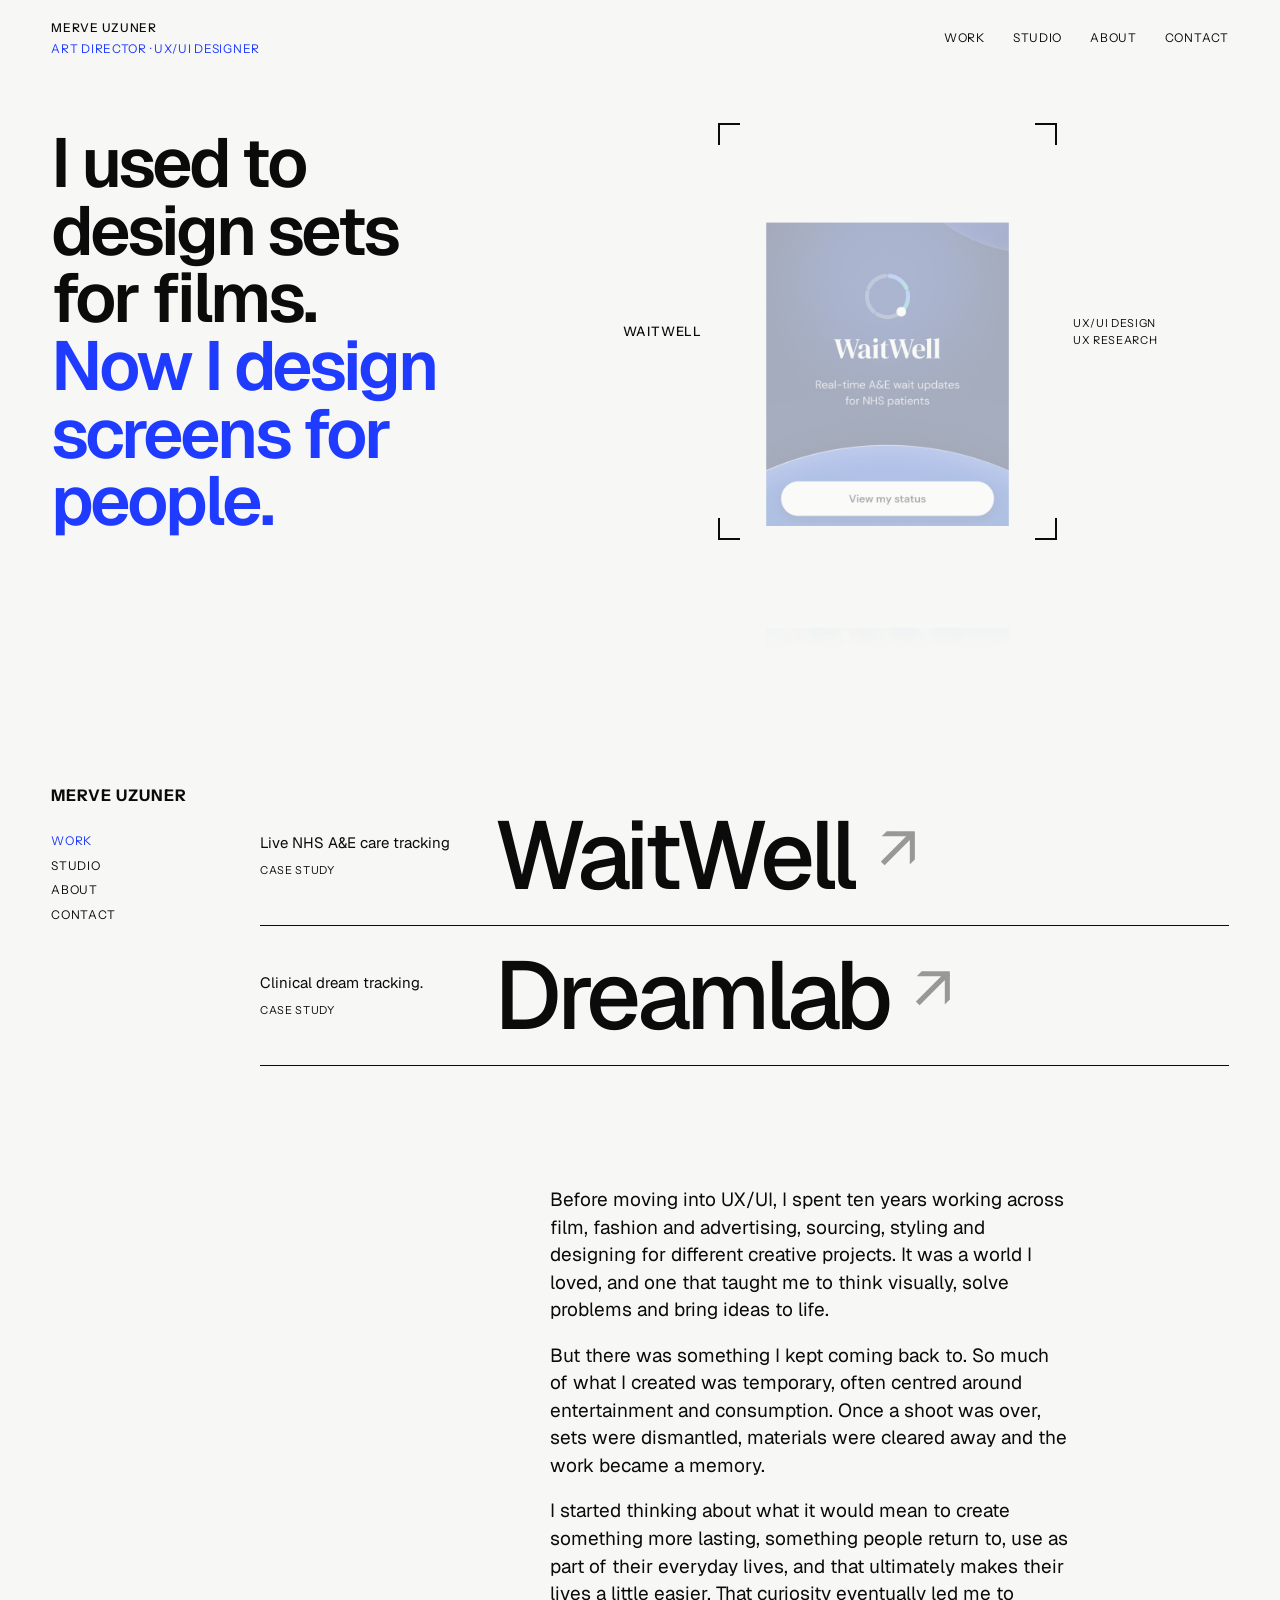
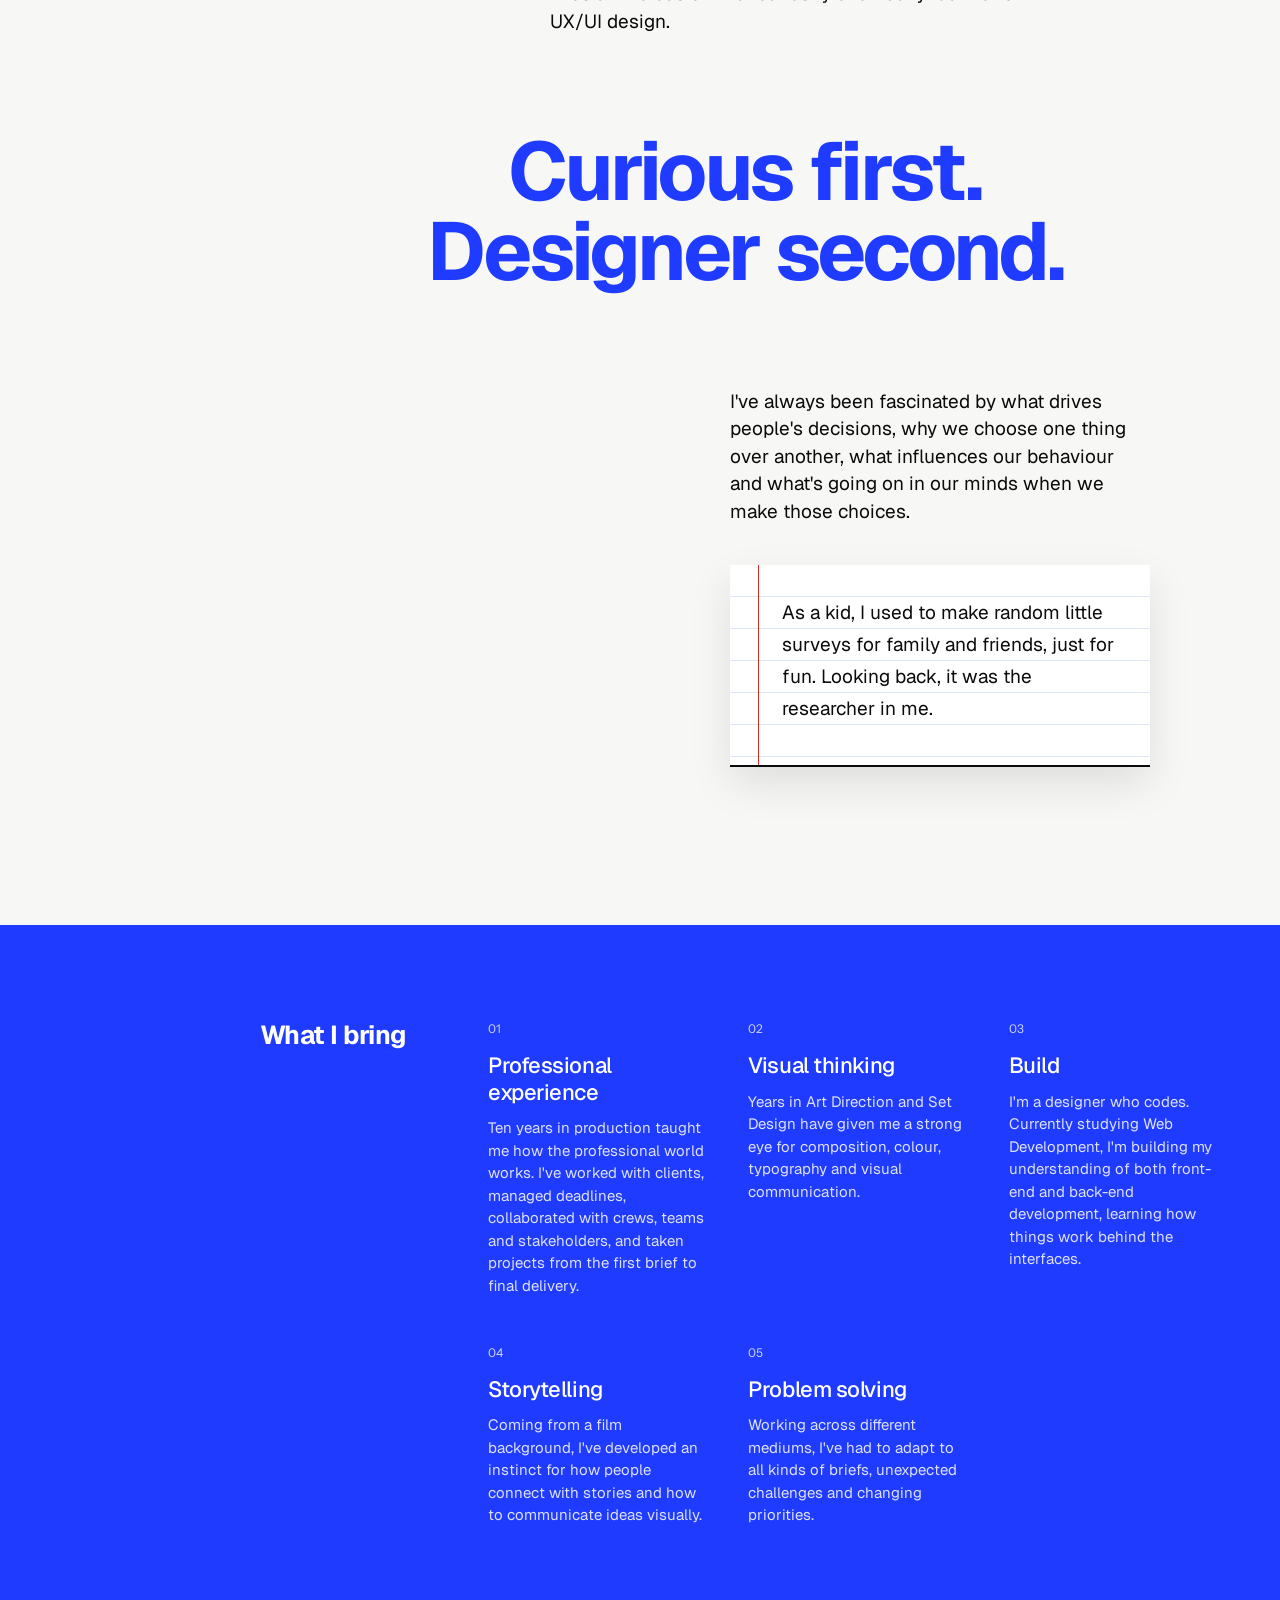
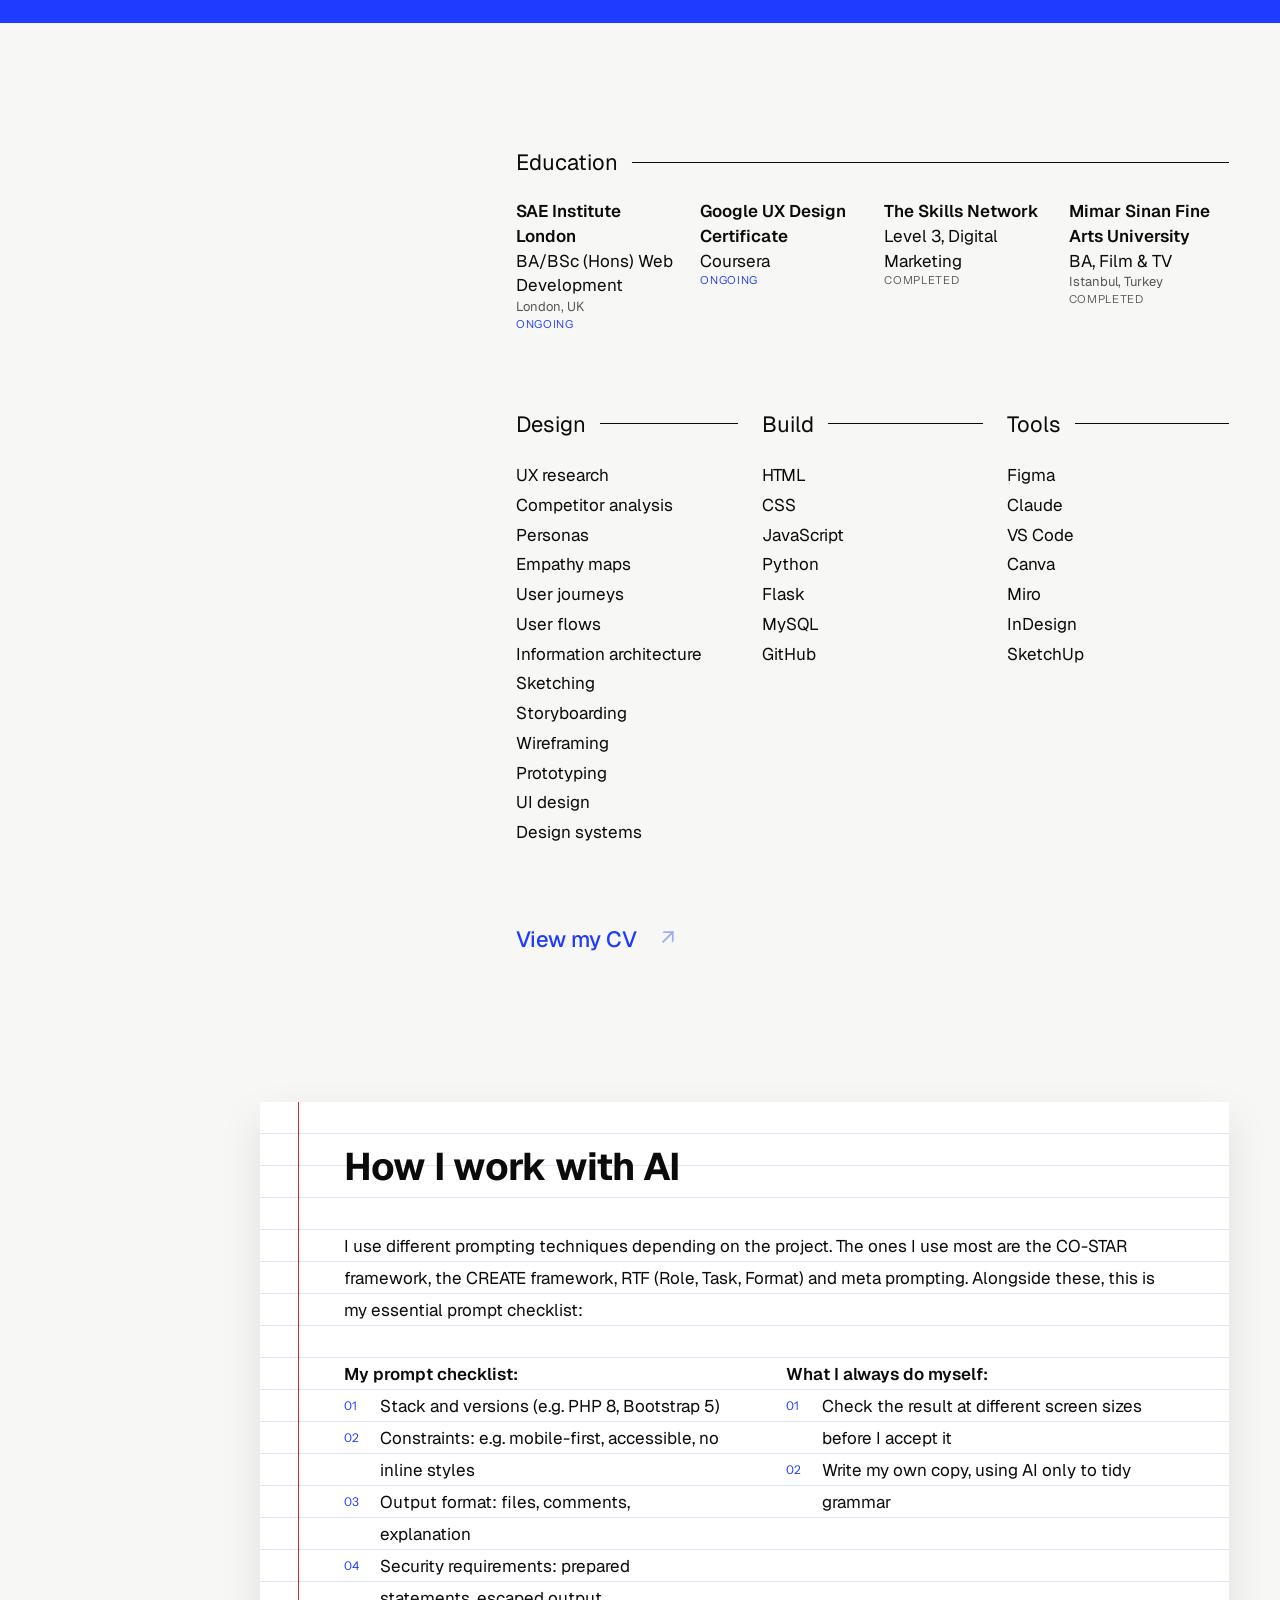
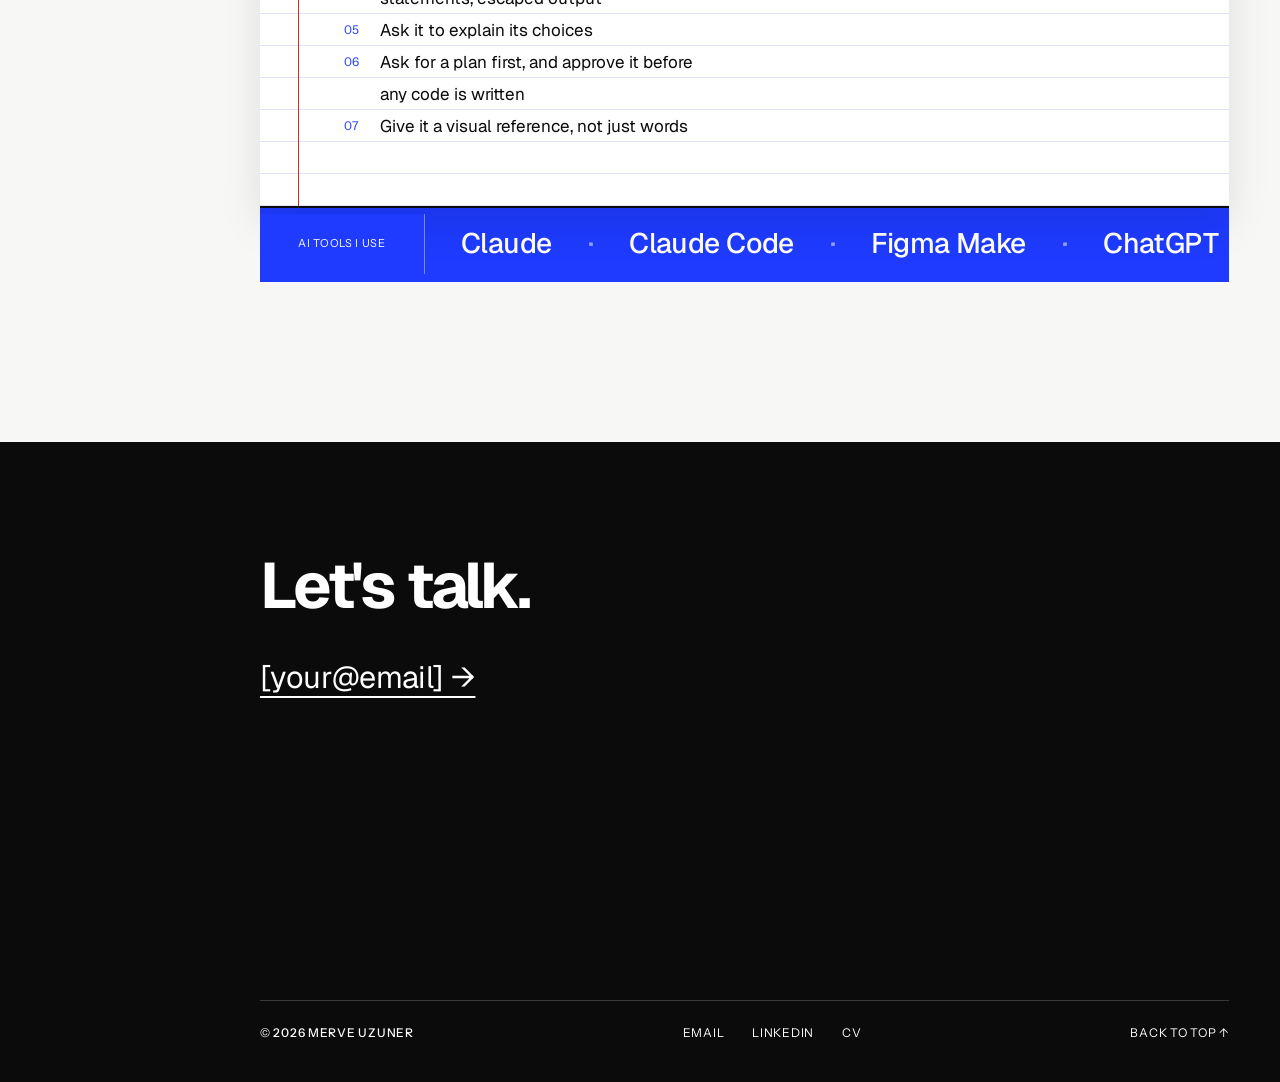
==== index.html @ 95e4fecd "Footer: link LinkedIn on every page Co-Authored-By: Claude Opus 5.5 <noreply@anthropic.com>" ====
<!doctype html>
<html lang="en">
<head>
  <meta charset="utf-8">
  <meta name="viewport" content="width=device-width, initial-scale=1">
  <title>Merve Uzuner, Art Director and UX/UI Designer</title>
  <meta name="description" content="Portfolio of Merve Uzuner, a UX/UI designer who codes, with ten years of art direction and set design for film, fashion and advertising.">

  <!-- Open Graph (link previews) -->
  <meta property="og:type" content="website">
  <meta property="og:title" content="Merve Uzuner, Art Director and UX/UI Designer">
  <meta property="og:description" content="Portfolio of Merve Uzuner, a UX/UI designer who codes, with ten years of art direction and set design for film, fashion and advertising.">

  <!-- Fonts: Geist (text) and Instrument Sans (labels) -->
  <link rel="preconnect" href="https://fonts.googleapis.com">
  <link rel="preconnect" href="https://fonts.gstatic.com" crossorigin>
  <link rel="stylesheet" href="https://fonts.googleapis.com/css2?family=Geist:wght@400;500;600;700&family=Instrument+Sans:wght@400;500;600;700&display=swap">

  <link rel="stylesheet" href="assets/css/base.css">
  <link rel="stylesheet" href="assets/css/layout.css">
  <link rel="stylesheet" href="assets/css/work.css">
  <link rel="stylesheet" href="assets/css/cv.css">
  <!-- Marks that JS runs, before the first paint (the Work lines start hidden only then) -->
  <script>document.documentElement.classList.add('js');</script>
  <script src="assets/js/main.js" defer></script>
</head>
<body>

  <!-- 1. Header (--clear: no background on desktop, so the
       cover column shows behind it) -->
  <header class="site-header site-header--clear mono-label">
    <p class="brand">
      <a class="brand-name" href="index.html" aria-label="Merve Uzuner — home">Merve Uzuner</a>
      <span class="brand-role">Art Director · UX/UI Designer</span>
    </p>
    <nav class="header-nav" aria-label="Main">
      <a href="index.html#work">Work</a>
      <a href="studio.html">Studio</a>
      <a href="index.html#my-story">About</a>
      <a href="#contact">Contact</a>
    </nav>
  </header>

  <main>

    <!-- 2. Landing: headline + cover column -->
    <section class="hero" data-nav="work" aria-labelledby="hero-title">
      <div class="hero-text">
        <h1 id="hero-title" class="hero-title fade-up">I used to design sets for films.<br><span class="accent">Now I design screens for people.</span></h1>
      </div>

      <div class="hero-covers">
        <h2 class="visually-hidden">Selected work</h2>
        <div class="covers">
          <!-- Active project name and role: updated by main.js -->
          <p class="cover-label cover-name" aria-live="polite">WaitWell</p>

          <div class="cover-stage">
            <!-- Decorative crop marks around the centre tile -->
            <div class="crop-frame" aria-hidden="true">
              <span class="corner corner--tl"></span>
              <span class="corner corner--tr"></span>
              <span class="corner corner--bl"></span>
              <span class="corner corner--br"></span>
            </div>

            <div class="cover-column" tabindex="0" role="region" aria-label="Project covers, scroll to browse">
              <div class="cover-track">
                <!-- The 6 cover tiles are built by main.js from the PROJECTS array -->
              </div>
            </div>
          </div>

          <p class="cover-label cover-role">UX/UI Design
UX Research</p>
        </div>
      </div>
    </section>

    <!-- 3. Side menu (desktop only). Starts at the top of the
         Work section, then main.js pins it to the screen.
         The About sub-list is hidden in the HTML; main.js shows it
         while About is the current item (data-subnav-for="about"), and
         marks the sub-item whose section is in view (data-spy; the first
         one is marked here so it's current as soon as the list appears). -->
    <div class="side-menu-anchor">
      <aside class="side-menu" aria-label="Side menu">
        <p class="side-name"><a href="index.html" aria-label="Merve Uzuner — home">Merve Uzuner</a></p>
        <nav class="side-nav mono-label" aria-label="Sections">
          <a href="#work" data-nav-link="work">Work</a>
          <a href="studio.html">Studio</a>
          <a href="#my-story" data-nav-link="about">About</a>
          <a href="#contact">Contact</a>
        </nav>
        <nav class="side-subnav" aria-label="About" data-spy data-spy-line="25" data-subnav-for="about" hidden>
          <a href="#my-story" aria-current="location">— My story</a>
          <a href="#what-i-bring">— What I bring</a>
          <a href="#education">— Education</a>
          <a href="#skills">— Skills</a>
          <a href="#cv">— CV</a>
          <a href="#ai">— How I work with AI</a>
        </nav>
      </aside>
    </div>

    <!-- 4. Work: case studies -->
    <section class="work-page" id="work" data-nav="work" aria-labelledby="work-title">
      <h2 id="work-title" class="visually-hidden">Work</h2>

      <!-- Case studies -->
      <section class="work-section work-section--cases" id="case-studies" aria-labelledby="cases-title">
        <h3 id="cases-title" class="visually-hidden">Case studies</h3>

        <a class="row row--case" href="work/waitwell.html" aria-labelledby="case-1-title case-1-text case-1-role">
          <span class="row-info">
            <span id="case-1-text">Live NHS A&amp;E care tracking</span>
            <span class="row-role" id="case-1-role">Case study</span>
          </span>
          <span class="row-title" id="case-1-title">WaitWell</span>
          <!-- Arrow + hover image. The image sits right after the arrow;
               only the arrow moves on hover, the wrapper stays put. -->
          <span class="row-arrow-wrap" aria-hidden="true">
            <span class="row-arrow">↗</span>
            <span class="row-peek"><img src="assets/img/covers/waitwell-cover.jpg" alt=""></span>
          </span>
        </a>
        <div class="line" aria-hidden="true"></div>

        <a class="row row--case" href="work/dreamlab.html" aria-labelledby="case-2-title case-2-text case-2-role">
          <span class="row-info">
            <span id="case-2-text">Clinical dream tracking.</span>
            <span class="row-role" id="case-2-role">Case study</span>
          </span>
          <span class="row-title" id="case-2-title">Dreamlab</span>
          <!-- Arrow + hover image. The image sits right after the arrow;
               only the arrow moves on hover, the wrapper stays put. -->
          <span class="row-arrow-wrap" aria-hidden="true">
            <span class="row-arrow">↗</span>
            <span class="row-peek"><img src="assets/video/dreamlab/dreamlab-cover-poster.jpg" alt="Dreamlab landing page with patient and specialist login"></span>
          </span>
        </a>
        <div class="line" aria-hidden="true"></div>
      </section>

    </section>

    <!-- 5. My story -->
    <section class="about" id="my-story" data-nav="about" aria-labelledby="story-title">
      <h2 id="story-title" class="visually-hidden">My story</h2>

      <!-- Intro: three paragraphs in one column -->
      <div class="about-intro">
        <p class="about-near">Before moving into UX/UI, I spent ten years working across film, fashion and advertising, sourcing, styling and designing for different creative projects. It was a world I loved, and one that taught me to think visually, solve problems and bring ideas to life.</p>
        <p class="about-near">But there was something I kept coming back to. So much of what I created was temporary, often centred around entertainment and consumption. Once a shoot was over, sets were dismantled, materials were cleared away and the work became a memory.</p>
        <p class="about-near">I started thinking about what it would mean to create something more lasting, something people return to, use as part of their everyday lives, and that ultimately makes their lives a little easier. That curiosity eventually led me to UX/UI design.</p>
      </div>

      <p class="statement">Curious first.<br>Designer second.</p>

      <!-- Paragraph + notebook card, same left edge as paragraph 3 -->
      <div class="about-more">
        <p class="about-far">I've always been fascinated by what drives people's decisions, why we choose one thing over another, what influences our behaviour and what's going on in our minds when we make those choices.</p>
        <div class="notebook note-card about-far">
          <p>As a kid, I used to make random little surveys for family and friends, just for fun. Looking back, it was the researcher in me.</p>
        </div>
      </div>
    </section>

    <!-- 5b. What I bring: blue band, edge to edge (data-dark turns
         the side menu white while it's over the band) -->
    <section class="bring-band" id="what-i-bring" data-nav="about" data-dark aria-labelledby="bring-title">
      <h2 id="bring-title" class="bring-title">What I bring</h2>
      <ol class="bring-grid">
        <li>
          <span class="bring-num" aria-hidden="true">01</span>
          <h3 class="bring-item-title">Professional experience</h3>
          <p class="bring-text">Ten years in production taught me how the professional world works. I've worked with clients, managed deadlines, collaborated with crews, teams and stakeholders, and taken projects from the first brief to final delivery.</p>
        </li>
        <li>
          <span class="bring-num" aria-hidden="true">02</span>
          <h3 class="bring-item-title">Visual thinking</h3>
          <p class="bring-text">Years in Art Direction and Set Design have given me a strong eye for composition, colour, typography and visual communication.</p>
        </li>
        <li>
          <span class="bring-num" aria-hidden="true">03</span>
          <h3 class="bring-item-title">Build</h3>
          <p class="bring-text">I'm a designer who codes. Currently studying Web Development, I'm building my understanding of both front-end and back-end development, learning how things work behind the interfaces.</p>
        </li>
        <li>
          <span class="bring-num" aria-hidden="true">04</span>
          <h3 class="bring-item-title">Storytelling</h3>
          <p class="bring-text">Coming from a film background, I've developed an instinct for how people connect with stories and how to communicate ideas visually.</p>
        </li>
        <li>
          <span class="bring-num" aria-hidden="true">05</span>
          <h3 class="bring-item-title">Problem solving</h3>
          <p class="bring-text">Working across different mediums, I've had to adapt to all kinds of briefs, unexpected challenges and changing priorities.</p>
        </li>
      </ol>
    </section>

    <!-- 6. Education row (id="education"), then the
         Design | Build | Tools row (id="skills") 72px below it -->
    <section class="skills-section" id="education" data-nav="about" aria-labelledby="education-title">
      <h2 id="education-title" class="visually-hidden">Education and skills</h2>
      <div class="skills-inner">

        <div>
          <h3 class="skill-heading">Education <span class="skill-rule" aria-hidden="true"></span></h3>
          <ul class="education">
            <li>
              <strong>SAE Institute London</strong>
              <span>BA/BSc (Hons) Web Development</span>
              <span class="edu-place">London, UK</span>
              <span class="status status--ongoing">Ongoing</span>
            </li>
            <li>
              <strong>Google UX Design Certificate</strong>
              <span>Coursera</span>
              <span class="status status--ongoing">Ongoing</span>
            </li>
            <li>
              <strong>The Skills Network</strong>
              <span>Level 3, Digital Marketing</span>
              <span class="status status--completed">Completed</span>
            </li>
            <li>
              <strong>Mimar Sinan Fine Arts University</strong>
              <span>BA, Film &amp; TV</span>
              <span class="edu-place">Istanbul, Turkey</span>
              <span class="status status--completed">Completed</span>
            </li>
          </ul>
        </div>

        <div class="skills" id="skills">
          <div>
            <h3 class="skill-heading">Design <span class="skill-rule" aria-hidden="true"></span></h3>
            <ul>
              <li>UX research</li>
              <li>Competitor analysis</li>
              <li>Personas</li>
              <li>Empathy maps</li>
              <li>User journeys</li>
              <li>User flows</li>
              <li>Information architecture</li>
              <li>Sketching</li>
              <li>Storyboarding</li>
              <li>Wireframing</li>
              <li>Prototyping</li>
              <li>UI design</li>
              <li>Design systems</li>
            </ul>
          </div>

          <div>
            <h3 class="skill-heading">Build <span class="skill-rule" aria-hidden="true"></span></h3>
            <ul>
              <li>HTML</li>
              <li>CSS</li>
              <li>JavaScript</li>
              <li>Python</li>
              <li>Flask</li>
              <li>MySQL</li>
              <li>GitHub</li>
            </ul>
          </div>

          <div>
            <h3 class="skill-heading">Tools <span class="skill-rule" aria-hidden="true"></span></h3>
            <ul>
              <li>Figma</li>
              <li>Claude</li>
              <li>VS Code</li>
              <li>Canva</li>
              <li>Miro</li>
              <li>InDesign</li>
              <li>SketchUp</li>
            </ul>
          </div>
        </div>

        <!-- View my CV: styled like the Work rows (arrow, hover slide,
             peek), at the skill-heading size. Opens the CV sheet
             (main.js, section 7). The peek is filled from CV_PAGES. -->
        <button class="row row--cv" id="cv" type="button" aria-haspopup="dialog">
          <span class="row-title">View my CV</span>
          <span class="row-arrow-wrap" aria-hidden="true">
            <span class="row-arrow">↗</span>
            <span class="row-peek cv-peek"></span>
          </span>
        </button>

      </div>
    </section>

    <!-- 7. How I work with AI: notebook page + ticker -->
    <section class="ai" id="ai" data-nav="about" aria-labelledby="ai-title">
      <div class="ai-inner">

        <div class="notebook ai-page">
          <h2 id="ai-title" class="ai-title">How I work with AI</h2>
          <p class="ai-lead">I use different prompting techniques depending on the project. The ones I use most are the CO-STAR framework, the CREATE framework, RTF (Role, Task, Format) and meta prompting. Alongside these, this is my essential prompt checklist:</p>

          <div class="ai-columns">
            <div>
              <h3 class="ai-list-title">My prompt checklist:</h3>
              <ol class="ai-list">
                <li><span class="ai-num" aria-hidden="true">01</span><span>Stack and versions (e.g. PHP 8, Bootstrap 5)</span></li>
                <li><span class="ai-num" aria-hidden="true">02</span><span>Constraints: e.g. mobile-first, accessible, no inline styles</span></li>
                <li><span class="ai-num" aria-hidden="true">03</span><span>Output format: files, comments, explanation</span></li>
                <li><span class="ai-num" aria-hidden="true">04</span><span>Security requirements: prepared statements, escaped output</span></li>
                <li><span class="ai-num" aria-hidden="true">05</span><span>Ask it to explain its choices</span></li>
                <li><span class="ai-num" aria-hidden="true">06</span><span>Ask for a plan first, and approve it before any code is written</span></li>
                <li><span class="ai-num" aria-hidden="true">07</span><span>Give it a visual reference, not just words</span></li>
              </ol>
            </div>
            <div>
              <h3 class="ai-list-title">What I always do myself:</h3>
              <ol class="ai-list">
                <li><span class="ai-num" aria-hidden="true">01</span><span>Check the result at different screen sizes before I accept it</span></li>
                <li><span class="ai-num" aria-hidden="true">02</span><span>Write my own copy, using AI only to tidy grammar</span></li>
              </ol>
            </div>
          </div>
        </div>

        <!-- Ticker: the first list is the real one; the second is a
             copy for the seamless loop, hidden from screen readers. -->
        <div class="ticker">
          <p class="ticker-label" id="ticker-label">AI tools I use</p>
          <div class="ticker-window">
            <div class="ticker-track">
              <ul class="ticker-list" aria-label="AI tools I use">
                <li>Claude</li>
                <li>Claude Code</li>
                <li>Figma Make</li>
                <li>ChatGPT</li>
                <li>Gemini</li>
                <li>Lovable</li>
                <li>Cursor</li>
              </ul>
              <ul class="ticker-list" aria-hidden="true">
                <li>Claude</li>
                <li>Claude Code</li>
                <li>Figma Make</li>
                <li>ChatGPT</li>
                <li>Gemini</li>
                <li>Lovable</li>
                <li>Cursor</li>
              </ul>
            </div>
          </div>
        </div>

      </div>
    </section>

  </main>

  <!-- 8. Footer -->
  <footer class="site-footer" id="contact">
    <div class="footer-top">
      <h2 class="footer-title">Let's talk.</h2>
      <!-- TODO: real email address (text and href) -->
      <a class="footer-email" href="mailto:">[your@email] <span aria-hidden="true">→</span></a>
    </div>

    <div class="footer-bottom mono-label">
      <p class="footer-copy">© 2026 Merve Uzuner</p>
      <nav class="footer-nav" aria-label="Contact links">
        <a href="mailto:">Email</a><!-- TODO: real email address -->
        <a href="https://www.linkedin.com/in/merve-uzuner/" target="_blank" rel="noopener">LinkedIn</a>
        <a href="#cv" data-cv-open>CV</a>
      </nav>
      <a href="#top">Back to top <span aria-hidden="true">↑</span></a>
    </div>
  </footer>

  <!-- CV sheet: filled from CV_PAGES in main.js (section 7). Like the
       Studio sheets, it draws no backdrop: the page stays as it is
       behind it. The Download link stays hidden until
       assets/cv/merve-uzuner-cv.pdf exists (see README). -->
  <dialog class="cv-view" aria-label="CV">
    <div class="cv-scroll">
      <div class="cv-sheet">
        <div class="cv-paper" aria-hidden="true"></div>
        <div class="cv-bar">
          <a class="cv-download" href="assets/cv/merve-uzuner-cv.pdf" download>Download PDF</a>
          <button class="cv-close" type="button" aria-label="Close">×</button>
        </div>
        <div class="cv-pages"></div>
      </div>
    </div>
  </dialog>

</body>
</html>
---- assets/css/base.css ----
/* =========================================================
   base.css
   Reset, design tokens (CSS variables) and typography.
   Section layouts live in layout.css.
   ========================================================= */

/* ---------- Design tokens ---------- */
:root {
  --bg: #F7F7F5;        /* page background, plain, no pattern */
  --ink: #0B0B0B;       /* text, footer background */
  --blue: #1E3BFF;      /* accent, band background */
  --red: #D42A1F;       /* hover, focus and the notebook margin line */
  --grey: #555555;      /* secondary labels */
  --white: #FFFFFF;
  --font-sans: 'Geist', system-ui, sans-serif;
  --font-label: 'Instrument Sans', system-ui, sans-serif;
  --gutter: clamp(16px, 4vw, 56px);
  --side-menu-w: 260px; /* width of the desktop side menu column */
}

/* ---------- Reset ---------- */
*,
*::before,
*::after {
  box-sizing: border-box;
}

* {
  margin: 0;
}

html {
  -webkit-text-size-adjust: 100%;
  /* Mobile: the sticky header covers the top of the screen,
     so in-page links stop a little lower. */
  scroll-padding-top: 110px;
}

body {
  min-height: 100vh;
  background: var(--bg);
  color: var(--ink);
  font-family: var(--font-sans);
  line-height: 1.4;
  -webkit-font-smoothing: antialiased;
}

img,
svg {
  display: block;
  max-width: 100%;
}

ul,
ol {
  list-style: none;
  padding: 0;
}

/* Headings get their size and weight from their class, not the browser */
h1,
h2,
h3 {
  font-size: inherit;
  font-weight: inherit;
}

/* ---------- Links ---------- */
a {
  color: inherit;
  text-decoration: none;
}

/* On the light background, links turn red on hover.
   (Dark areas override this with an underline, see layout.css.) */
a:hover {
  color: var(--red);
}

/* ---------- Focus ---------- */
:focus-visible {
  outline: 3px solid var(--red);
  outline-offset: 3px;
}

/* ---------- Shared text styles ---------- */

/* "Mono label": small uppercase label text (Instrument Sans) used across the page.
   The class keeps its old name; the font is no longer monospace. */
.mono-label {
  font-family: var(--font-label);
  font-size: 12px;
  text-transform: uppercase;
  letter-spacing: .06em;
}

/* Hidden on screen but still read by screen readers */
.visually-hidden {
  position: absolute;
  width: 1px;
  height: 1px;
  padding: 0;
  margin: -1px;
  overflow: hidden;
  clip: rect(0 0 0 0);
  white-space: nowrap;
  border: 0;
}

/* ---------- Motion ---------- */

/* Smooth jumps for in-page links, only if the user is fine with motion */
@media (prefers-reduced-motion: no-preference) {
  html {
    scroll-behavior: smooth;
  }
}

/* Reduced motion: no fade-ups, no transitions */
@media (prefers-reduced-motion: reduce) {
  *,
  *::before,
  *::after {
    animation: none !important;
    transition: none !important;
    scroll-behavior: auto !important;
  }
}

/* Desktop: the header is not sticky, so no offset is needed */
@media (min-width: 900px) {
  html {
    scroll-padding-top: 0;
  }
}
---- assets/css/layout.css ----
/* =========================================================
   layout.css
   Page sections, top to bottom. Written mobile first:
   each section's base rules are for small screens, and the
   @media (min-width: 900px) block adds the desktop layout.
   ========================================================= */


/* ---------- 1. Header ---------- */
.site-header {
  /* Mobile: sticky with a solid background */
  position: sticky;
  top: 0;
  z-index: 30;
  display: flex;
  flex-wrap: wrap;
  justify-content: space-between;
  align-items: center;
  gap: 16px;
  padding: 20px var(--gutter);
  background: var(--bg);
}

.brand {
  display: flex;
  flex-direction: column;
  gap: 4px;
}

.brand-name {
  font-weight: 500;
}

.brand-role {
  color: var(--blue);
}

.header-nav {
  display: flex;
  flex-wrap: wrap;
  gap: 28px;
  transition: opacity .3s, visibility .3s;
}

/* The page you're on (e.g. Work on a case study page) */
.header-nav a[aria-current] {
  color: var(--blue);
}

.header-nav a[aria-current]:hover {
  color: var(--red);
}

@media (min-width: 900px) {
  /* Desktop: the header scrolls away with the page.
     position: relative (not static) so its z-index works and it stays
     above anything that reaches up into it, e.g. the Work page peek images. */
  .site-header {
    position: relative;
  }

  /* Homepage, two-column hero: no background, so the cover column
     (pulled up behind the header) shows through. The header's z-index
     keeps its links on top and clickable. */
  @media (min-width: 1100px) {
    .site-header--clear {
      background: none;
    }
  }

  /* When the side menu is pinned, hide the header nav,
     so there's only ever one menu on screen. */
  .side-menu-pinned .header-nav {
    opacity: 0;
    visibility: hidden;
  }
}


/* ---------- 2. Hero ---------- */
.hero {
  display: flex;
  flex-wrap: wrap;            /* columns stack when there isn't room */
  gap: 40px;
  padding: clamp(24px, 4vw, 56px) var(--gutter) 40px;
}

.hero-text {
  flex: 1 1 360px;
  min-width: 0;
}

.hero-title {
  font-size: clamp(44px, 5.4vw, 84px);
  line-height: .98;
  letter-spacing: -.045em;
  font-weight: 600;
}

.hero-title .accent {
  color: var(--blue);
}

/* Fade-up on page load */
.fade-up {
  animation: fade-up .9s cubic-bezier(.2, .8, .2, 1) .2s both;
}

@keyframes fade-up {
  from { opacity: 0; transform: translateY(24px); }
  to   { opacity: 1; transform: translateY(0); }
}

.hero-covers {
  flex: 1 1 460px;
  min-width: 0;
  display: flex;
  flex-direction: column;
  align-items: center;
}


/* ---------- 2b. Cover column ---------- */

/* Wrapper for the name label, the stage and the role label.
   Mobile: stacked (name above, role below).
   All cover sizes live here as variables; desktop overrides them below.
   main.js reads the step (tile height + gap) from the rendered CSS. */
.covers {
  --cover-gap: 20px;                               /* space between tiles */
  --cover-w: 300px;
  --cover-h: calc(var(--cover-w) * 1.25);          /* 4:5 ratio → 375px */
  --cover-col-h: 620px;                            /* height of the scrolling column */
  /* Top/bottom padding: lets the first and last tile reach the centre.
     Mobile keeps the original 122px: (620 - 375) / 2 - 0.5 */
  --cover-pad: calc((var(--cover-col-h) - var(--cover-h)) / 2 - 0.5px);
  --frame-w: calc(var(--cover-w) + 28px);          /* crop frame = tile + 14px each side */
  --frame-h: calc(var(--cover-h) + 28px);

  display: flex;
  flex-direction: column;
  align-items: center;
  gap: 16px;
  width: 100%;
  max-width: 520px;
}

/* The box that holds the column and the crop marks */
.cover-stage {
  position: relative;
  width: 100%;
  height: var(--cover-col-h);
}

/* The scrollable column itself */
.cover-column {
  position: relative;             /* tiles measure their offsetTop from here (main.js) */
  height: 100%;
  overflow-y: auto;
  scroll-snap-type: y mandatory;
  overscroll-behavior: contain;   /* don't scroll the page when the column hits its end */
  scroll-behavior: auto;          /* JS decides when to scroll smoothly */
  scrollbar-width: none;          /* hide scrollbar: Firefox */
  /* Fade the top and bottom out */
  -webkit-mask-image: linear-gradient(transparent, #000 16%, #000 84%, transparent);
  mask-image: linear-gradient(transparent, #000 16%, #000 84%, transparent);
}

.cover-column::-webkit-scrollbar {
  display: none;                  /* hide scrollbar: Chrome, Safari */
}

/* The mask also fades out the focus outline, so draw the
   outline on the stage instead (only where :has() works). */
@supports selector(:has(*)) {
  .cover-column:focus-visible {
    outline: none;
  }

  .cover-stage:has(.cover-column:focus-visible) {
    outline: 3px solid var(--red);
    outline-offset: 4px;
  }
}

.cover-track {
  display: flex;
  flex-direction: column;
  align-items: center;
  gap: var(--cover-gap);
  padding: var(--cover-pad) 0;
}

/* One cover tile (built by main.js). Every tile always has the same
   layout size and is never transformed itself, so its snap point
   (its centre) never moves. The active / inactive look is only an
   opacity and a scale on the image or video inside it. */
.cover-tile {
  display: block;
  flex: 0 0 var(--cover-h);
  width: var(--cover-w);
  height: var(--cover-h);
  scroll-snap-align: center;
}

/* The cover itself. Inactive by default. */
.cover-tile img,
.cover-tile video {
  display: block;
  width: 100%;
  height: 100%;
  object-fit: cover;
  opacity: .35;
  transform: scale(.9);
  transition: opacity .6s, transform .6s, transform-origin .6s;
}

.cover-tile.is-active img,
.cover-tile.is-active video {
  opacity: 1;
  transform: scale(1);
}

/* Added by main.js for one frame during the invisible loop jump */
.cover-column.no-transition .cover-tile img,
.cover-column.no-transition .cover-tile video {
  transition: none;
}

/* Crop marks: fixed over the centre tile, does not scroll */
.crop-frame {
  position: absolute;
  top: calc(50% - var(--frame-h) / 2);
  left: 50%;
  width: var(--frame-w);
  height: var(--frame-h);
  margin-left: calc(var(--frame-w) / -2);
  pointer-events: none;
  z-index: 2;
}

.corner {
  position: absolute;
  width: 22px;
  height: 22px;
  border: 0 solid var(--ink);
}

.corner--tl { top: 0;    left: 0;  border-top-width: 2px;    border-left-width: 2px; }
.corner--tr { top: 0;    right: 0; border-top-width: 2px;    border-right-width: 2px; }
.corner--bl { bottom: 0; left: 0;  border-bottom-width: 2px; border-left-width: 2px; }
.corner--br { bottom: 0; right: 0; border-bottom-width: 2px; border-right-width: 2px; }

/* Project name and role labels (text is updated by main.js) */
.cover-label {
  font-family: var(--font-label);
  text-transform: uppercase;
  letter-spacing: .06em;
  color: var(--ink);
  text-align: center;
}

.cover-name {
  font-size: 13px;
  font-weight: 500;
  white-space: nowrap;
}

.cover-role {
  font-size: 11px;
  line-height: 1.5;
  white-space: pre;   /* keeps the line break between the two roles */
}

/* Very small screens (e.g. 320px): shrink the tile to the space
   between the gutters. Frame, padding and step follow automatically.
   From about 332px up this is 300px anyway, so nothing changes there. */
@media (max-width: 399.98px) {
  .covers {
    --cover-w: min(300px, 100vw - 2 * var(--gutter));
  }
}

@media (min-width: 900px) {
  .hero-text {
    flex: 1 1 360px;
  }

  .hero-covers {
    flex: 1.3 1 560px;
  }

  /* Desktop: the tile height follows the screen height (340–500px),
     and a slice ("peek") of the previous and next tile stays visible
     above and below the active one. */
  .covers {
    --cover-peek: 96px;                            /* visible height of prev/next tile slice */
    --cover-h: clamp(340px, calc(100vh - 140px - 2 * (var(--cover-peek) + var(--cover-gap))), 500px);
    --cover-w: calc(var(--cover-h) * 0.8);         /* keep 4:5 */
    --cover-pad: calc(var(--cover-peek) + var(--cover-gap));
    --cover-col-h: calc(var(--cover-h) + 2 * var(--cover-pad));

    position: relative;
    display: block;
    max-width: 700px;
    height: var(--cover-col-h);
  }

  /* Only fade the outer part of the peeks, so they stay visible */
  .cover-column {
    -webkit-mask-image: linear-gradient(transparent 0, #000 calc(var(--cover-peek) * .7), #000 calc(100% - var(--cover-peek) * .7), transparent 100%);
    mask-image: linear-gradient(transparent 0, #000 calc(var(--cover-peek) * .7), #000 calc(100% - var(--cover-peek) * .7), transparent 100%);
  }

  /* Inactive tiles shrink toward the active one, so the peek edge
     stays next to the frame instead of drifting away.
     (main.js marks tiles above the active one .is-before, below .is-after) */
  .cover-tile.is-before img,
  .cover-tile.is-before video { transform-origin: center bottom; }
  .cover-tile.is-after img,
  .cover-tile.is-after video  { transform-origin: center top; }

  /* Labels sit left and right of the crop frame, vertically centred */
  .cover-label {
    position: absolute;
    top: 50%;
    transform: translateY(-50%);
  }

  /* Half the frame + 16px space */
  .cover-name {
    right: calc(50% + var(--frame-w) / 2 + 16px);
    text-align: right;
  }

  .cover-role {
    left: calc(50% + var(--frame-w) / 2 + 16px);
    text-align: left;
  }
}

/* Below 1100px the hero is always one column: headline, then covers.
   (Without this the columns would sit side by side from about 1044px.) */
@media (max-width: 1099.98px) {
  .hero-text,
  .hero-covers {
    flex-basis: 100%;
  }
}

/* Two-column hero: the active tile is as tall as the headline.
   main.js measures the headline (cap top of the first line to the
   baseline of the last line) and sets three variables on .covers:
     --cover-h      tile height = headline height (width stays 4:5)
     --cover-gap    4% of the tile height, rounded
     --cover-pad    32% of the tile height, rounded
     --cover-shift  margin-top that puts the tile's centre on the
                    headline's centre (the column's top ends up
                    behind the header)
   Everything else (padding, column height, crop frame, labels, fade)
   is derived from --cover-h here. Without JS the values from the
   900px block above are used, with the old -120px pull-up. */
@media (min-width: 1100px) {
  .hero-covers {
    align-items: flex-start;
  }

  /* Keep the headline on the same 6 lines at every desktop width:
     "I used to / design sets / for films. / Now I design /
     screens for / people." The widest of these lines is about 5.6em,
     and "design sets for" needs more than 6.4em, so a 6em cap sits
     safely between the two. em follows the headline's own font size. */
  .hero-title {
    max-width: 6em;
  }

  .covers {
    --cover-gap: calc(var(--cover-h) * .04);
    /* Space above and below the active tile: gap + the visible slice
       of the previous / next tile */
    --cover-pad: calc(var(--cover-h) * .32);
    --cover-col-h: calc(var(--cover-h) + 2 * var(--cover-pad));
    margin-top: var(--cover-shift, -120px);
  }

  /* Previous and next tiles are clearly smaller than the active one
     (.is-active still sets scale(1), it is more specific) */
  .cover-tile img,
  .cover-tile video {
    transform: scale(.78);
  }

  /* Fade the outer part of the peeks */
  .cover-column {
    -webkit-mask-image: linear-gradient(transparent 0, #000 calc(var(--cover-pad) * .6), #000 calc(100% - var(--cover-pad) * .6), transparent 100%);
    mask-image: linear-gradient(transparent 0, #000 calc(var(--cover-pad) * .6), #000 calc(100% - var(--cover-pad) * .6), transparent 100%);
  }
}

/* Two invisible, zero-size marks that main.js puts at the start and
   end of the headline. An empty inline-block sits exactly on the text
   baseline, so their position gives the first and last baseline. */
.baseline-probe {
  display: inline-block;
  width: 0;
  height: 0;
}

/* When the cover column is under 560px wide there is no room for
   the labels beside the frame. There, put them above and below, as
   on mobile. (Safety net: the two-column hero never gets that narrow,
   because the tile follows the headline and is small at 1100px.) */
.hero-covers {
  container-type: inline-size;
}

@container (max-width: 559.98px) {
  .covers {
    display: flex;
    height: auto;
  }

  .cover-label {
    position: static;
    transform: none;
    text-align: center;
  }
}

/* ---------- 3. Side menu (desktop only) ---------- */
.side-menu {
  display: none;
}

.side-name {
  font-family: var(--font-label);
  font-size: 16px;
  font-weight: 700;
  text-transform: uppercase;
  letter-spacing: .06em;
  line-height: 1.2;
  white-space: nowrap;
}

.side-nav {
  display: flex;
  flex-direction: column;
  align-items: flex-start;
  gap: 8px;
}

/* Current section */
.side-nav a[aria-current="true"] {
  color: var(--blue);
}

.side-nav a:hover {
  color: var(--red);
}

/* Over the blue band (main.js adds .is-on-dark to each item
   separately): white text, current item underlined. Hover and
   keyboard focus turn the text red with no underline, like the
   rest of the page. */
.side-name,
.side-nav a {
  transition: color .3s;
}

.side-name.is-on-dark,
.side-nav a.is-on-dark {
  color: var(--white);
}

.side-nav a.is-on-dark[aria-current="true"] {
  color: var(--white);
  text-decoration: underline;
  text-underline-offset: 4px;
}

.side-nav a.is-on-dark:hover,
.side-nav a.is-on-dark:focus-visible,
.side-name.is-on-dark a:hover,
.side-name.is-on-dark a:focus-visible {
  color: var(--red);
  text-decoration: none;
}

.side-nav a.is-on-dark:focus-visible,
.side-name.is-on-dark a:focus-visible {
  outline-color: var(--white);
}

/* Second, smaller nav under the main one: the About sub-list on the
   homepage, "On this page" on case study pages */
.side-subnav {
  display: flex;
  flex-direction: column;
  align-items: flex-start;
  gap: 8px;
  margin-top: 24px;
  padding-top: 20px;
  border-top: 1px solid var(--ink);
  font-family: var(--font-label);
  font-size: 11px;
  text-transform: uppercase;
  letter-spacing: .06em;
  color: var(--grey);
  transition: border-color .3s;
}

.side-subnav a {
  transition: color .3s;
}

.side-subnav a:hover {
  color: var(--red);
}

/* The section you're in */
.side-subnav a[aria-current="location"] {
  color: var(--blue);
}

/* A sub-list item's own sub-items (case study: Research's sub-headings),
   indented 12px under it. Shown only while that item is current. */
.side-subgroup {
  display: flex;
  flex-direction: column;
  align-items: flex-start;
  gap: 8px;
  padding-left: 12px;
}

.side-subgroup[hidden] {
  display: none;
}

/* Hidden sub-list (homepage: shown only while About is current) */
.side-subnav[hidden] {
  display: none;
}

/* Over the blue band: same switch as the main links (white text,
   current item underlined, white line above the list) */
.side-subnav.is-on-dark {
  border-top-color: var(--white);
}

.side-subnav a.is-on-dark {
  color: var(--white);
}

.side-subnav a.is-on-dark[aria-current="location"] {
  text-decoration: underline;
  text-underline-offset: 4px;
}

.side-subnav a.is-on-dark:hover,
.side-subnav a.is-on-dark:focus-visible {
  color: var(--red);
  text-decoration: none;
}

.side-subnav a.is-on-dark:focus-visible {
  outline-color: var(--white);
}

@media (min-width: 900px) {
  /* The anchor sits where the menu should start: at the top of the
     Work section on the homepage, right after the header on a case study.
     The menu starts there and scrolls up with the page... */
  .side-menu-anchor {
    position: relative;
  }

  /* Anchor placed inside a case study's page column (WaitWell, after
     its full-width hero): pulled back to the left edge of the screen.
     It sits 2px higher than the section that follows it, so jumping to
     that section (its top lands exactly on the top of the screen)
     always counts as "the anchor has reached the top". */
  .side-menu-anchor--in-page {
    top: -2px;
    margin-left: calc(-1 * var(--side-menu-w));
  }

  .side-menu {
    position: absolute;
    top: 0;
    left: 0;
    z-index: 20;
    display: flex;
    flex-direction: column;
    gap: 28px;
    width: var(--side-menu-w);
    padding: 96px var(--gutter) 24px;
    color: var(--ink);
  }

  /* ...then main.js pins it here when it reaches the top. */
  .side-menu.is-pinned {
    position: fixed;
  }

  /* Showing and hiding (main.js adds .is-hidden near the footer, and on
     case study pages until the header has scrolled away).
     Hiding: fade out over .3s, THEN switch visibility off (the .3s delay),
     so it can't be focused or clicked once it's gone.
     Showing: visibility comes back at once, then it fades in.
     The menu column stays reserved either way, so nothing shifts.
     Reduced motion: base.css turns transitions off, so it's instant. */
  .side-menu {
    transition: opacity .3s, visibility 0s;
  }

  .side-menu.is-hidden {
    opacity: 0;
    visibility: hidden;
    pointer-events: none;
    transition: opacity .3s, visibility 0s linear .3s;
  }
}


/* ---------- 4. My story ---------- */
.about {
  /* How far the text blocks are pushed right (all 0 on mobile) */
  --about-spacer: 0px;   /* empty column before the text, wide screens only */
  --about-near: 0px;     /* the three intro paragraphs */
  --about-far: 0px;      /* the paragraph after the statement, the card */

  display: flex;
  flex-direction: column;
  gap: 96px;
  padding: 96px var(--gutter) 40px;
}

.about p {
  font-size: 19px;
  line-height: 1.45;
}

.about-intro p + p {
  margin-top: 18px;
}

/* Big blue statement. Mobile: aligned left and a little smaller */
.about .statement {
  font-size: clamp(40px, 10vw, 57px);
  line-height: .98;
  letter-spacing: -.045em;
  font-weight: 700;
  color: var(--blue);
}

/* Notebook paper: white with blue ruled lines every 32px and a red
   margin line. Text inside uses line-height 32px so it sits on the lines.
   Used by the About card and the "How I work with AI" page. */
.notebook {
  --note-margin: 28px;   /* where the red margin line sits */
  position: relative;
  background: var(--white) repeating-linear-gradient(#FFFFFF 0 31px, #DDE3F7 31px 32px);
  box-shadow: 0 2px 0 var(--ink), 0 18px 40px rgba(0, 0, 0, .10);
}

.notebook::before {
  content: "";
  position: absolute;
  top: 0;
  left: var(--note-margin);
  width: 1px;
  height: 100%;
  background: var(--red);
}

.note-card {
  margin-top: 40px;
  padding: 32px 32px 40px;
}

.about .note-card p {
  margin-left: 20px;
  line-height: 32px;
}

@media (min-width: 900px) {
  /* Left padding = the side menu column */
  .about {
    --about-near: clamp(0px, 8vw, 120px);
    --about-far: clamp(0px, 22vw, 340px);
    padding-left: var(--side-menu-w);
  }

  .about-near {
    max-width: 520px;
    margin-left: calc(var(--about-spacer) + var(--about-near));
  }

  /* The paragraph after the statement, and the card under it */
  .about-far {
    max-width: 420px;
    margin-left: calc(var(--about-spacer) + var(--about-far));
  }

  /* Centred in the main column (the area right of the side menu) */
  .about .statement {
    align-self: center;
    text-align: center;
    font-size: clamp(48px, 6.4vw, 100px);
  }
}

/* Wide screens: an extra empty column (140px + 48px gap) before the text */
@media (min-width: 1200px) {
  .about {
    --about-spacer: 188px;
  }
}


/* ---------- 5. What I bring: blue band ---------- */
/* A normal full-width section, so the blue runs edge to edge and
   behind the side menu; on desktop the left padding lines the content
   up with the main column. */
.bring-band {
  display: flex;
  flex-wrap: wrap;
  align-items: flex-start;
  gap: 48px;
  margin-top: 120px;
  padding: 96px var(--gutter);
  background: var(--blue);
  color: var(--white);
}

.bring-title {
  flex: 0 0 180px;
  font-size: 26px;
  line-height: 1.1;
  letter-spacing: -.02em;
  font-weight: 700;
}

.bring-grid {
  flex: 1 1 560px;
  min-width: 0;
  display: grid;
  grid-template-columns: 1fr;
  gap: 48px 40px;
}

.bring-num {
  display: block;
  margin-bottom: 14px;
  font-family: var(--font-label);
  font-size: 12px;
  opacity: .8;
}

.bring-item-title {
  margin-bottom: 12px;
  font-size: 22px;
  line-height: 1.2;
  letter-spacing: -.02em;
  font-weight: 500;
}

.bring-text {
  font-size: 15px;
  line-height: 1.5;
  opacity: .85;
}

@media (min-width: 600px) {
  .bring-grid {
    grid-template-columns: repeat(2, minmax(0, 1fr));
  }
}

@media (min-width: 900px) {
  .bring-band {
    padding-left: var(--side-menu-w);
  }
}

@media (min-width: 1100px) {
  .bring-grid {
    grid-template-columns: repeat(3, minmax(0, 1fr));
  }
}


/* ---------- 6. Education: Education row, then Design | Build | Tools ---------- */
.skills-section {
  padding: 120px var(--gutter) 80px;
}

.skills {
  display: grid;
  grid-template-columns: 1fr;
  gap: 40px 24px;
  margin-top: 72px;
  font-size: 17px;
  line-height: 1.75;
}

/* Heading with a line that fills the rest of the row */
.skill-heading {
  display: flex;
  align-items: center;
  gap: 14px;
  margin-bottom: 18px;
  font-size: 22px;
  line-height: 1.75;
}

.skill-rule {
  flex: 1;
  height: 1px;
  background: var(--ink);
}

.education {
  display: grid;
  grid-template-columns: 1fr;
  gap: 24px;
  font-size: 17px;
  line-height: 1.45;
}

.education strong,
.education span {
  display: block;
}

.education strong {
  font-weight: 600;
}

.edu-place {
  font-size: 13px;
  color: var(--grey);
}

.status {
  font-family: var(--font-label);
  font-size: 11px;
  text-transform: uppercase;
  letter-spacing: .06em;
}

.status--ongoing   { color: var(--blue); }
.status--completed { color: var(--grey); }

@media (min-width: 600px) {
  .education {
    grid-template-columns: repeat(2, minmax(0, 1fr));
  }

  .skills {
    grid-template-columns: repeat(auto-fit, minmax(220px, 1fr));
  }
}

@media (min-width: 900px) {
  .skills-section {
    padding-left: var(--side-menu-w);
  }

  .skills-inner {
    margin-left: clamp(0px, 20vw, 300px);
  }

  /* Jumping to #skills (the Design | Build | Tools row): leave the
     same 96px above it that the side menu has */
  .skills {
    scroll-margin-top: 96px;
  }
}

/* The four schools side by side */
@media (min-width: 1200px) {
  .education {
    grid-template-columns: repeat(4, minmax(0, 1fr));
  }
}


/* ---------- 6b. How I work with AI: notebook page + ticker ---------- */
.ai {
  padding: 40px var(--gutter) 160px;   /* 160px before the footer */
}

/* The notebook and the ticker share this width */
.ai-inner {
  --ai-pad: clamp(32px, 5vw, 72px);
  max-width: calc(1040px + 2 * var(--ai-pad));
}

.ai-page {
  --note-margin: clamp(20px, 3vw, 44px);
  padding: 32px var(--ai-pad) 64px;
  padding-left: calc(var(--ai-pad) + 20px);   /* text starts 20px after the padding */
  font-size: 17px;
  line-height: 32px;       /* one ruled line */
}

.ai-title {
  margin-bottom: 32px;
  font-size: clamp(28px, 3vw, 40px);
  line-height: 64px;       /* two ruled lines */
  letter-spacing: -.02em;
  font-weight: 700;
}

.ai-lead {
  margin-bottom: 32px;
}

.ai-columns {
  display: grid;
  grid-template-columns: repeat(auto-fit, minmax(min(320px, 100%), 1fr));
  gap: 32px 64px;
}

.ai-list-title {
  font-weight: 600;
}

.ai-list li {
  display: grid;
  grid-template-columns: 36px 1fr;
}

.ai-num {
  font-family: var(--font-label);
  font-size: 12px;
  color: var(--blue);
}

/* Ticker: label on the left, names scrolling on the right.
   The track holds two identical lists and slides left by exactly one
   list (-50%), so the loop is seamless. */
.ticker {
  display: flex;
  align-items: center;
  overflow: hidden;
  background: var(--blue);
  color: var(--white);
}

.ticker-label {
  flex: 0 0 auto;
  position: relative;
  z-index: 1;
  padding: 22px clamp(20px, 3vw, 44px);
  border-right: 1px solid rgba(255, 255, 255, .4);
  background: var(--blue);
  font-family: var(--font-label);
  font-size: 11px;
  text-transform: uppercase;
  letter-spacing: .06em;
}

.ticker-window {
  flex: 1;
  min-width: 0;
  overflow: hidden;
  padding: 18px 0;
}

.ticker-track {
  display: flex;
  width: max-content;
  animation: ticker 24s linear infinite;   /* reduced motion: switched off in base.css */
}

.ticker:hover .ticker-track {
  animation-play-state: paused;
}

@keyframes ticker {
  from { transform: translateX(0); }
  to   { transform: translateX(-50%); }
}

.ticker-list {
  display: flex;
  gap: 36px;
  padding-left: 36px;
  font-size: clamp(22px, 2.2vw, 30px);
  letter-spacing: -.02em;
  font-weight: 500;
  white-space: nowrap;
}

/* Name, then a faint dot */
.ticker-list li {
  display: flex;
  gap: 36px;
}

.ticker-list li::after {
  content: "·";
  opacity: .5;
}

@media (min-width: 900px) {
  .ai {
    padding-left: var(--side-menu-w);
  }
}


/* ---------- 7. Project row (Work page list, "Next project" on case pages) ---------- */
/* One big link per project: info block, title, arrow.
   Work-page extras (peek image) live in work.css. */
.row {
  position: relative;
  display: flex;
  flex-wrap: wrap;          /* on small screens the title drops below the info block */
  align-items: center;
  gap: 24px;
  padding: 24px 0;
  color: var(--ink);
  text-decoration: none;
  transition: color .35s;
}

/* Info block: number, sentence, role */
.row-info {
  flex: 0 0 210px;
  font-size: 15px;
  line-height: 1.35;
}

/* Below 900px the info block always takes its own line, so every
   title sits below it (short titles like "Apple" would otherwise
   squeeze in beside it). */
@media (max-width: 899.98px) {
  .row-info {
    flex-basis: 100%;
  }
}

.row-num {
  display: block;
  margin-bottom: 10px;
  font-family: var(--font-label);
  font-size: 12px;
}

.row-role {
  display: block;
  margin-top: 10px;
  font-family: var(--font-label);
  font-size: 11px;
  text-transform: uppercase;
  letter-spacing: .06em;
}

.row-title {
  font-weight: 500;
  transition: transform .5s cubic-bezier(.2, .8, .2, 1);
}

/* Arrow: always visible, faint until hover */
.row-arrow {
  display: inline-block;
  line-height: 1;
  opacity: .4;
  transition: transform .5s cubic-bezier(.2, .8, .2, 1), opacity .35s;
}

/* Case-study size */
.row--case .row-title {
  font-size: clamp(64px, 7.5vw, 156px);
  letter-spacing: -.05em;
  line-height: .95;
}

.row--case .row-arrow {
  font-size: 64px;
}

/* Hover and keyboard focus (same state) */
.row:hover,
.row:focus-visible {
  color: var(--red);
}

.row:hover .row-title,
.row:focus-visible .row-title {
  transform: translateX(28px);
}

.row:hover .row-arrow,
.row:focus-visible .row-arrow {
  opacity: 1;
  transform: translate(8px, -8px);
}

/* Reduced motion: no slide, the colour change stays */
@media (prefers-reduced-motion: reduce) {
  .row:hover .row-title,
  .row:focus-visible .row-title,
  .row:hover .row-arrow,
  .row:focus-visible .row-arrow {
    transform: none;
  }
}


/* ---------- 8. Footer ---------- */
.site-footer {
  min-height: 640px;
  display: flex;
  flex-direction: column;
  justify-content: space-between;
  gap: 96px;
  padding: clamp(72px, 9vw, 140px) var(--gutter) 40px;
  background: var(--ink);
  color: var(--white);
}

.footer-top {
  display: flex;
  flex-direction: column;
  gap: 40px;
}

.footer-title {
  font-size: clamp(40px, 5vw, 80px);
  line-height: .92;
  letter-spacing: -.05em;
  font-weight: 700;
}

.footer-email {
  align-self: flex-start;
  font-size: clamp(22px, 2.4vw, 34px);
  letter-spacing: -.02em;
  text-decoration: underline;
  text-decoration-thickness: 2px;
  text-underline-offset: 8px;
}

.footer-bottom {
  display: flex;
  flex-wrap: wrap;
  justify-content: space-between;
  align-items: center;
  gap: 20px 40px;
  padding-top: 24px;
  border-top: 1px solid #3A3A3A;
}

.footer-copy {
  font-weight: 500;
}

.footer-nav {
  display: flex;
  flex-wrap: wrap;
  gap: 28px;
}

/* On black, hover = underline instead of red */
.site-footer a:hover {
  color: var(--white);
  text-decoration: underline;
  text-underline-offset: 4px;
}

.site-footer .footer-email:hover {
  text-underline-offset: 8px;
}

@media (min-width: 900px) {
  /* Leave room for the pinned side menu */
  .site-footer {
    padding-left: var(--side-menu-w);
  }
}
---- assets/css/work.css ----
/* =========================================================
   work.css
   The Work section of the homepage (index.html#work): its
   column, the dividing lines and the hover "peek" image.
   Header, side menu, footer, tokens, fonts and the shared
   project row (.row) come from base.css and layout.css.
   ========================================================= */


/* ---------- Section column ---------- */
/* Mobile: normal gutters (there's no side menu below 900px) */
.work-page {
  padding: 0 var(--gutter) 24px;   /* + My story's 96px = 120px between sections */
}

@media (min-width: 900px) {
  /* Desktop: the side menu column sits on the left */
  .work-page {
    padding-left: var(--side-menu-w);
  }
}

/* Space between the landing and the first row.
   Mobile: 48px. Desktop: 96px, the same as the side menu's
   padding-top, so the first row lines up with the menu. */
.work-section--cases {
  padding-top: 48px;
}

@media (min-width: 900px) {
  .work-section--cases {
    padding-top: 96px;
  }
}

/* ---------- Project rows: Work-page extras ---------- */
/* The row itself (.row, .row--case) is shared and lives in layout.css. */

/* Holds the arrow and the peek image. The wrapper never moves:
   on hover only the arrow inside it nudges, so the peek stays put. */
.row-arrow-wrap {
  position: relative;
  display: inline-block;
}

/* Peek image: hidden below 1280px */
.row-peek {
  display: none;
}

.row-peek img {
  width: 100%;
  height: 100%;
  object-fit: cover;
}

@media (min-width: 1280px) {
  /* Decorative image right after this row's arrow (20px gap),
     vertically centred on the row (= on the title), with a red frame:
     a ring of page colour, then a thin red ring. */
  .row-peek {
    display: block;
    position: absolute;
    top: 50%;
    left: calc(100% + 20px);
    width: 176px;
    height: 220px;
    z-index: 2;               /* above the dividing lines (they're transformed, so they'd paint on top) */
    pointer-events: none;
    box-shadow: 0 0 0 6px var(--bg), 0 0 0 8px var(--red);
    opacity: 0;
    transform: translateY(-50%) scale(.92);
    transition: opacity .3s, transform .45s cubic-bezier(.2, .8, .2, 1);
  }

  /* main.js adds .peek-off to a row when its peek wouldn't fit
     inside the main column at this window width */
  .row.peek-off .row-peek {
    visibility: hidden;
  }
}

.row:hover .row-peek,
.row:focus-visible .row-peek {
  opacity: 1;
  transform: translateY(-50%) scale(1);
}


/* ---------- Dividing lines ---------- */
/* Each case-study line draws in from the left once per page view,
   when it is well on screen (main.js adds .is-drawn; --draw-delay keeps
   the second line 200ms behind the first). Until then it's collapsed,
   from the first paint: <html class="js"> is set in the <head>.
   Without JS, or with reduced motion, the lines are simply there. */
.line {
  height: 1px;
  background: var(--ink);
  transform-origin: left;
}

@media (prefers-reduced-motion: no-preference) {
  .js .work-section--cases .line {
    transform: scaleX(0);
  }

  .js .work-section--cases .line.is-drawn {
    animation: line-draw 1.3s cubic-bezier(.65, 0, .35, 1) var(--draw-delay, 0s) both;
  }
}

@keyframes line-draw {
  from { transform: scaleX(0); }
  to   { transform: scaleX(1); }
}


/* ---------- Reduced motion ---------- */
/* base.css turns off animations and transitions, layout.css removes
   the row slide. Here we also remove the peek's scale. */
@media (prefers-reduced-motion: reduce) {
  .row-peek,
  .row:hover .row-peek,
  .row:focus-visible .row-peek {
    transform: translateY(-50%);
  }
}
---- assets/css/cv.css ----
/* =========================================================
   cv.css (homepage)
   1. "View my CV" row   2. CV pages (images)
   3. CV sheet (dialog)
   The row's arrow, hover slide and peek come from .row (layout.css)
   and .row-peek (work.css); main.js (section 7) builds the pages
   and runs the sheet.
   ========================================================= */

/* ---------- 1. "View my CV" row ---------- */
/* A Work row at the skill-heading size (22px), in blue; hover and
   focus turn it red like the Work rows. It's a <button>, so the
   browser's button look is reset. */
.row--cv {
  width: 100%;
  margin-top: 48px;
  border: 0;
  background: none;
  font: inherit;
  font-size: 22px;
  line-height: 1.75;
  text-align: left;
  color: var(--blue);
  cursor: pointer;
}

/* The CV peek: A4 (156 x 220) instead of the Work rows' 176 x 220 */
@media (min-width: 1280px) {
  .row--cv .row-peek {
    width: 156px;
    height: 220px;
  }
}

/* Side menu "— CV" (900px and up): the menu highlights the section
   crossing a line 25% down the screen. The button is short, so a jump
   to #cv puts it on that line (centred on it), rather than 96px from
   the top like the other items, where the line would miss it. */
@media (min-width: 900px) {
  .row--cv {
    scroll-margin-top: calc(25vh - 43px);
  }
}

/* While the sheet is open, page 1 is the flying copy: hide the peek */
.row--cv.is-lifted .row-peek {
  visibility: hidden;
}


/* ---------- 2. CV pages ---------- */
/* A4 (1 : 1.414): the box keeps its shape (white) while the image
   is still loading. */
.cv-page {
  display: block;
  width: 100%;
  height: auto;
  aspect-ratio: 1 / 1.414;
  object-fit: contain;
  background: var(--white);
  border: 1px solid #D9D6CF;
}

/* In the peek the page fills the 156 x 220 box */
.cv-peek .cv-page {
  height: 100%;
}


/* ---------- 3. CV sheet (dialog) ---------- */
/* Covers the screen but draws nothing (no backdrop), so the page
   stays exactly as it is behind it. A click anywhere but the sheet
   closes it. */
.cv-view {
  position: fixed;
  inset: 0;
  width: 100%;
  height: 100%;
  max-width: none;
  max-height: none;
  margin: 0;
  padding: 0;
  border: 0;
  background: transparent;
  overflow: hidden;
}

.cv-view::backdrop {
  background: transparent;
}

.cv-scroll {
  position: absolute;
  inset: 0;
  overflow: hidden auto;
  overscroll-behavior: contain;
}

/* The sheet: max 900px wide, centred, the pages one under the other */
.cv-sheet {
  position: relative;
  width: min(900px, 100% - 2 * var(--gutter));
  margin: 40px auto;
  padding: 0 40px 40px;
}

/* Background, border and the inner frame (10px inside). A separate
   layer so it can fade in after page 1 has landed. */
.cv-paper {
  position: absolute;
  inset: 0;
  background: var(--bg);
  border: 1px solid #0B0B0B;
}

.cv-paper::before {
  content: "";
  position: absolute;
  inset: 10px;
  border: 1px solid #0B0B0B;
}

/* Download (centred) + × (top right): sticks to the top of the screen
   while the sheet scrolls. Its side margins stretch it to the sheet's
   full width; its negative bottom margin cancels its height, so it
   takes no room: page 1 sits below it via .cv-pages' top padding. */
.cv-bar {
  position: sticky;
  top: 0;
  z-index: 1;
  height: 64px;
  margin-bottom: -64px;
  display: flex;
  justify-content: flex-end;
  align-items: flex-start;
  gap: 24px;
  padding: 18px 22px 0 0;
  margin-left: -40px;
  margin-right: -40px;
  pointer-events: none;
}

/* Each control sits on a small patch of paper, so it stays readable
   when the CV scrolls under it */
.cv-bar > * {
  pointer-events: auto;
  background: var(--bg);
  box-shadow: 0 0 0 6px var(--bg);
}

.cv-download {
  position: absolute;
  top: 16px;
  left: 50%;
  transform: translateX(-50%);
  font-family: var(--font-label);
  font-size: 15px;
  line-height: 20px;
  box-shadow: 0 0 0 4px var(--bg);   /* 4px: clears the inner frame */
  text-transform: uppercase;
  letter-spacing: .06em;
  color: var(--blue);
  text-decoration: none;
}

/* × : 16px with an invisible 44 x 44 hit area (same as the Studio sheets) */
.cv-close {
  position: relative;
  width: 16px;
  height: 16px;
  padding: 0;
  border: 0;
  font-family: var(--font-sans);
  font-size: 16px;
  line-height: 16px;
  color: #0B0B0B;
  cursor: pointer;
}

.cv-close::before,
.cv-download::before {
  content: "";
  position: absolute;
  left: 50%;
  top: 50%;
  width: max(100%, 44px);
  height: 44px;
  transform: translate(-50%, -50%);
}

.cv-close:hover,
.cv-download:hover {
  color: var(--red);
}

.cv-pages {
  position: relative;
  display: grid;
  gap: 24px;
  padding-top: 64px;
}

/* The flying page 1 (main.js moves it with transform) */
.cv-pages > .cv-page:first-child {
  transform-origin: 0 0;
}

/* Phone: the sheet fills the screen width, pages full width */
@media (max-width: 599px) {
  .cv-sheet {
    width: 100%;
    min-height: 100%;
    margin: 0;
    padding: 0 20px 20px;
  }

  .cv-bar {
    margin-left: -20px;
    margin-right: -20px;
  }

  .cv-pages {
    gap: 20px;
    padding-top: 56px;
  }
}
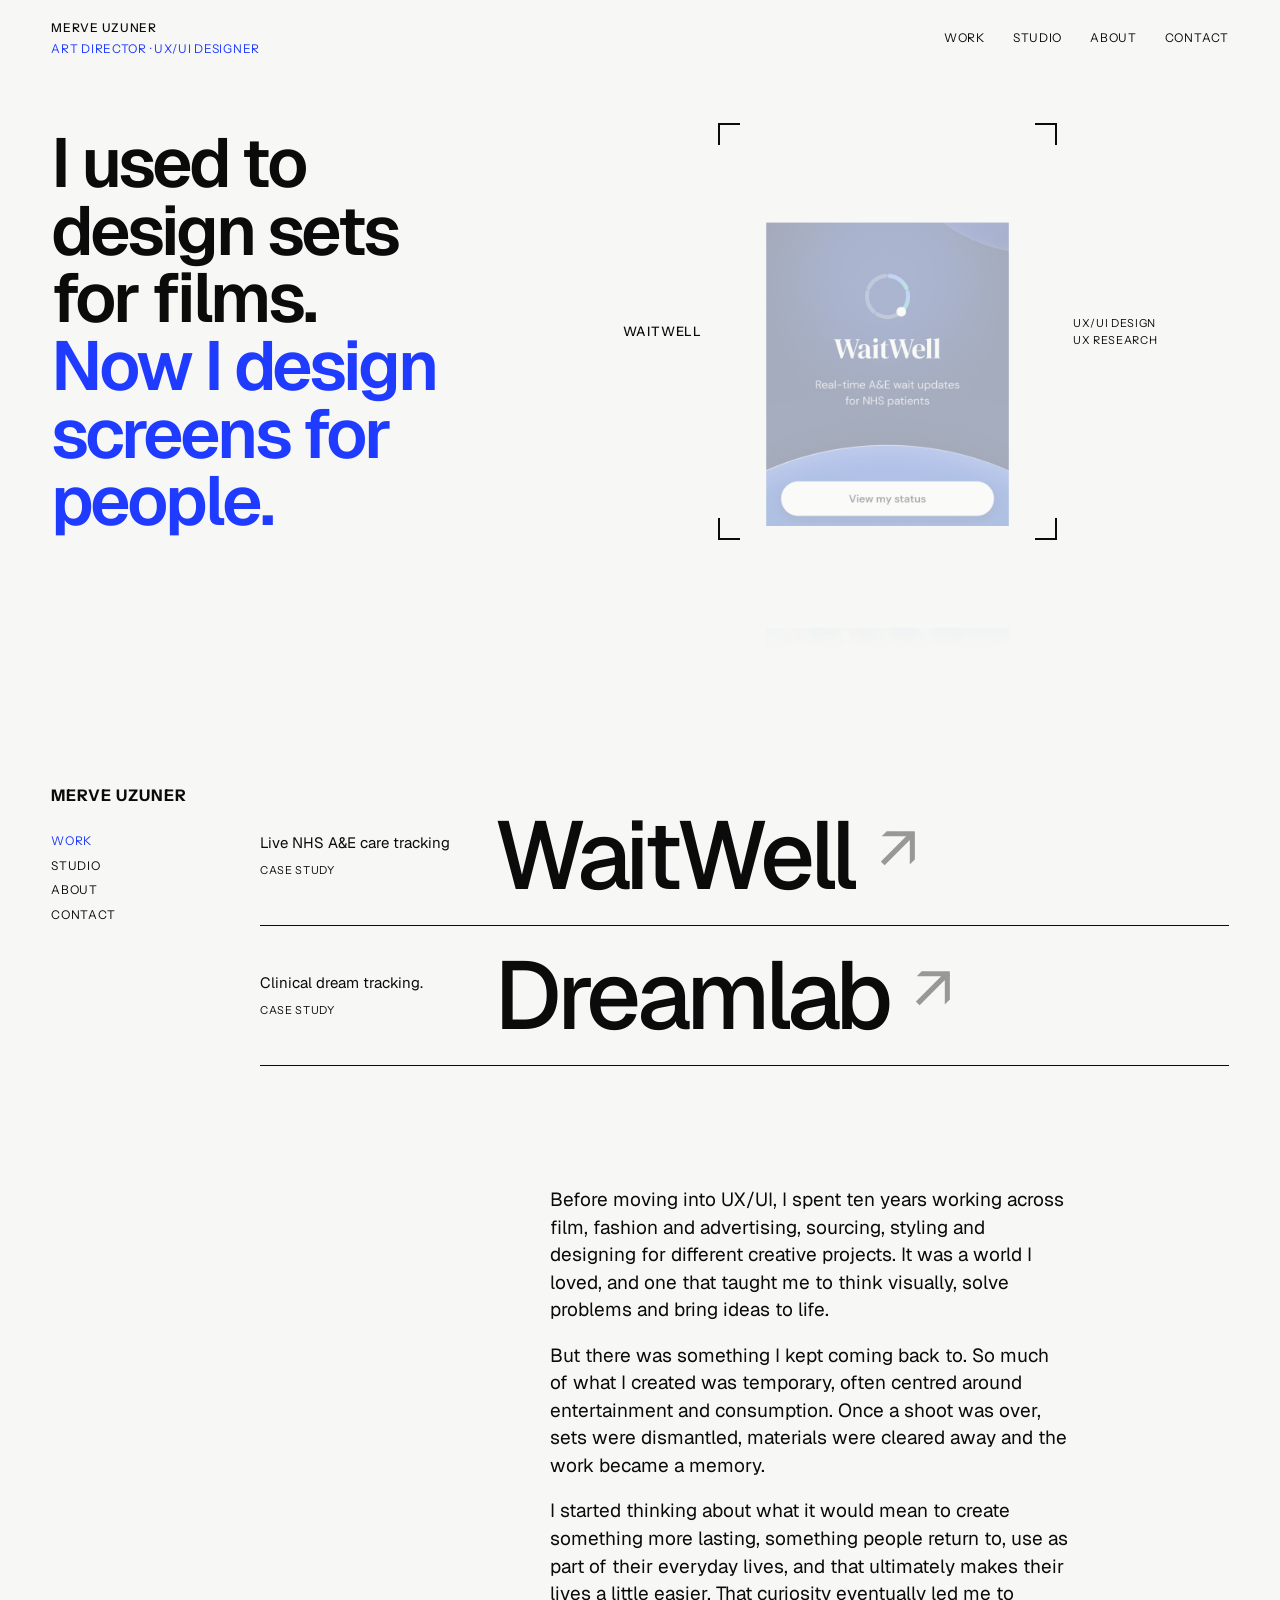
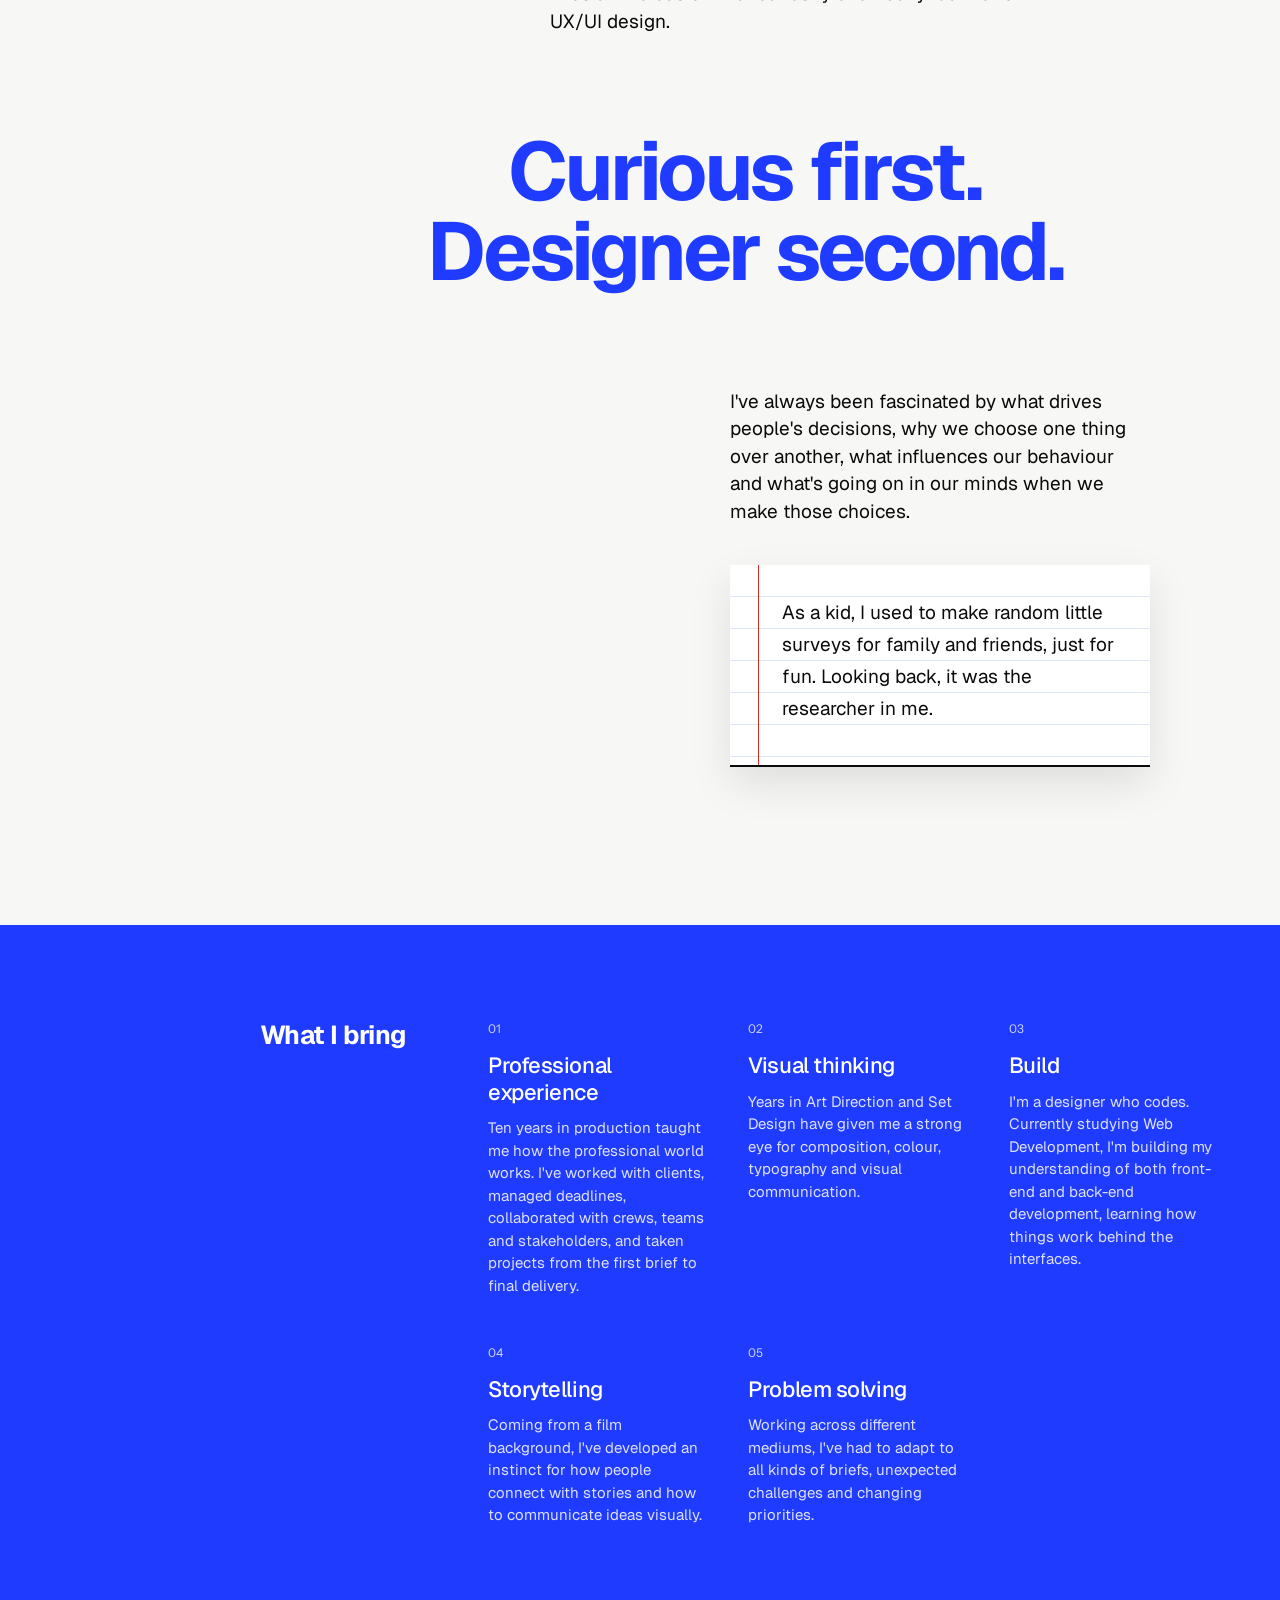
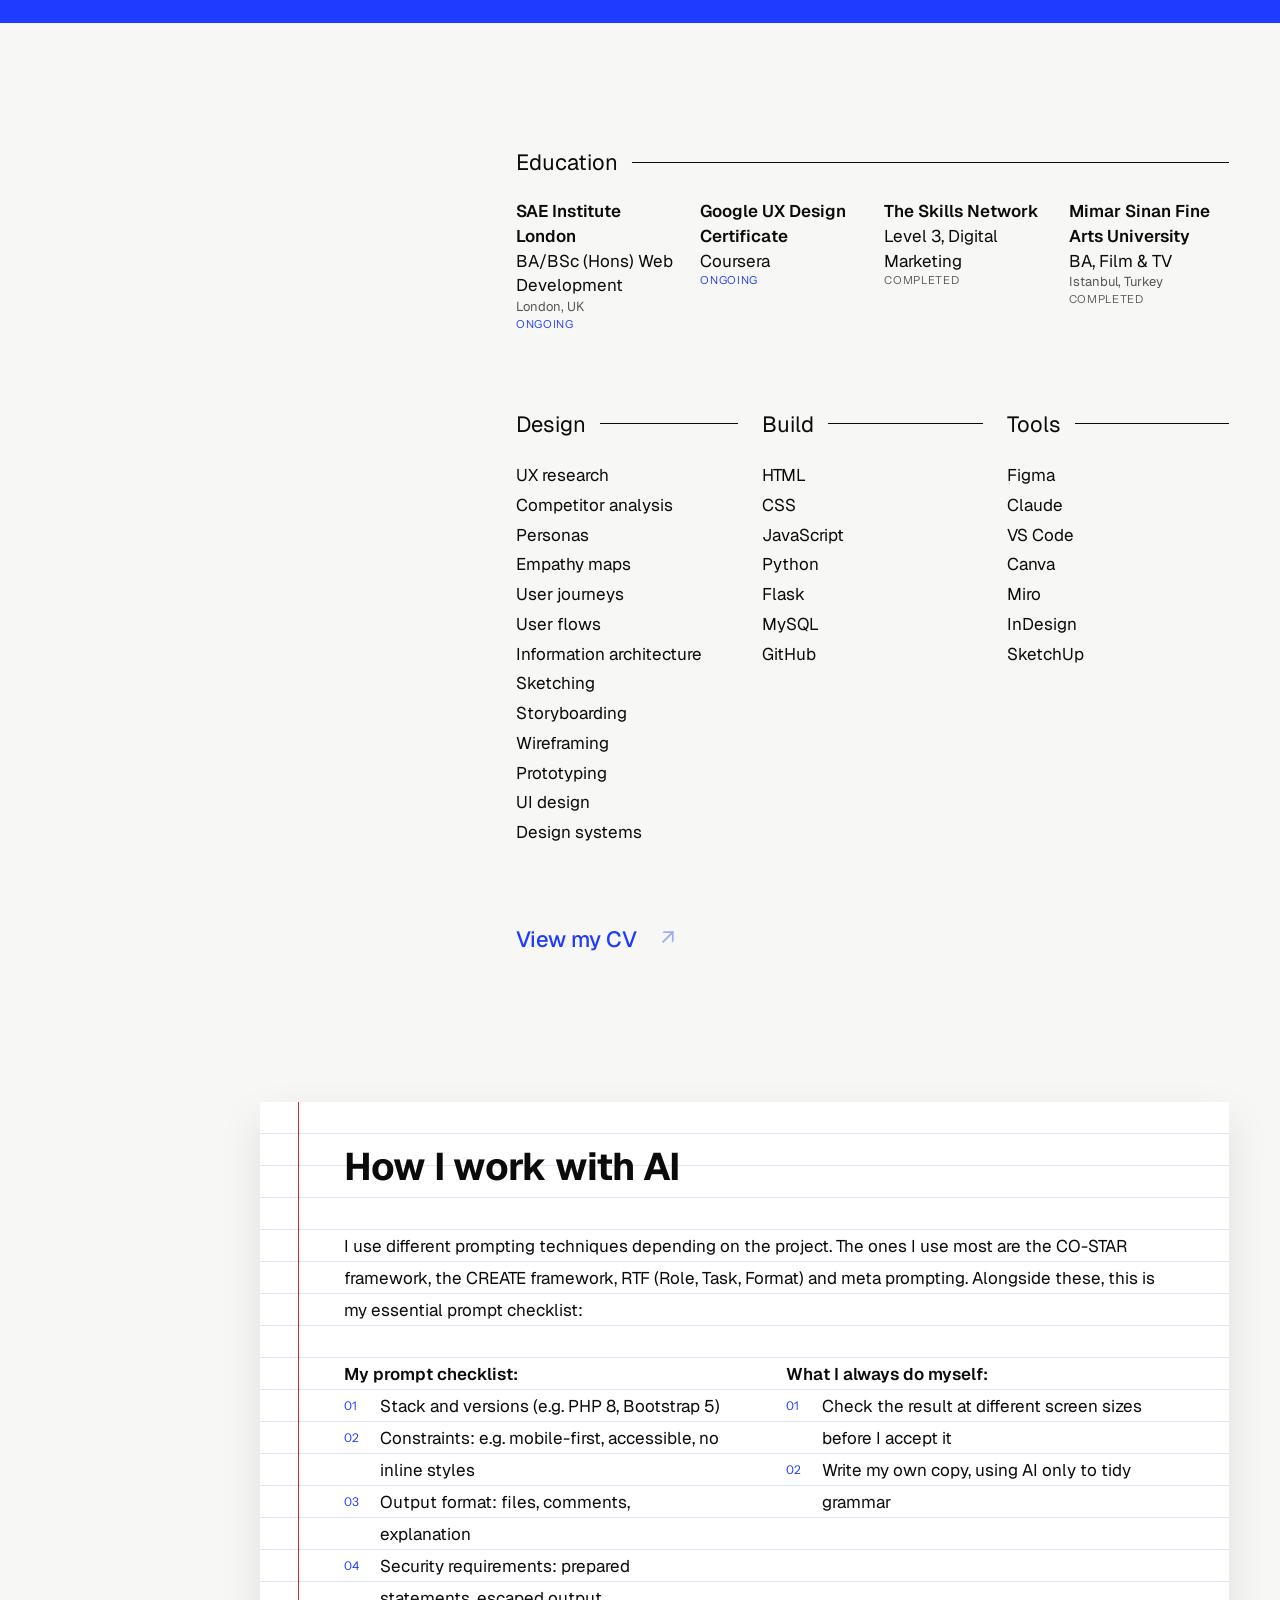
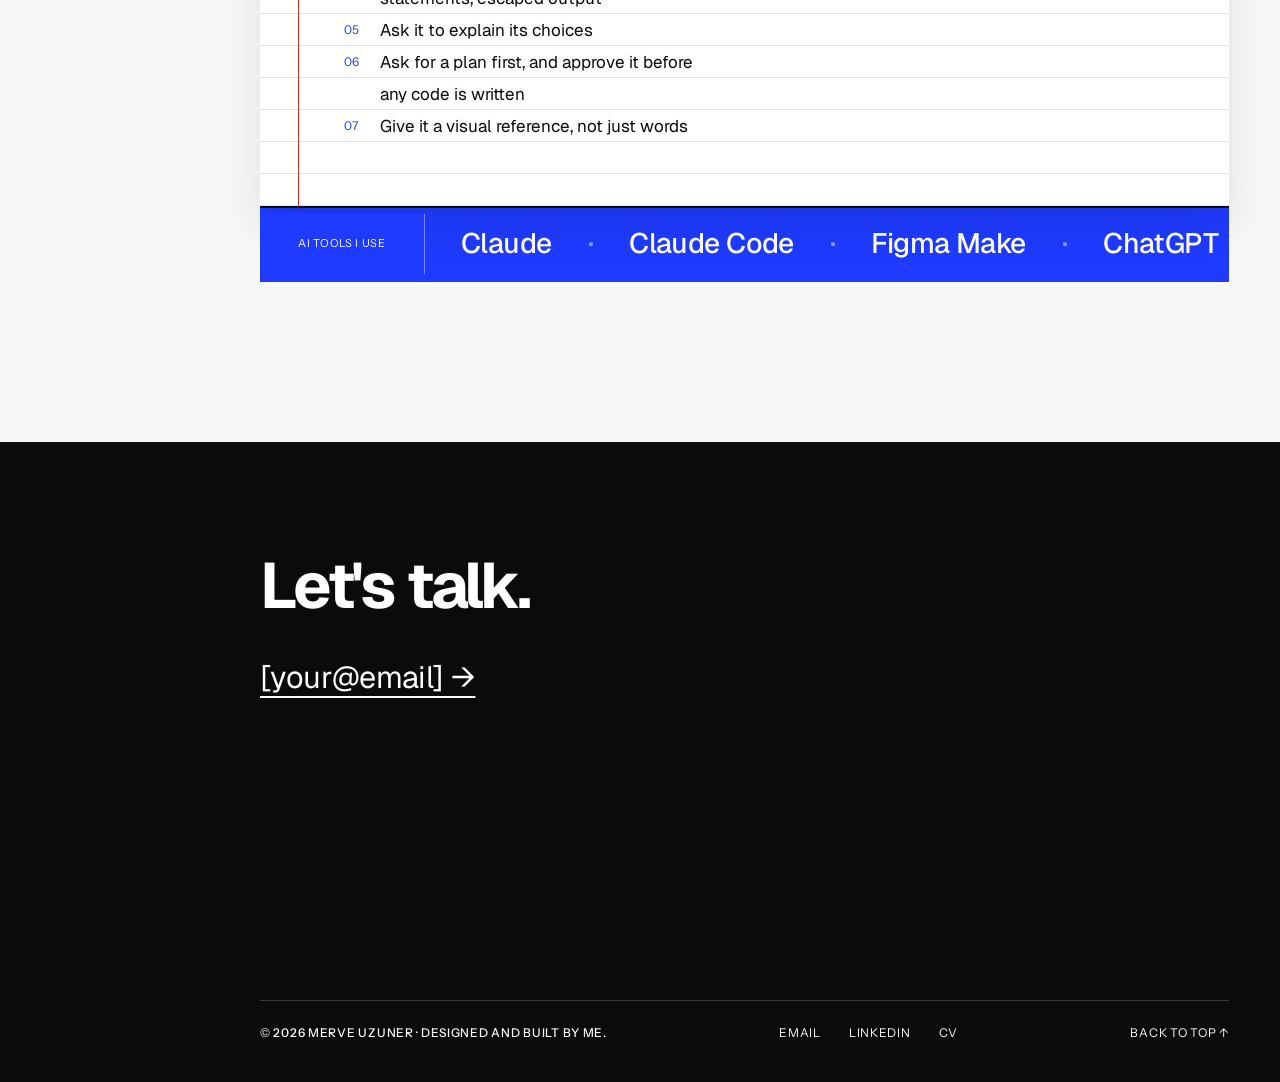
==== commit 9a650297: "Footer: add "Designed and built by me." Co-Authored-By: Claude Opus 5.5 <noreply@anthropic.com>" ====
--- a/index.html
+++ b/index.html
@@ -367,7 +367,7 @@
     </div>
 
     <div class="footer-bottom mono-label">
-      <p class="footer-copy">© 2026 Merve Uzuner</p>
+      <p class="footer-copy">© 2026 Merve Uzuner · Designed and built by me.</p>
       <nav class="footer-nav" aria-label="Contact links">
         <a href="mailto:">Email</a><!-- TODO: real email address -->
         <a href="https://www.linkedin.com/in/merve-uzuner/" target="_blank" rel="noopener">LinkedIn</a>
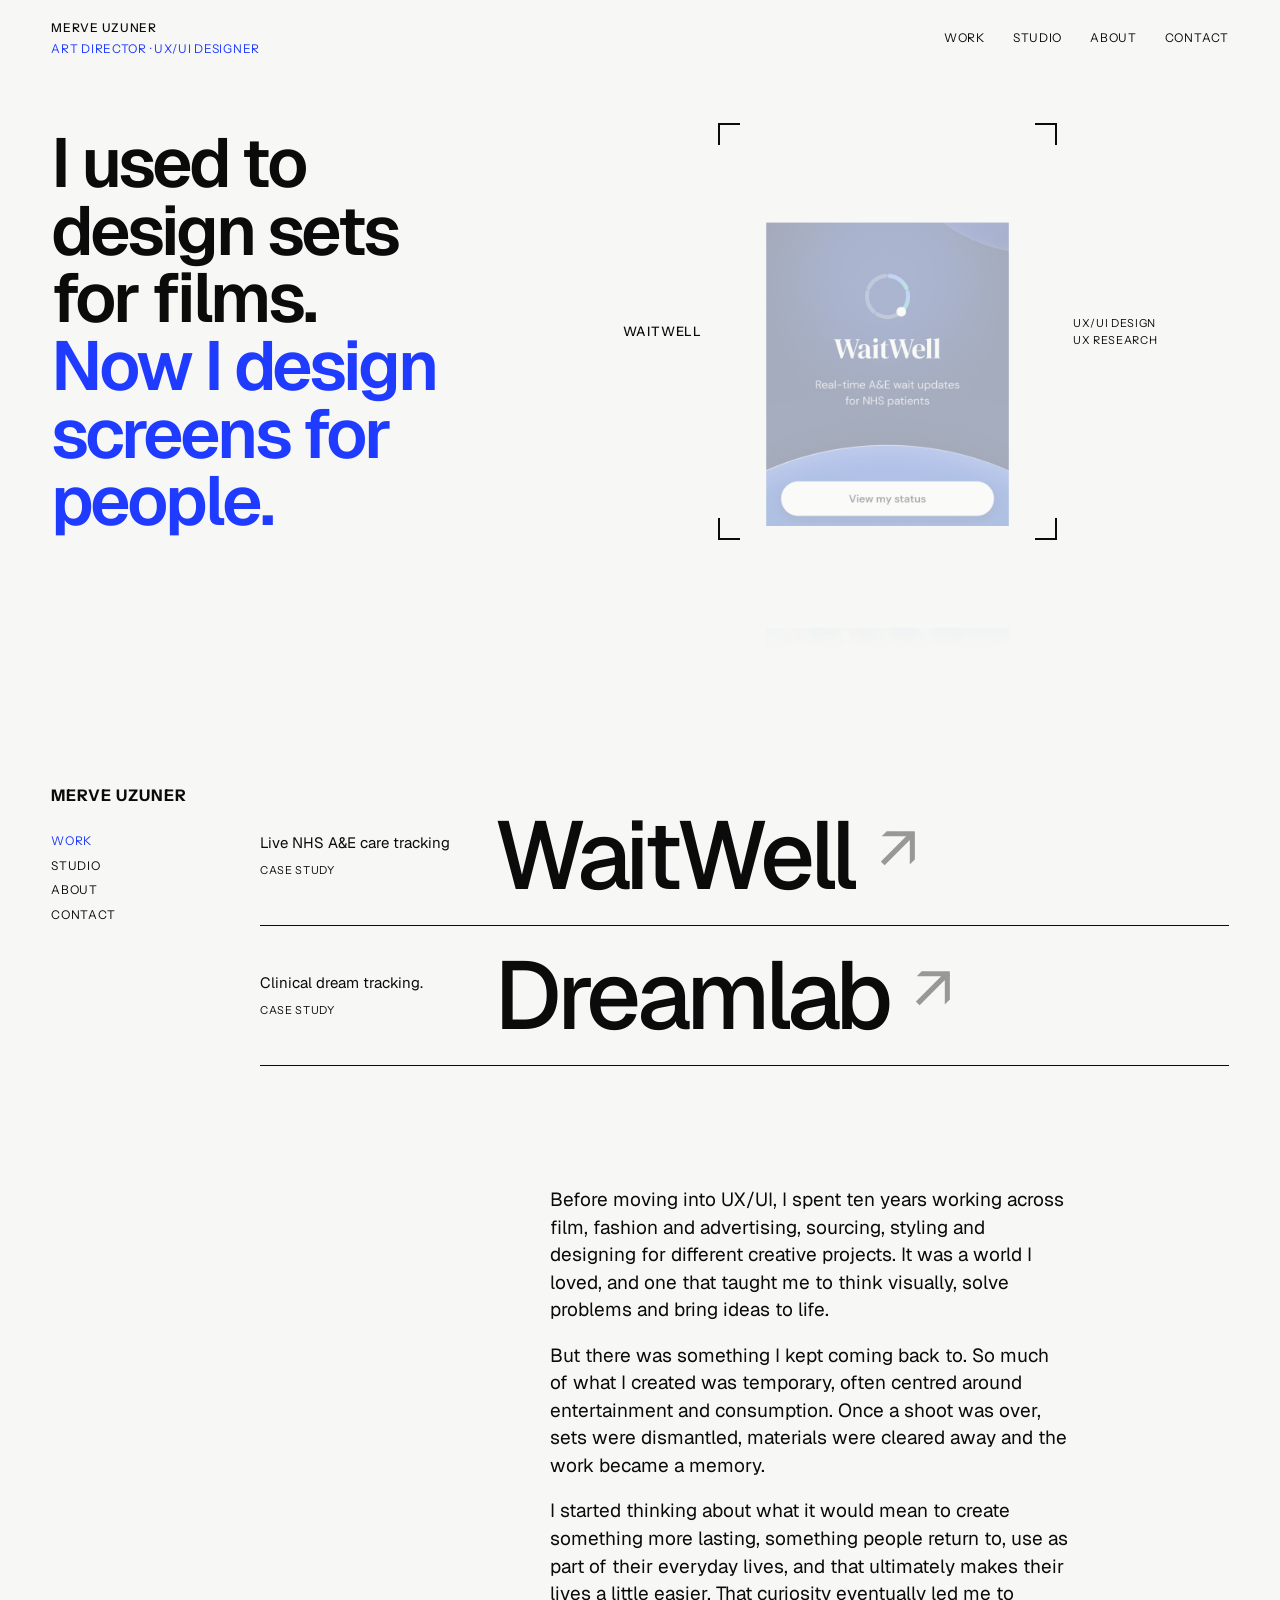
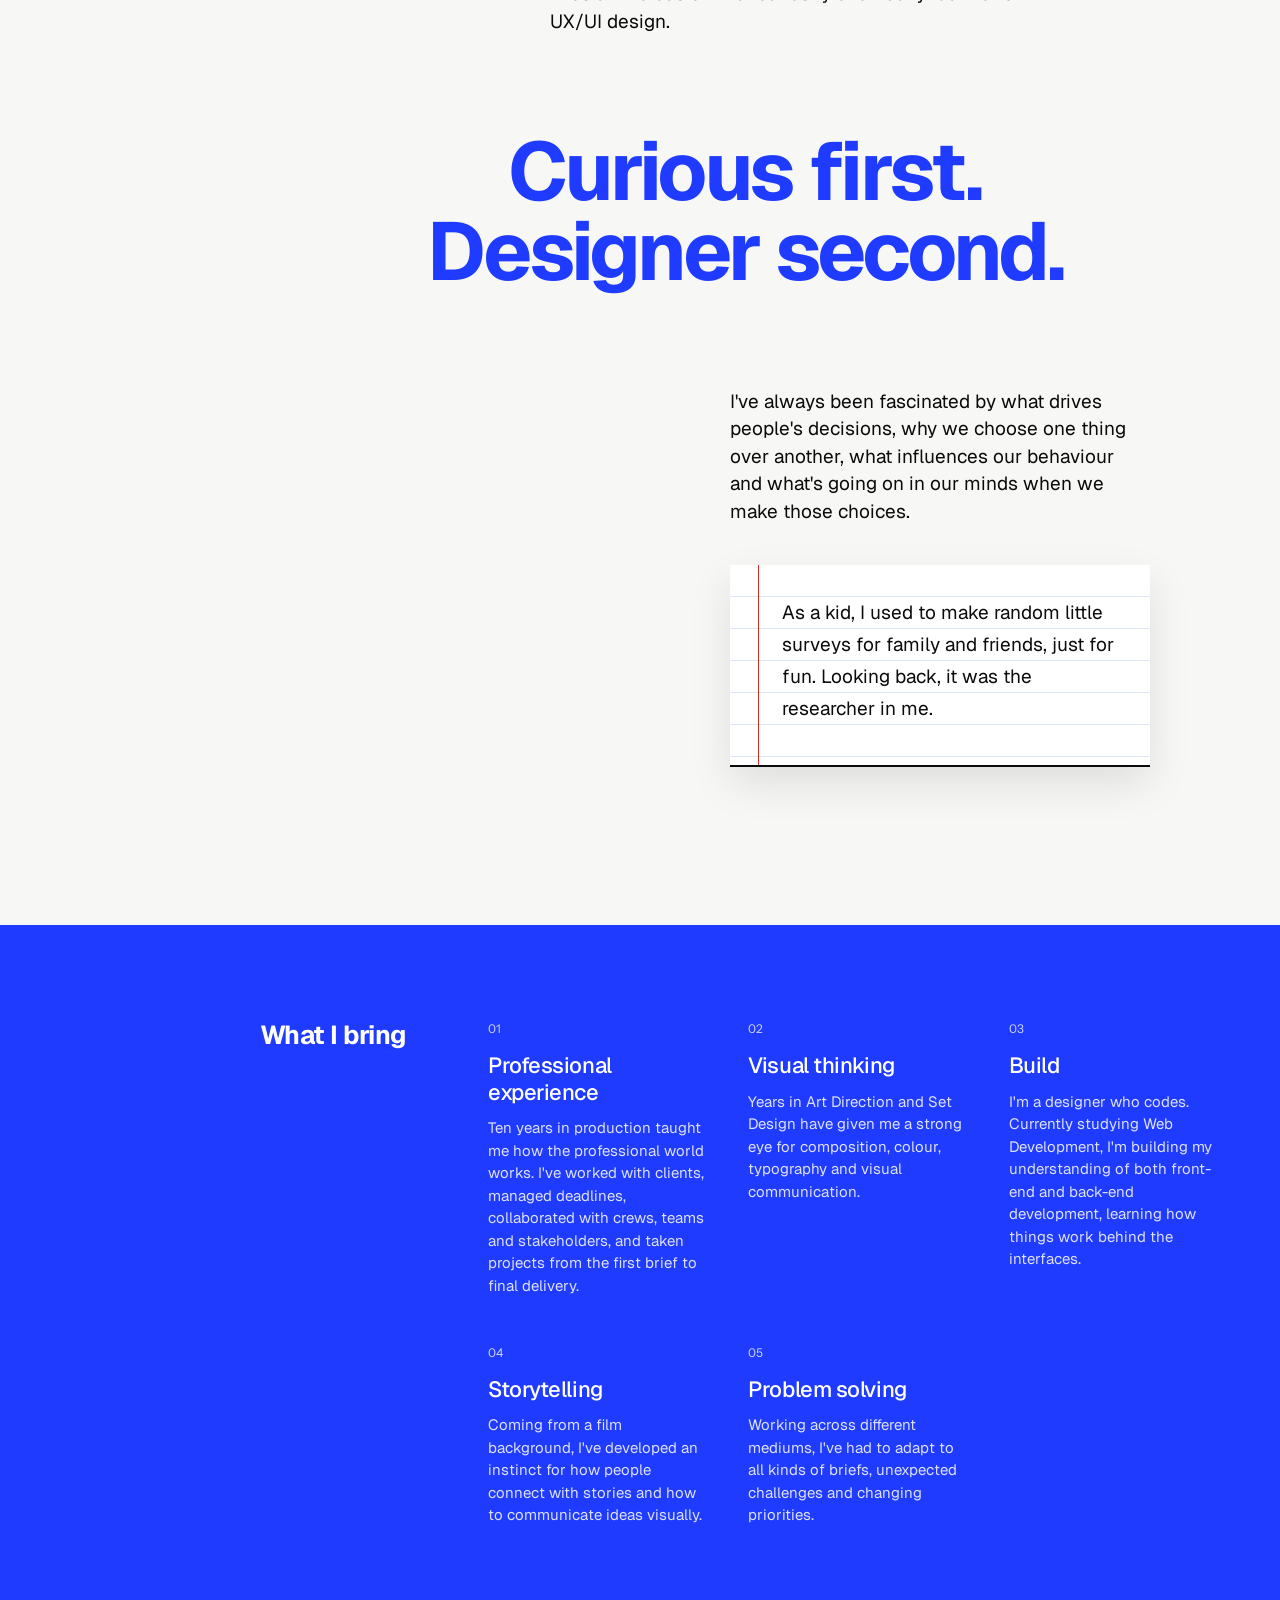
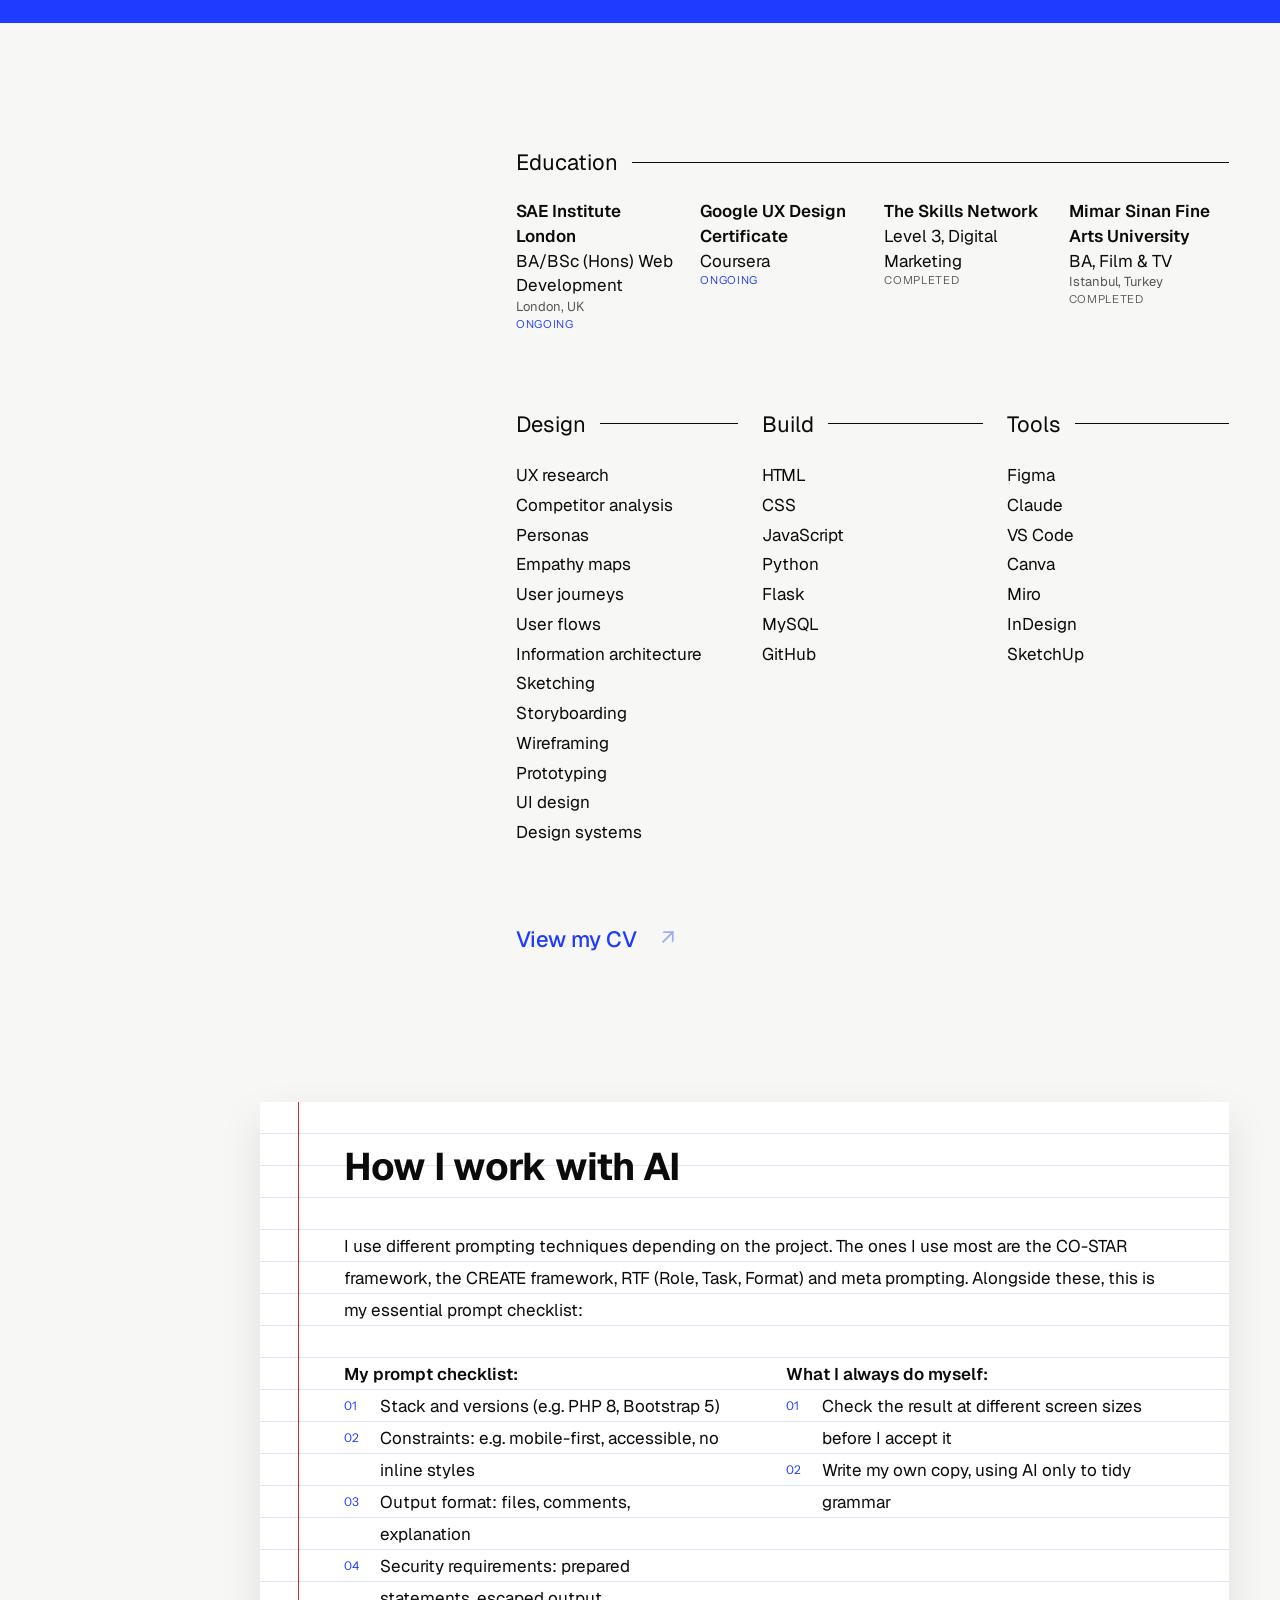
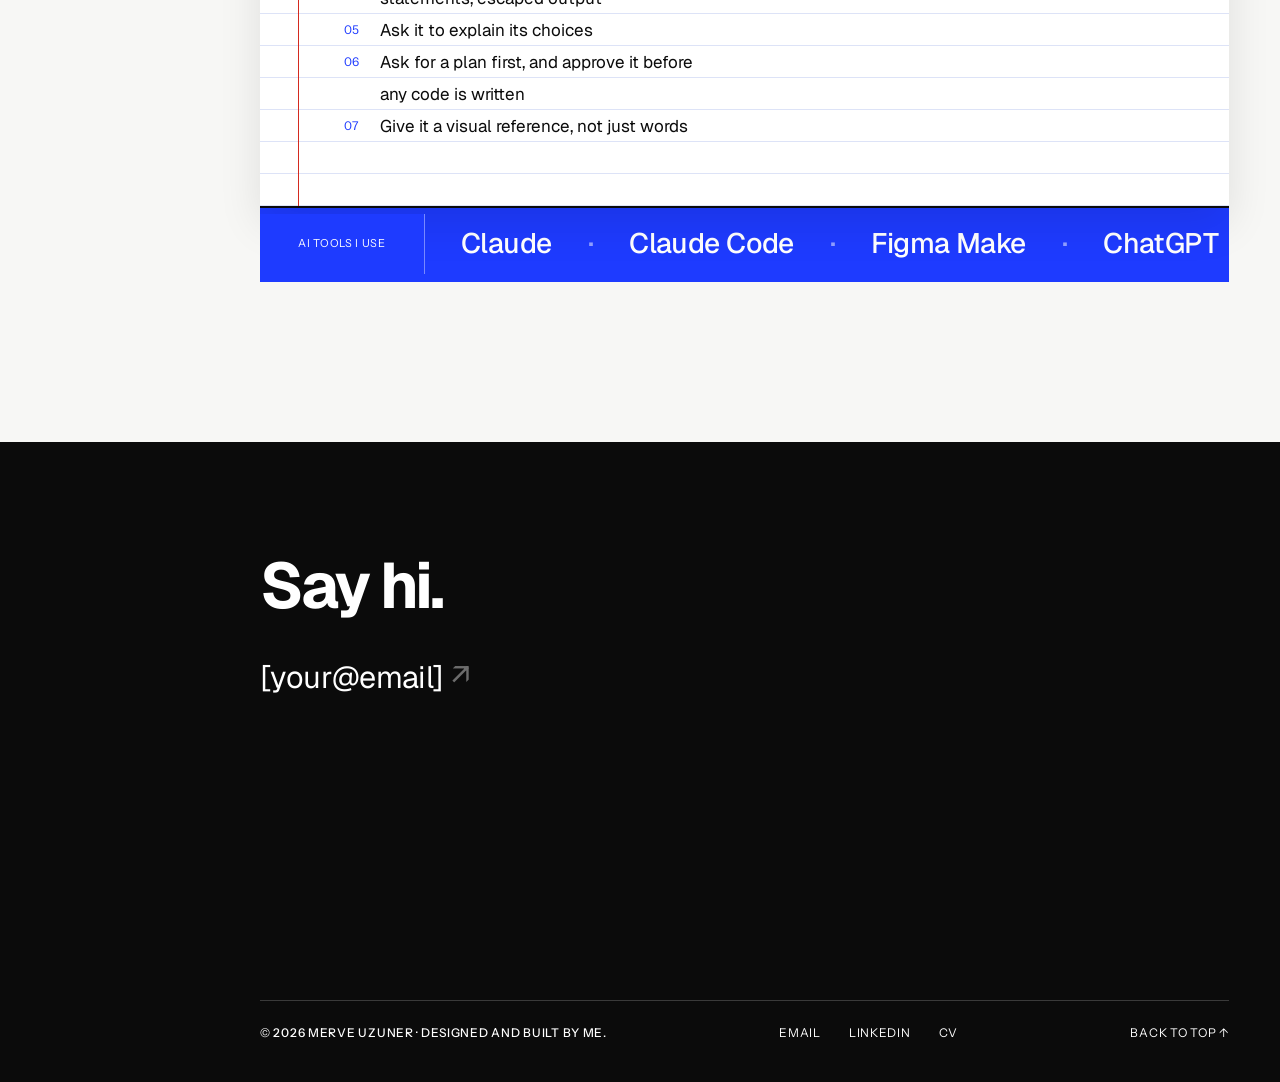
==== commit 78b09046: "Footer: "Say hi.", no email underline, row arrow Co-Authored-By: Claude Opus 5.5 <noreply@anthropic." ====
--- a/index.html
+++ b/index.html
@@ -361,9 +361,9 @@
   <!-- 8. Footer -->
   <footer class="site-footer" id="contact">
     <div class="footer-top">
-      <h2 class="footer-title">Let's talk.</h2>
+      <h2 class="footer-title">Say hi.</h2>
       <!-- TODO: real email address (text and href) -->
-      <a class="footer-email" href="mailto:">[your@email] <span aria-hidden="true">→</span></a>
+      <a class="footer-email" href="mailto:">[your@email] <span class="row-arrow" aria-hidden="true">↗</span></a>
     </div>
 
     <div class="footer-bottom mono-label">
--- a/assets/css/layout.css
+++ b/assets/css/layout.css
@@ -1140,9 +1140,22 @@
   align-self: flex-start;
   font-size: clamp(22px, 2.4vw, 34px);
   letter-spacing: -.02em;
-  text-decoration: underline;
-  text-decoration-thickness: 2px;
-  text-underline-offset: 8px;
+}
+
+/* The arrow is the Work / "View my CV" row arrow (.row-arrow, section 7):
+   same glyph, sized by the text, faint until hover, then it nudges up
+   and to the right like on the rows. */
+.footer-email:hover .row-arrow,
+.footer-email:focus-visible .row-arrow {
+  opacity: 1;
+  transform: translate(8px, -8px);
+}
+
+@media (prefers-reduced-motion: reduce) {
+  .footer-email:hover .row-arrow,
+  .footer-email:focus-visible .row-arrow {
+    transform: none;
+  }
 }
 
 .footer-bottom {
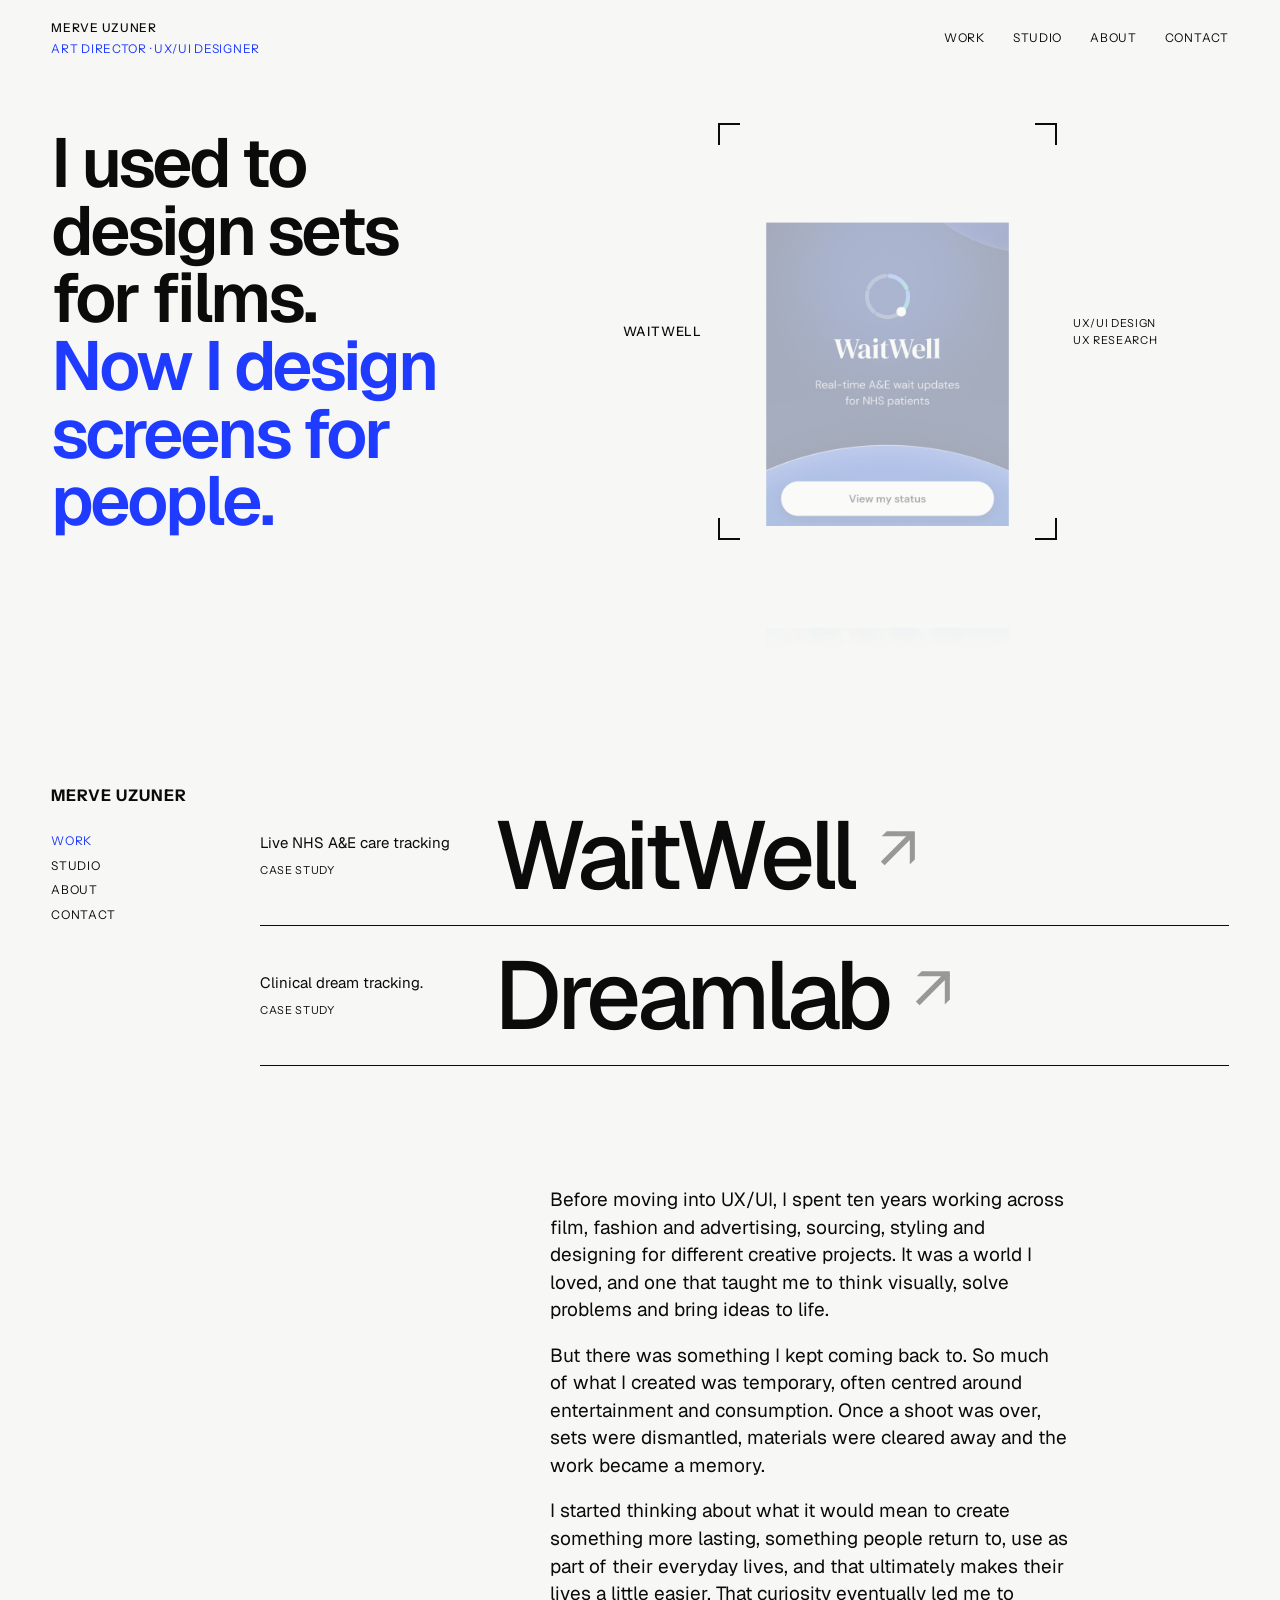
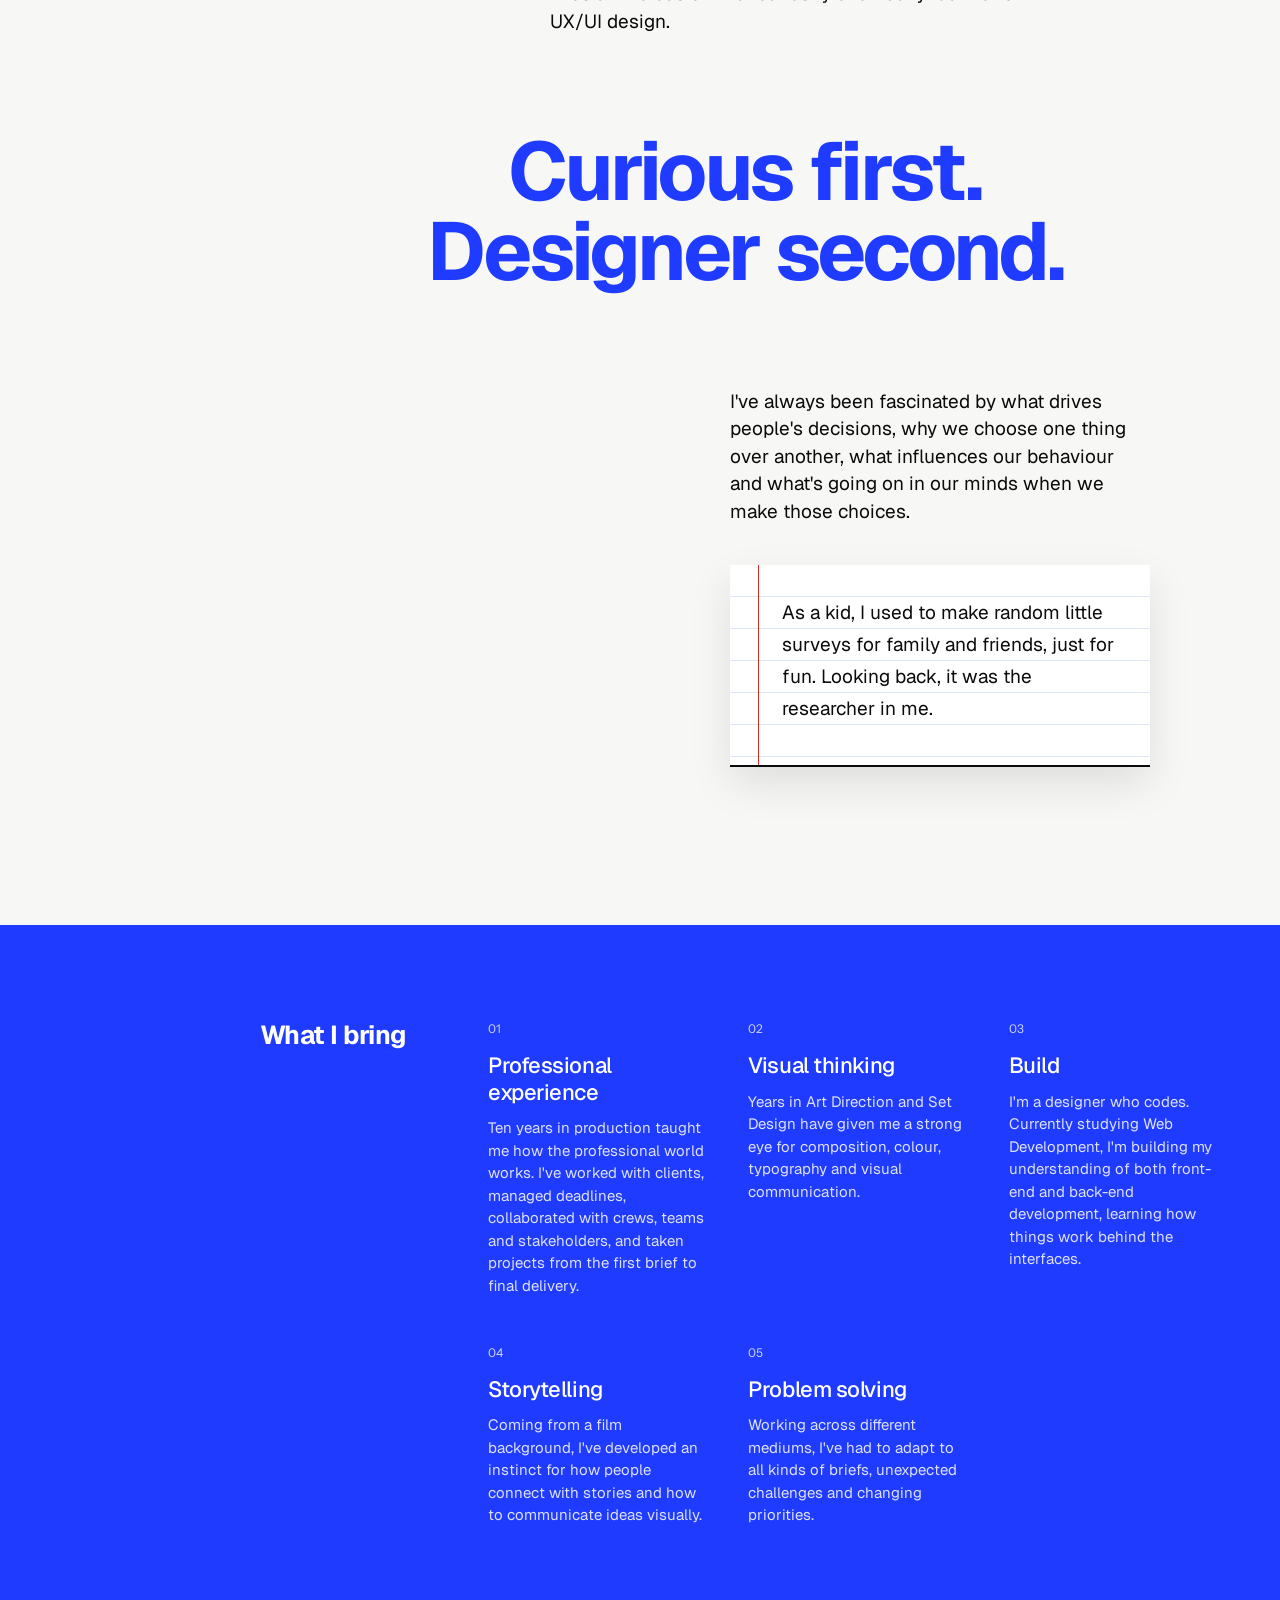
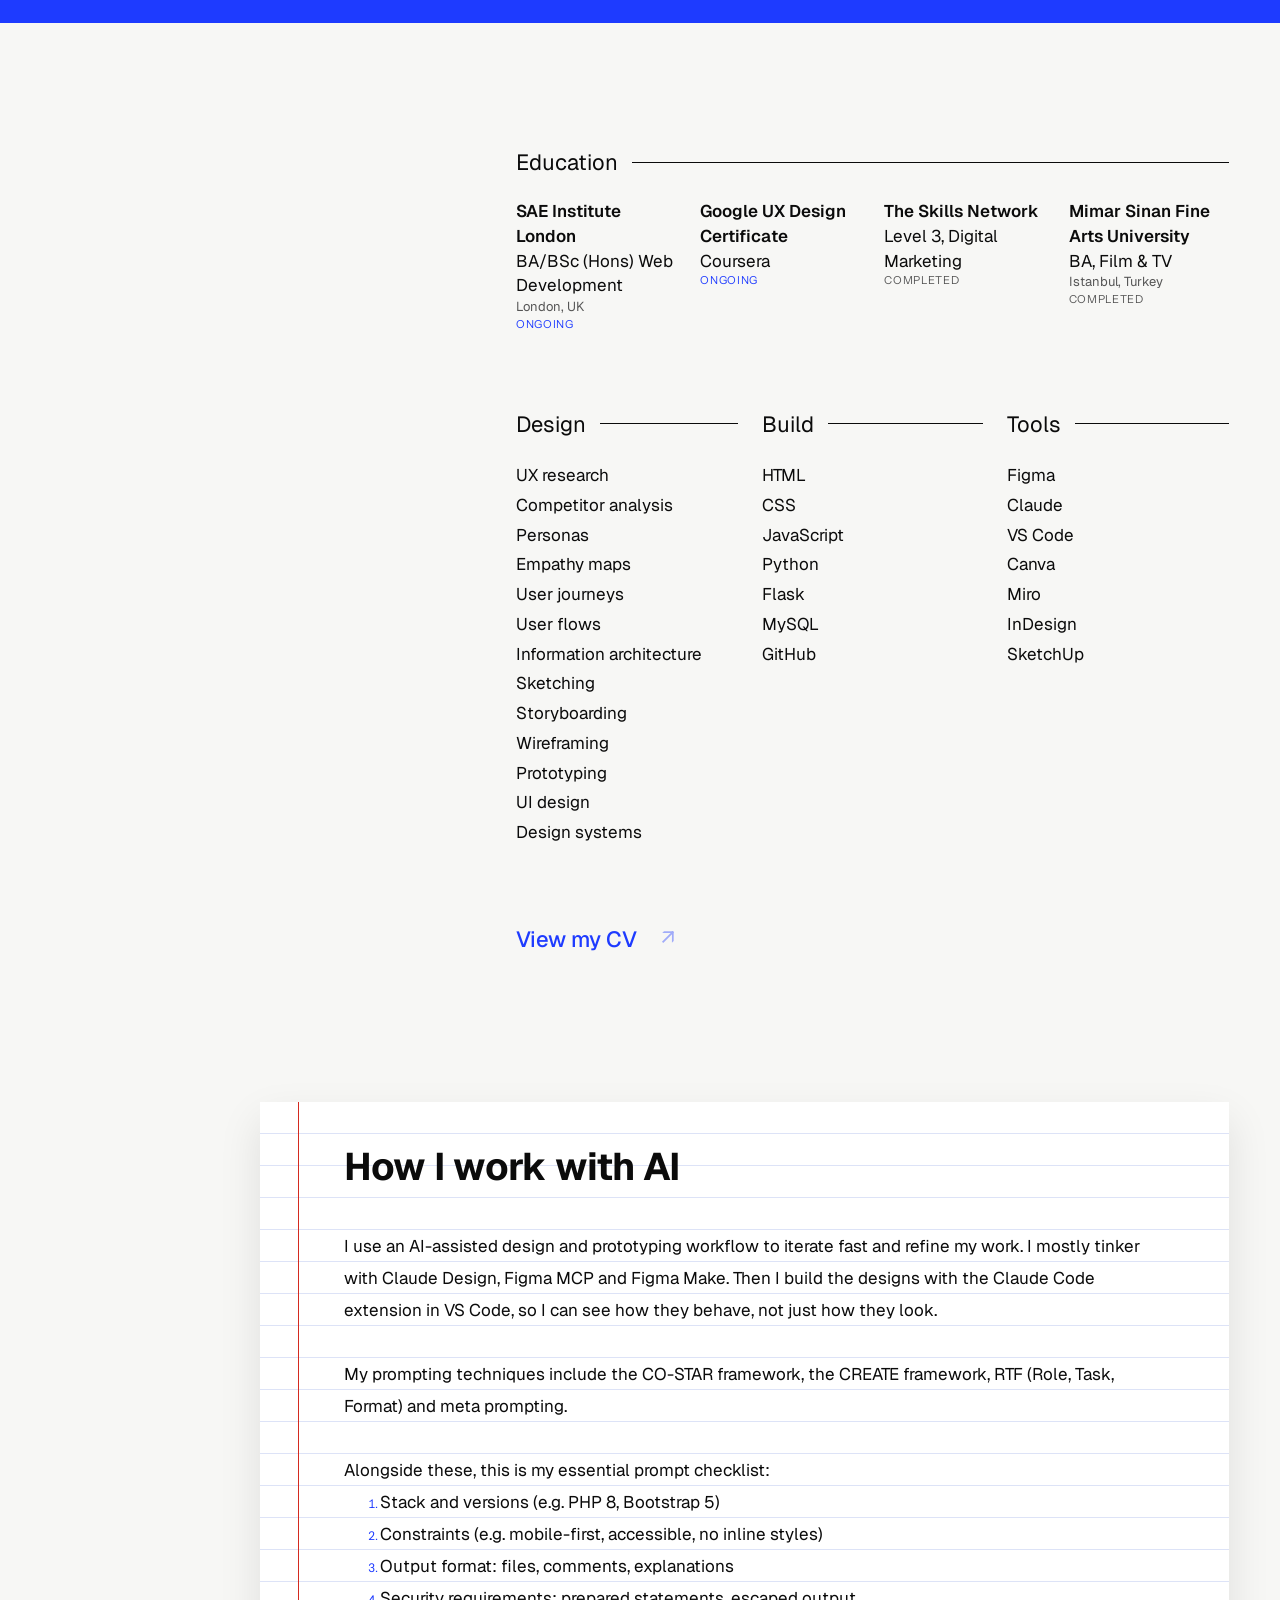
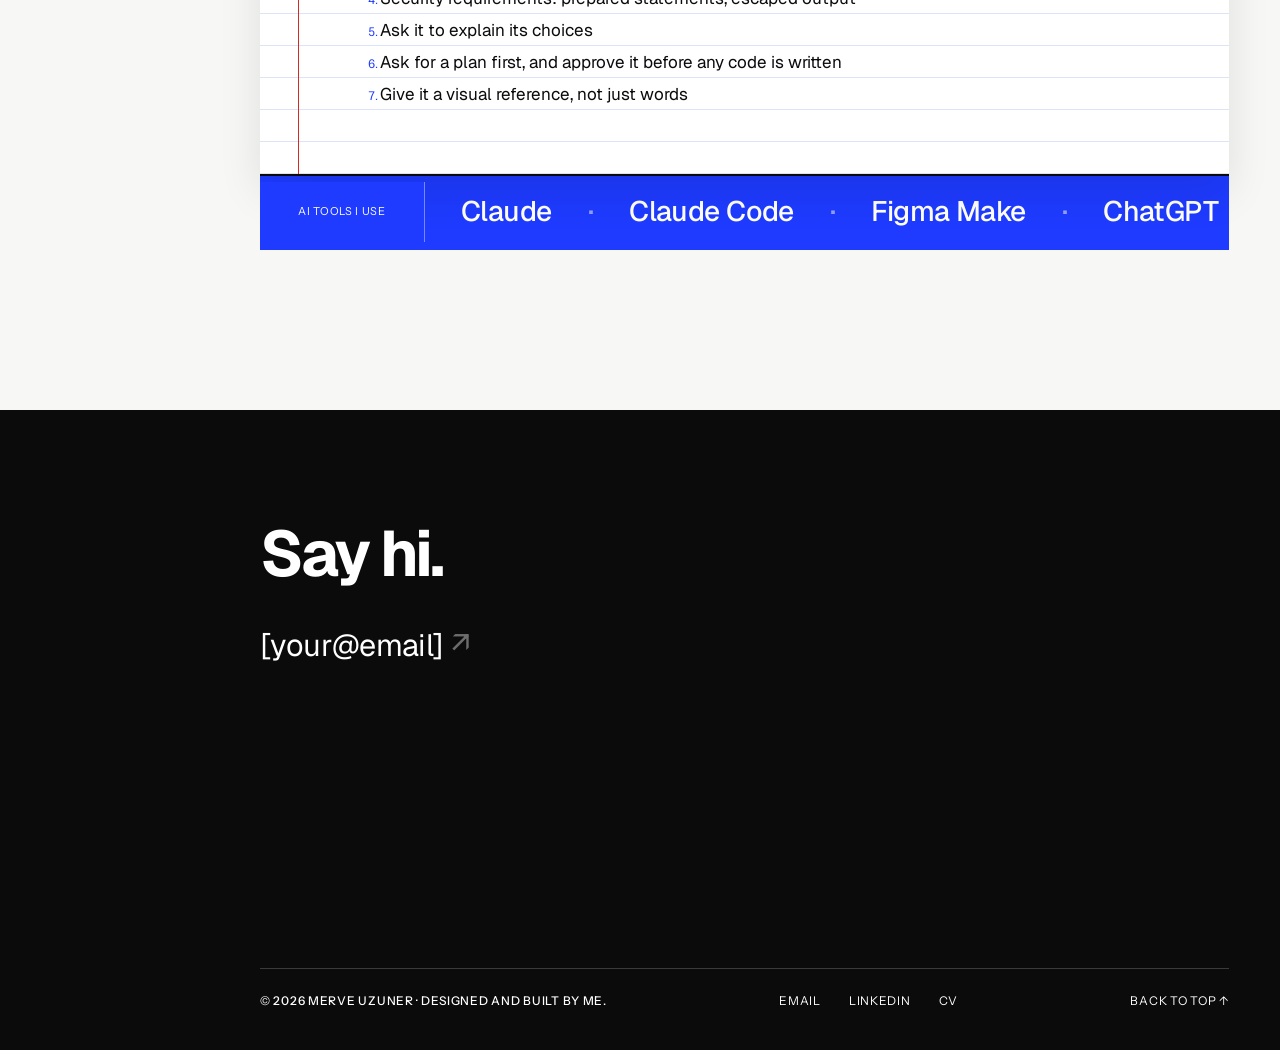
==== commit 33ed4b23: "Homepage: new How I work with AI text, one-column checklist Replaces the notebook text with the new " ====
--- a/index.html
+++ b/index.html
@@ -300,29 +300,18 @@
 
         <div class="notebook ai-page">
           <h2 id="ai-title" class="ai-title">How I work with AI</h2>
-          <p class="ai-lead">I use different prompting techniques depending on the project. The ones I use most are the CO-STAR framework, the CREATE framework, RTF (Role, Task, Format) and meta prompting. Alongside these, this is my essential prompt checklist:</p>
-
-          <div class="ai-columns">
-            <div>
-              <h3 class="ai-list-title">My prompt checklist:</h3>
-              <ol class="ai-list">
-                <li><span class="ai-num" aria-hidden="true">01</span><span>Stack and versions (e.g. PHP 8, Bootstrap 5)</span></li>
-                <li><span class="ai-num" aria-hidden="true">02</span><span>Constraints: e.g. mobile-first, accessible, no inline styles</span></li>
-                <li><span class="ai-num" aria-hidden="true">03</span><span>Output format: files, comments, explanation</span></li>
-                <li><span class="ai-num" aria-hidden="true">04</span><span>Security requirements: prepared statements, escaped output</span></li>
-                <li><span class="ai-num" aria-hidden="true">05</span><span>Ask it to explain its choices</span></li>
-                <li><span class="ai-num" aria-hidden="true">06</span><span>Ask for a plan first, and approve it before any code is written</span></li>
-                <li><span class="ai-num" aria-hidden="true">07</span><span>Give it a visual reference, not just words</span></li>
-              </ol>
-            </div>
-            <div>
-              <h3 class="ai-list-title">What I always do myself:</h3>
-              <ol class="ai-list">
-                <li><span class="ai-num" aria-hidden="true">01</span><span>Check the result at different screen sizes before I accept it</span></li>
-                <li><span class="ai-num" aria-hidden="true">02</span><span>Write my own copy, using AI only to tidy grammar</span></li>
-              </ol>
-            </div>
-          </div>
+          <p class="ai-text">I use an AI-assisted design and prototyping workflow to iterate fast and refine my work. I mostly tinker with Claude Design, Figma MCP and Figma Make. Then I build the designs with the Claude Code extension in VS Code, so I can see how they behave, not just how they look.</p>
+          <p class="ai-text">My prompting techniques include the CO-STAR framework, the CREATE framework, RTF (Role, Task, Format) and meta prompting.</p>
+          <p>Alongside these, this is my essential prompt checklist:</p>
+          <ol class="ai-list">
+            <li>Stack and versions (e.g. PHP 8, Bootstrap 5)</li>
+            <li>Constraints (e.g. mobile-first, accessible, no inline styles)</li>
+            <li>Output format: files, comments, explanations</li>
+            <li>Security requirements: prepared statements, escaped output</li>
+            <li>Ask it to explain its choices</li>
+            <li>Ask for a plan first, and approve it before any code is written</li>
+            <li>Give it a visual reference, not just words</li>
+          </ol>
         </div>
 
         <!-- Ticker: the first list is the real one; the second is a
@@ -337,7 +326,6 @@
                 <li>Figma Make</li>
                 <li>ChatGPT</li>
                 <li>Gemini</li>
-                <li>Lovable</li>
                 <li>Cursor</li>
               </ul>
               <ul class="ticker-list" aria-hidden="true">
@@ -346,7 +334,6 @@
                 <li>Figma Make</li>
                 <li>ChatGPT</li>
                 <li>Gemini</li>
-                <li>Lovable</li>
                 <li>Cursor</li>
               </ul>
             </div>
--- a/assets/css/layout.css
+++ b/assets/css/layout.css
@@ -913,26 +913,19 @@
   font-weight: 700;
 }
 
-.ai-lead {
+/* One blank ruled line between paragraphs */
+.ai-text {
   margin-bottom: 32px;
 }
 
-.ai-columns {
-  display: grid;
-  grid-template-columns: repeat(auto-fit, minmax(min(320px, 100%), 1fr));
-  gap: 32px 64px;
-}
-
-.ai-list-title {
-  font-weight: 600;
-}
-
-.ai-list li {
-  display: grid;
-  grid-template-columns: 36px 1fr;
-}
-
-.ai-num {
+/* Checklist: the list's own numbers (1. 2. 3.), in the 36px left
+   column, in the label font and blue */
+.ai-list {
+  list-style: decimal outside;
+  padding-left: 36px;
+}
+
+.ai-list li::marker {
   font-family: var(--font-label);
   font-size: 12px;
   color: var(--blue);
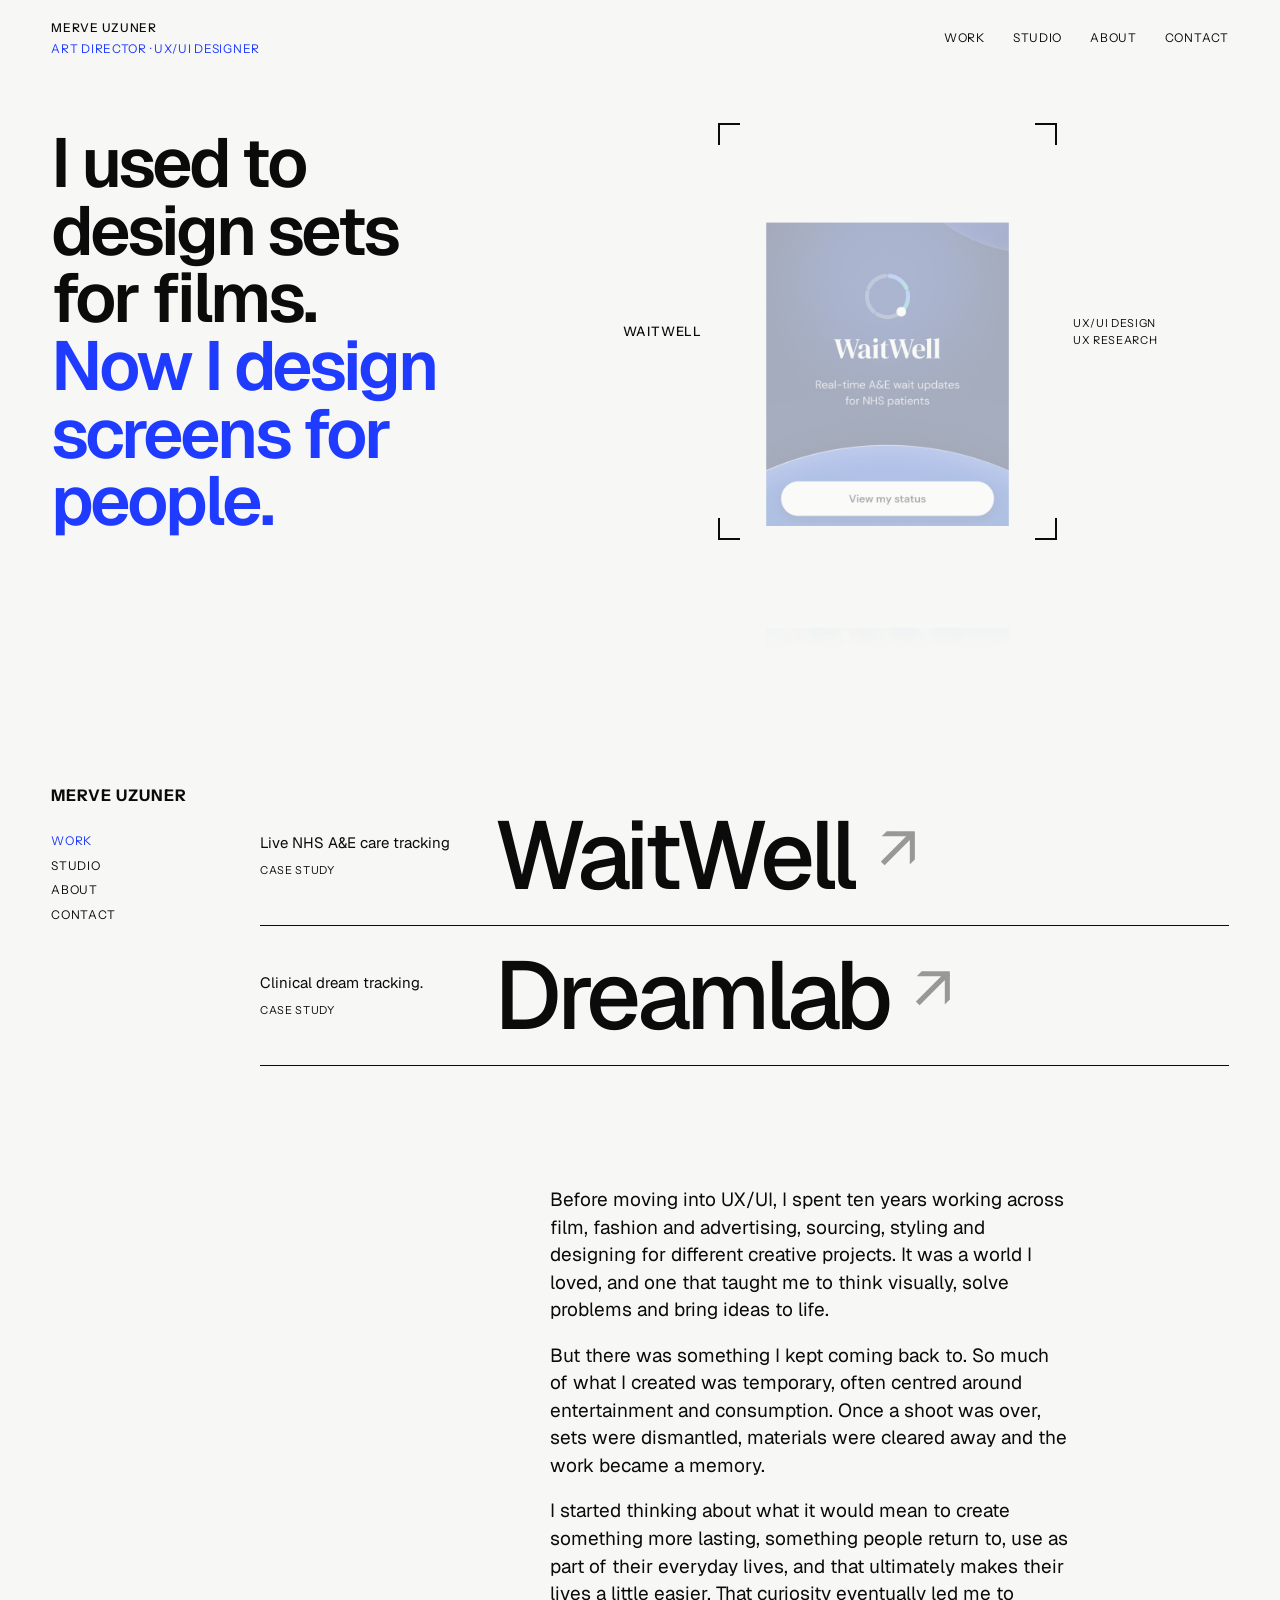
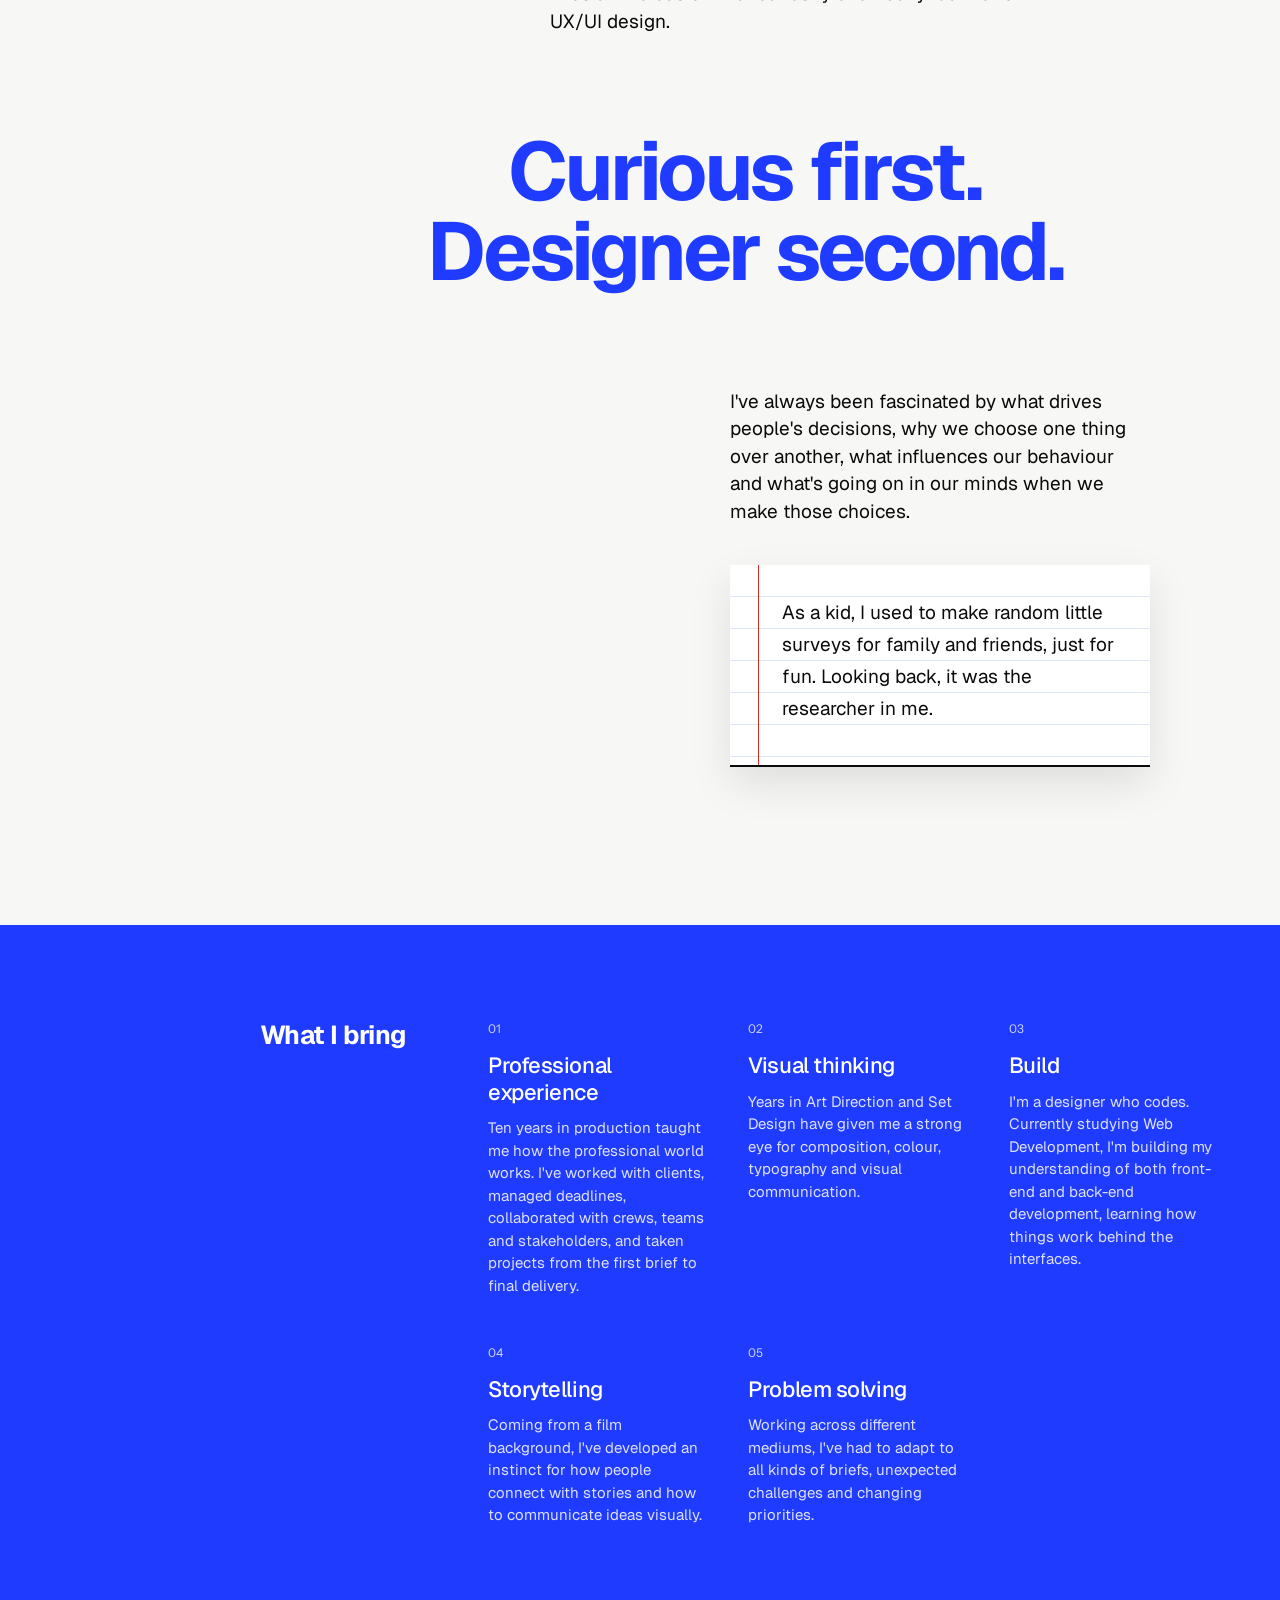
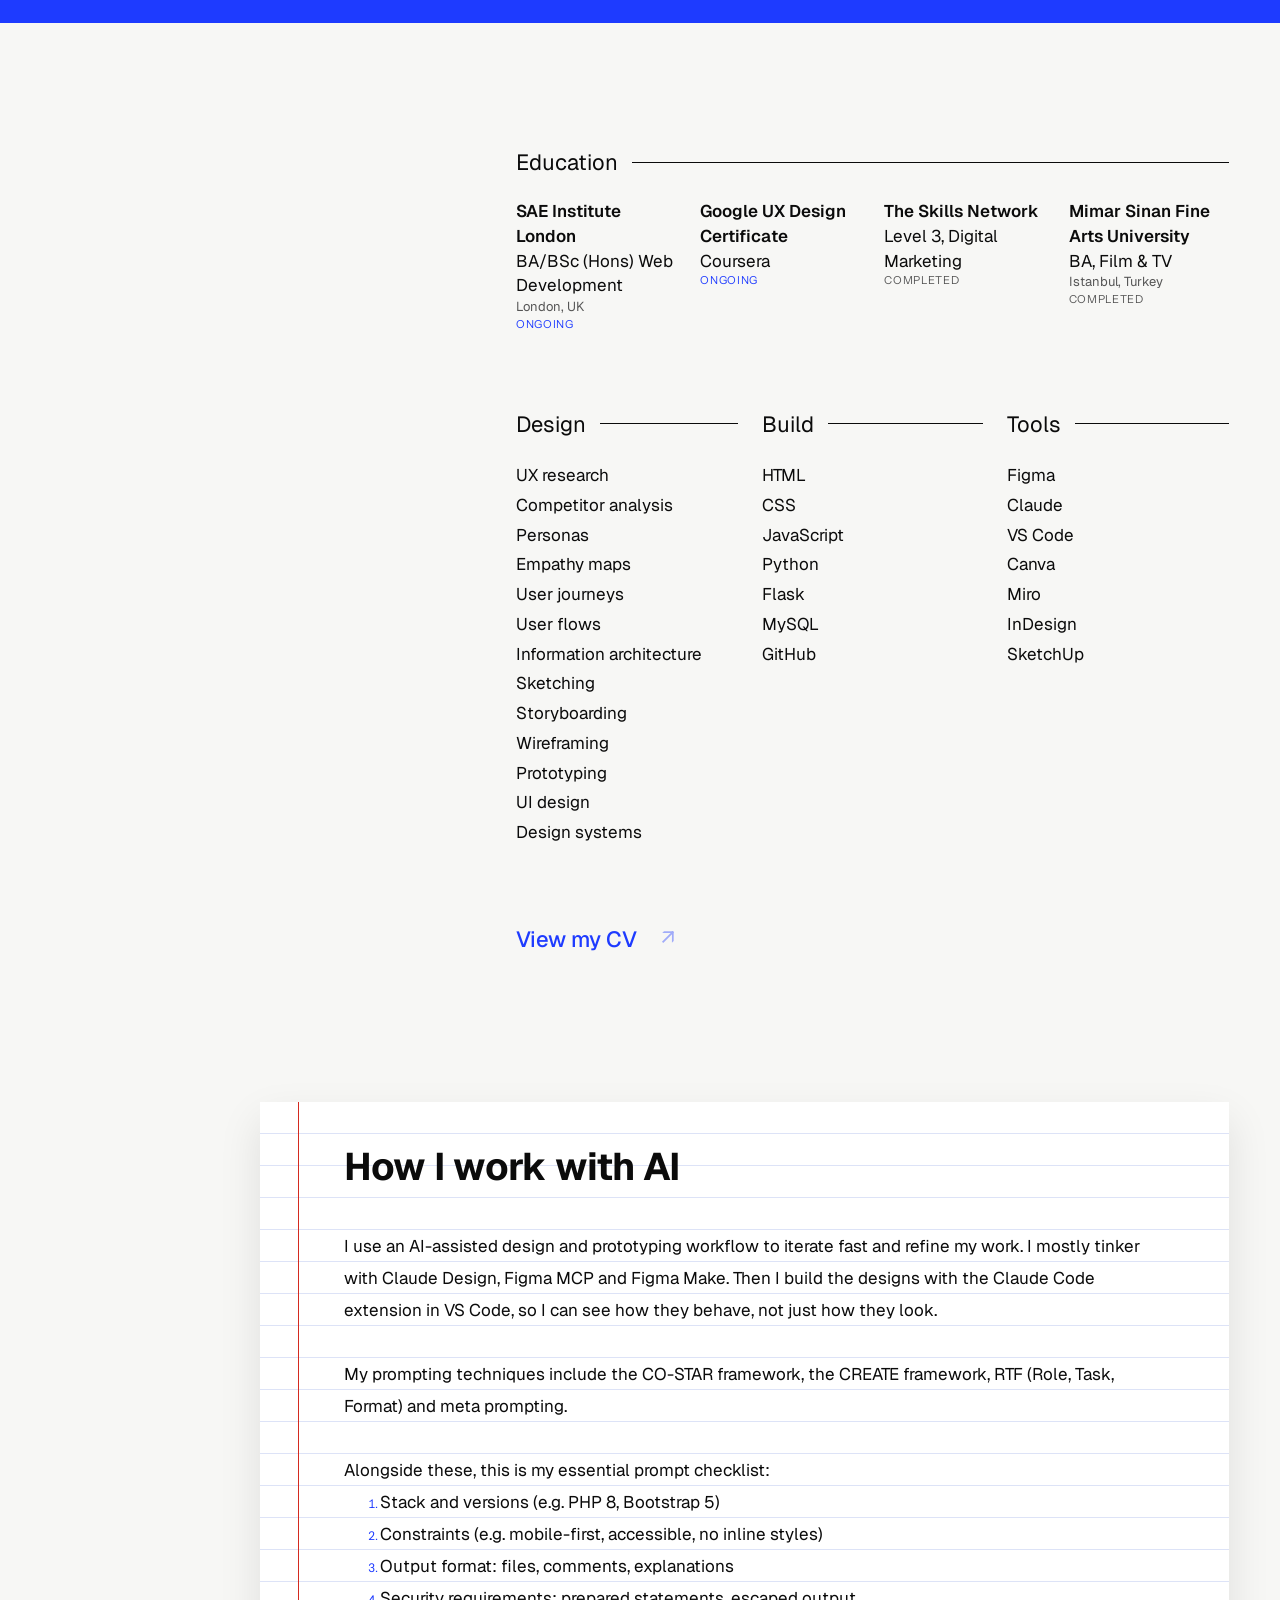
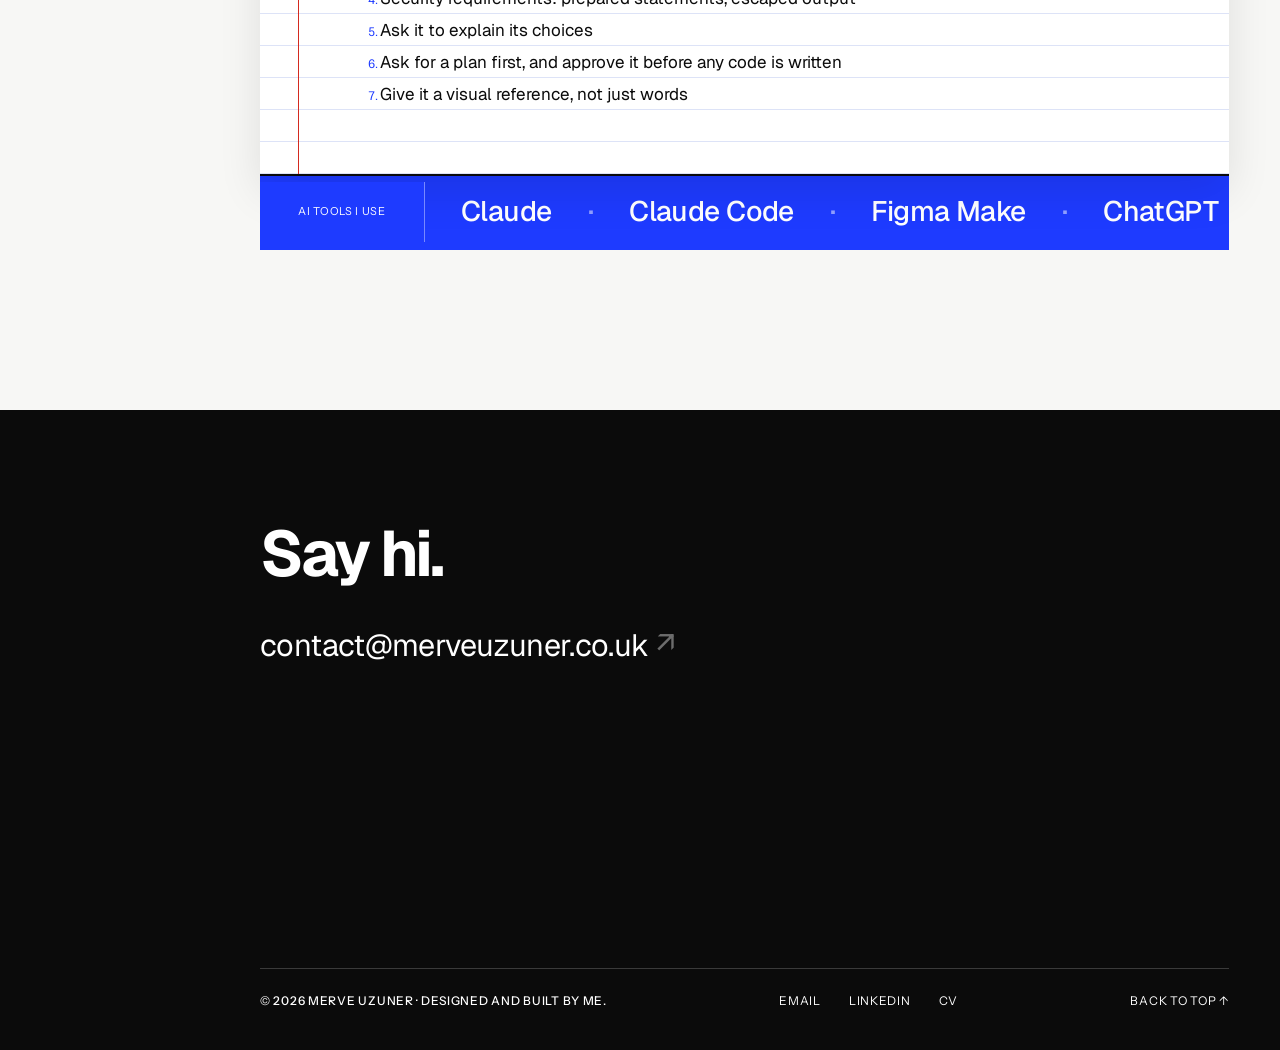
==== commit 8af5db3c: "Custom domain: real email address and absolute og tags - Footer on all four pages: contact@merveuzun" ====
--- a/index.html
+++ b/index.html
@@ -10,6 +10,8 @@
   <meta property="og:type" content="website">
   <meta property="og:title" content="Merve Uzuner, Art Director and UX/UI Designer">
   <meta property="og:description" content="Portfolio of Merve Uzuner, a UX/UI designer who codes, with ten years of art direction and set design for film, fashion and advertising.">
+  <meta property="og:url" content="https://merveuzuner.co.uk/">
+  <meta property="og:image" content="https://merveuzuner.co.uk/assets/img/og-image.png">
 
   <!-- Fonts: Geist (text) and Instrument Sans (labels) -->
   <link rel="preconnect" href="https://fonts.googleapis.com">
@@ -349,14 +351,13 @@
   <footer class="site-footer" id="contact">
     <div class="footer-top">
       <h2 class="footer-title">Say hi.</h2>
-      <!-- TODO: real email address (text and href) -->
-      <a class="footer-email" href="mailto:">[your@email] <span class="row-arrow" aria-hidden="true">↗</span></a>
+      <a class="footer-email" href="mailto:contact@merveuzuner.co.uk">contact@merveuzuner.co.uk <span class="row-arrow" aria-hidden="true">↗</span></a>
     </div>
 
     <div class="footer-bottom mono-label">
       <p class="footer-copy">© 2026 Merve Uzuner · Designed and built by me.</p>
       <nav class="footer-nav" aria-label="Contact links">
-        <a href="mailto:">Email</a><!-- TODO: real email address -->
+        <a href="mailto:contact@merveuzuner.co.uk">Email</a>
         <a href="https://www.linkedin.com/in/merve-uzuner/" target="_blank" rel="noopener">LinkedIn</a>
         <a href="#cv" data-cv-open>CV</a>
       </nav>
--- a/assets/css/cv.css
+++ b/assets/css/cv.css
@@ -3,7 +3,7 @@
    1. "View my CV" row   2. CV pages (images)
    3. CV sheet (dialog)
    The row's arrow, hover slide and peek come from .row (layout.css)
-   and .row-peek (work.css); main.js (section 7) builds the pages
+   and .row-peek (work.css); main.js (section 6) builds the pages
    and runs the sheet.
    ========================================================= */
 
@@ -110,14 +110,14 @@
   position: absolute;
   inset: 0;
   background: var(--bg);
-  border: 1px solid #0B0B0B;
+  border: 1px solid var(--ink);
 }
 
 .cv-paper::before {
   content: "";
   position: absolute;
   inset: 10px;
-  border: 1px solid #0B0B0B;
+  border: 1px solid var(--ink);
 }
 
 /* Download (centred) + × (top right): sticks to the top of the screen
@@ -173,7 +173,7 @@
   font-family: var(--font-sans);
   font-size: 16px;
   line-height: 16px;
-  color: #0B0B0B;
+  color: var(--ink);
   cursor: pointer;
 }
 
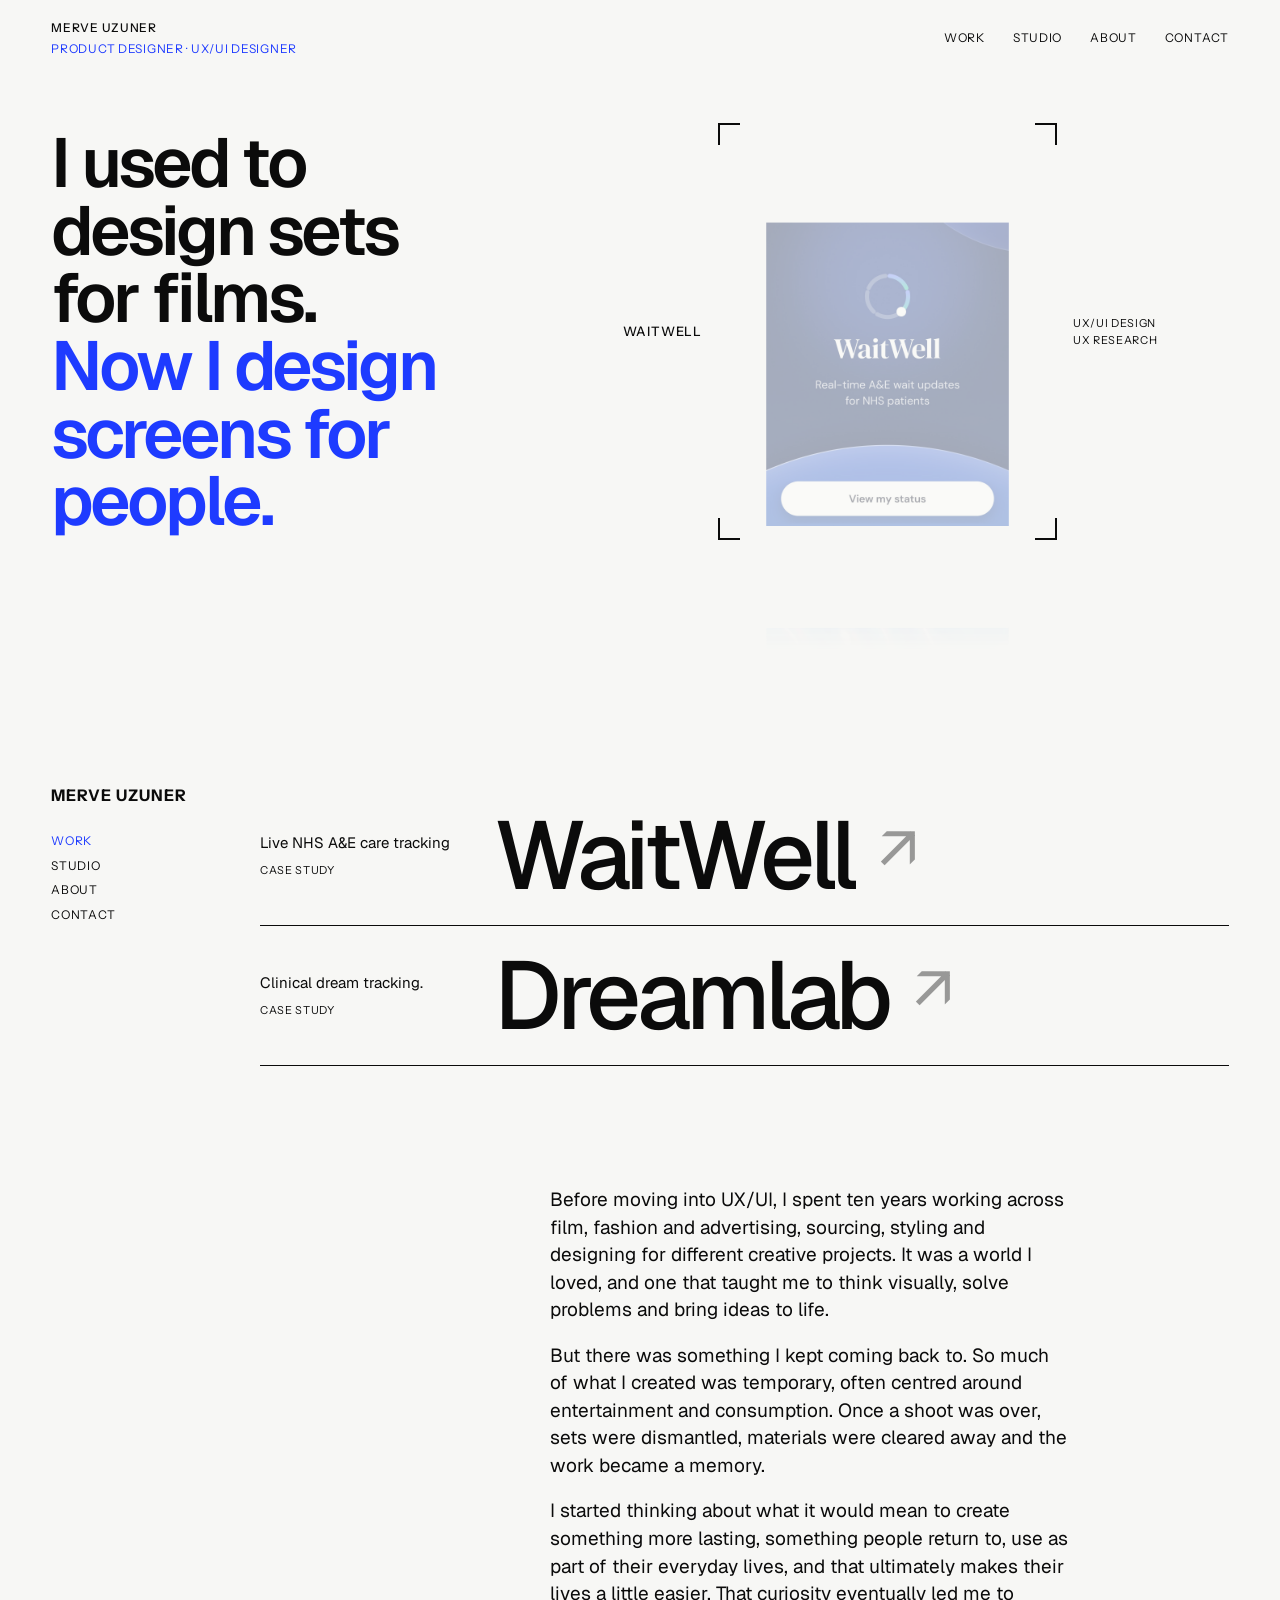
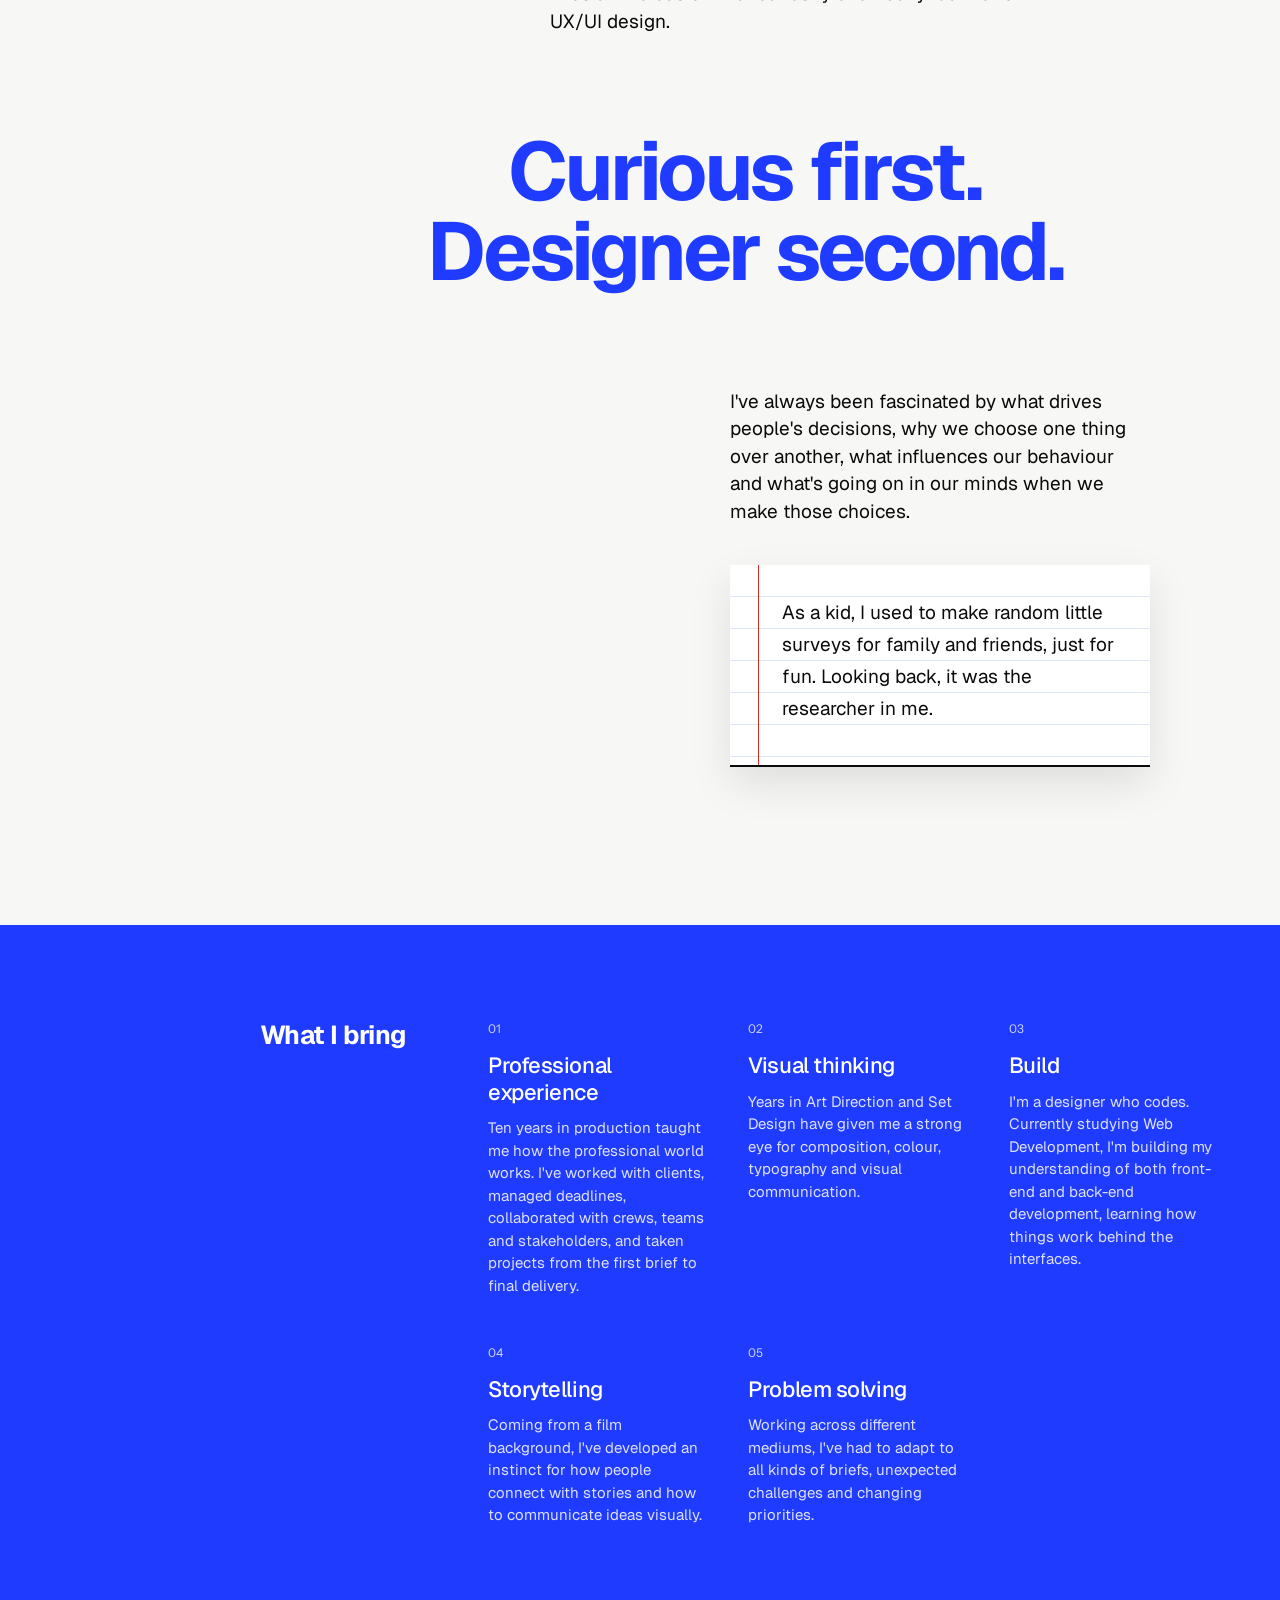
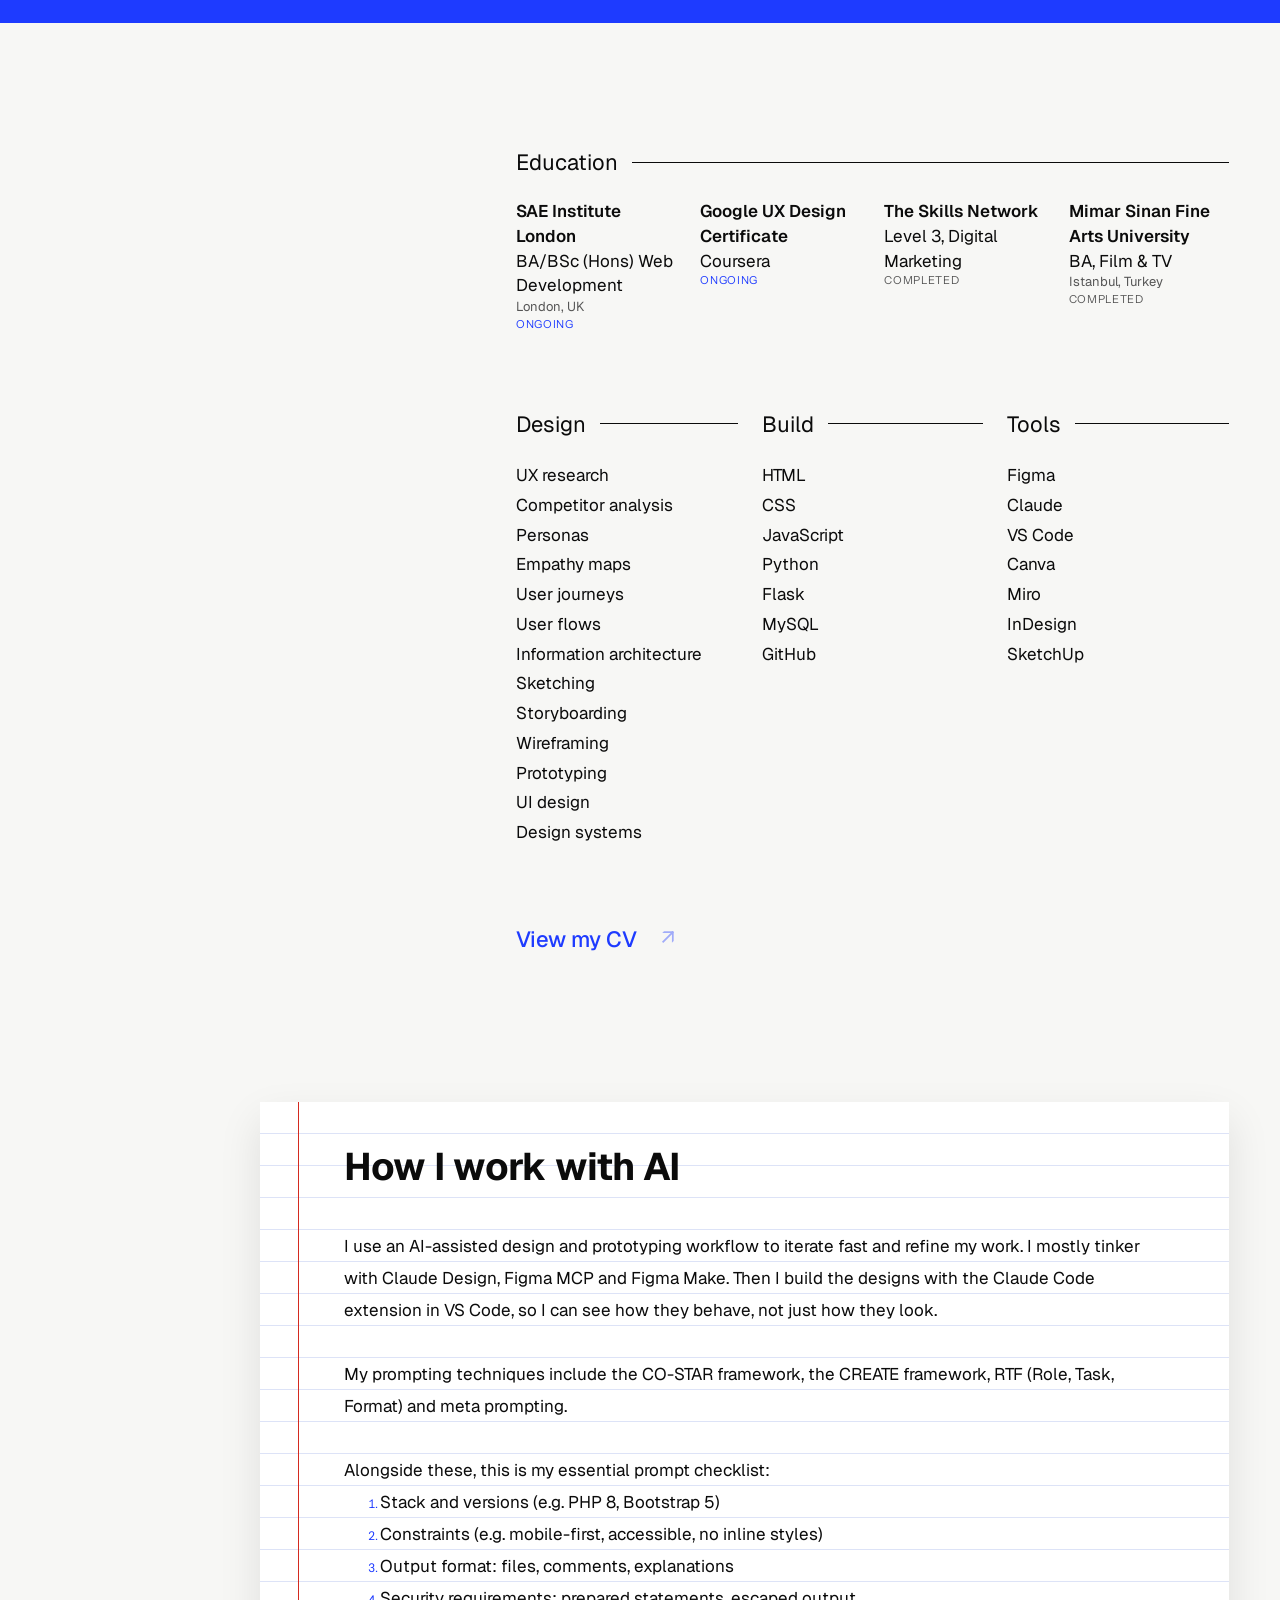
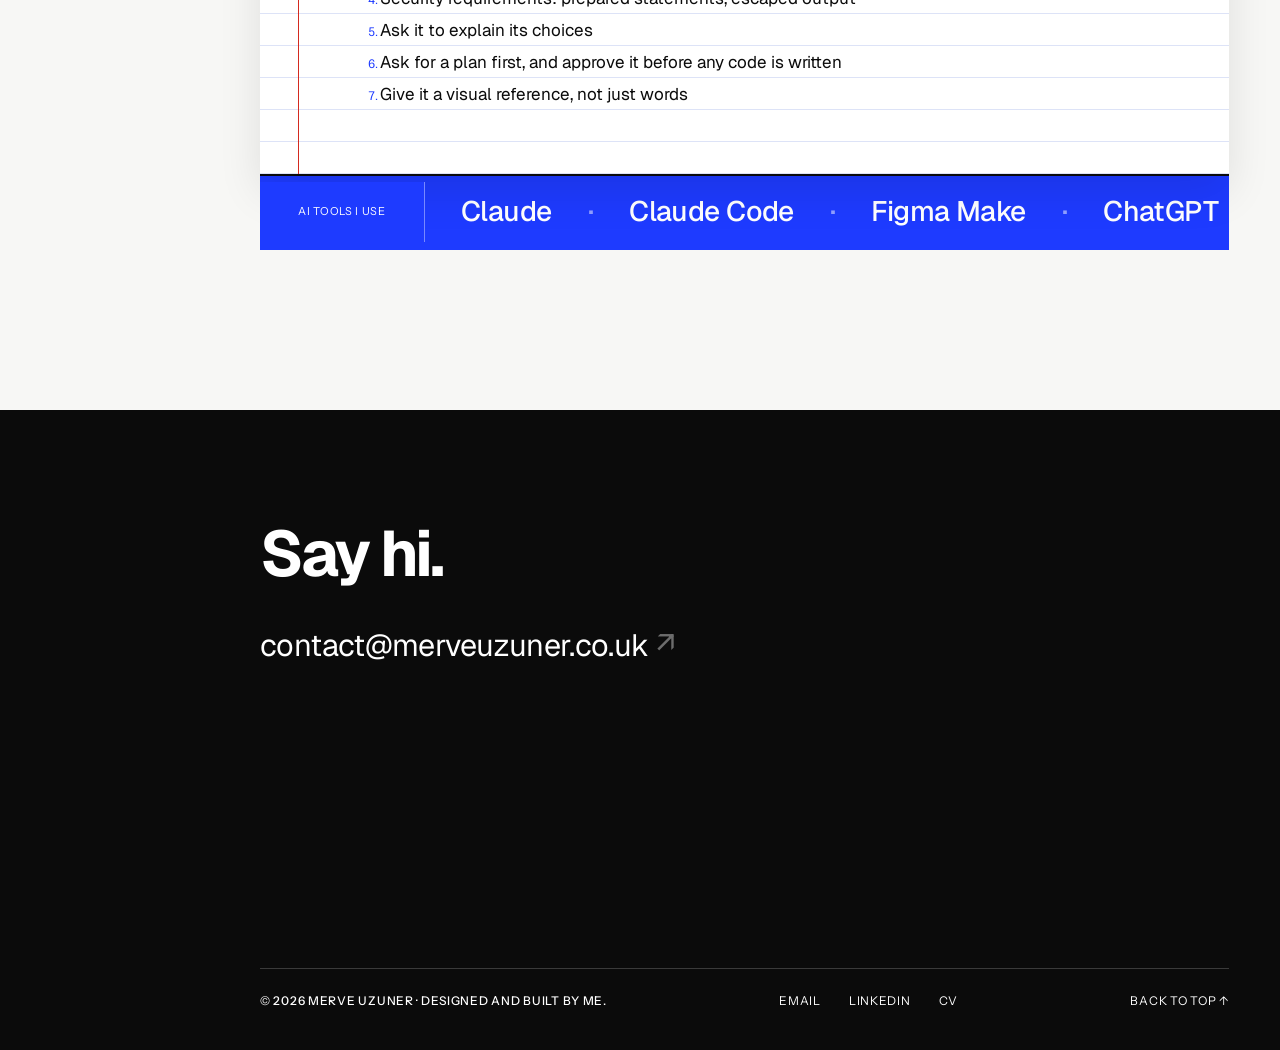
==== commit fbf51d1b: "Header: Product Designer · UX/UI Designer Replaces "Art Director" in the header role on all four pag" ====
--- a/index.html
+++ b/index.html
@@ -33,7 +33,7 @@
   <header class="site-header site-header--clear mono-label">
     <p class="brand">
       <a class="brand-name" href="index.html" aria-label="Merve Uzuner — home">Merve Uzuner</a>
-      <span class="brand-role">Art Director · UX/UI Designer</span>
+      <span class="brand-role">Product Designer · UX/UI Designer</span>
     </p>
     <nav class="header-nav" aria-label="Main">
       <a href="index.html#work">Work</a>
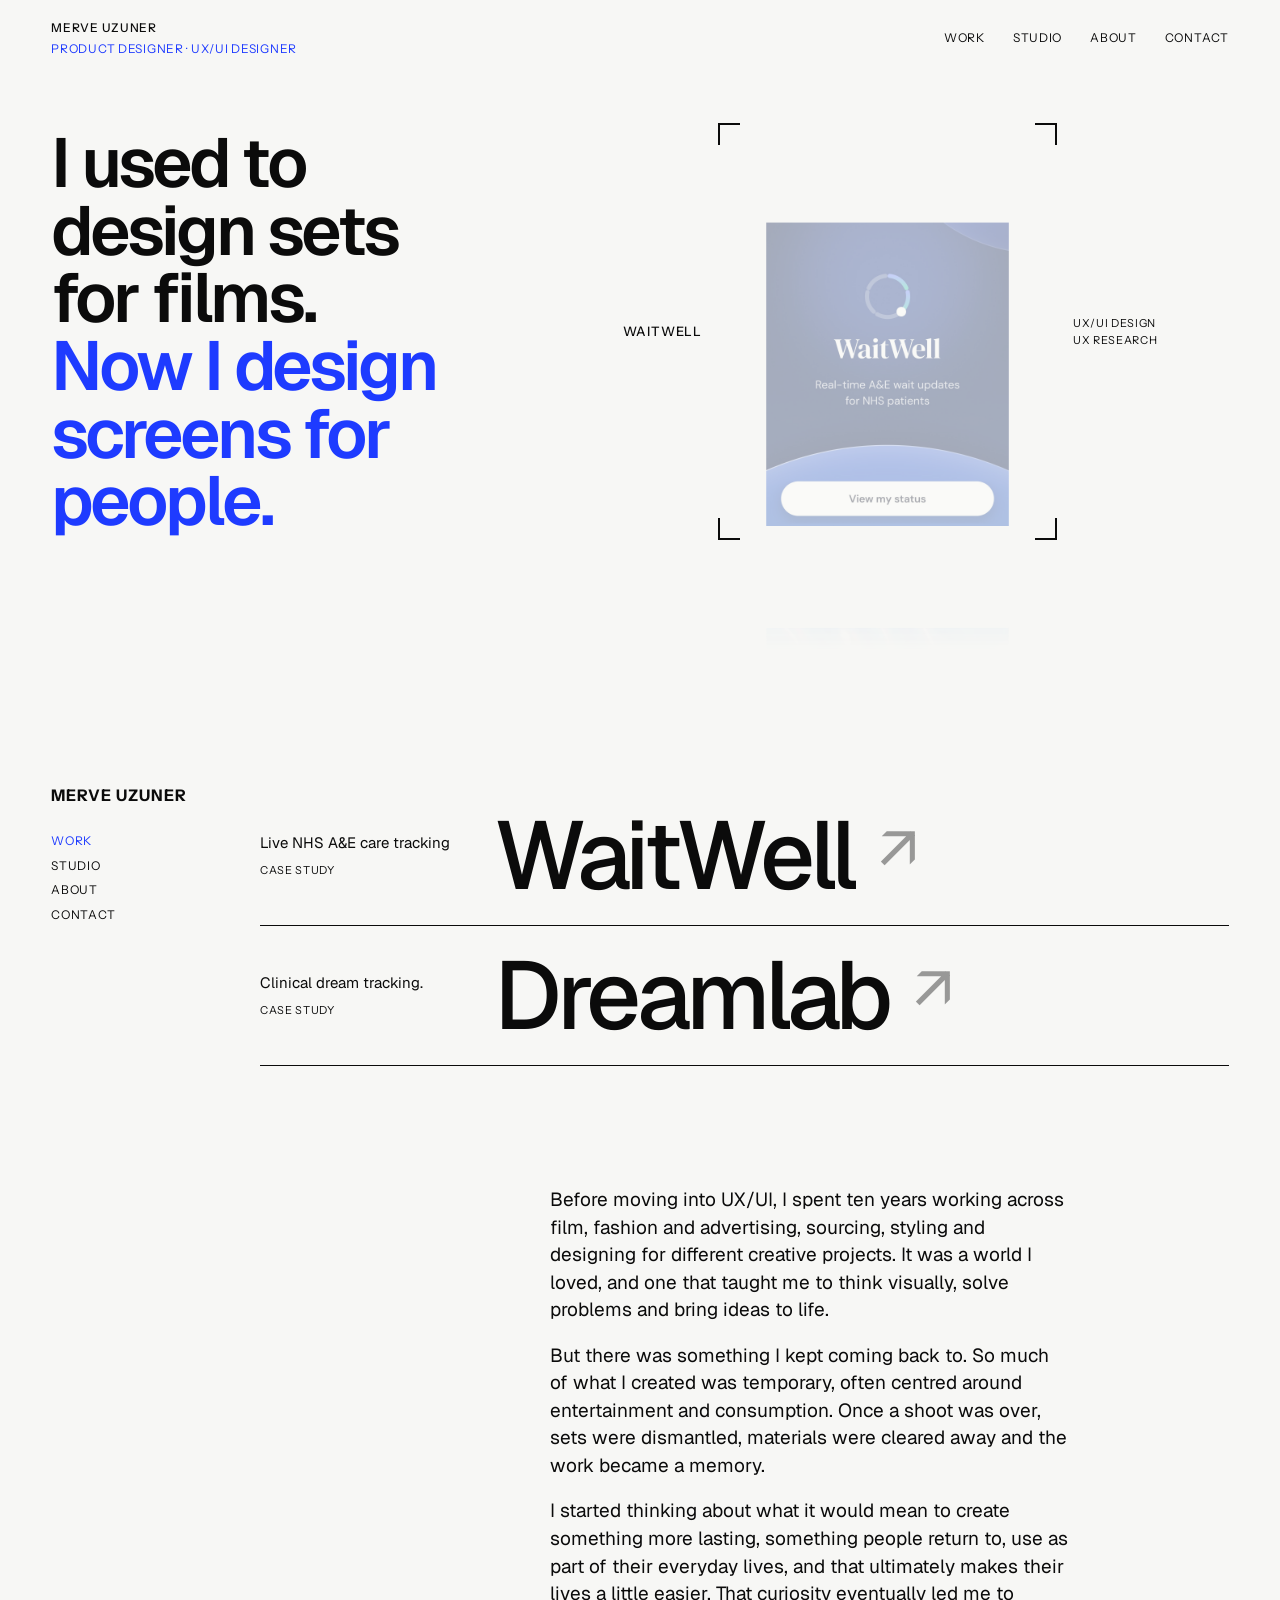
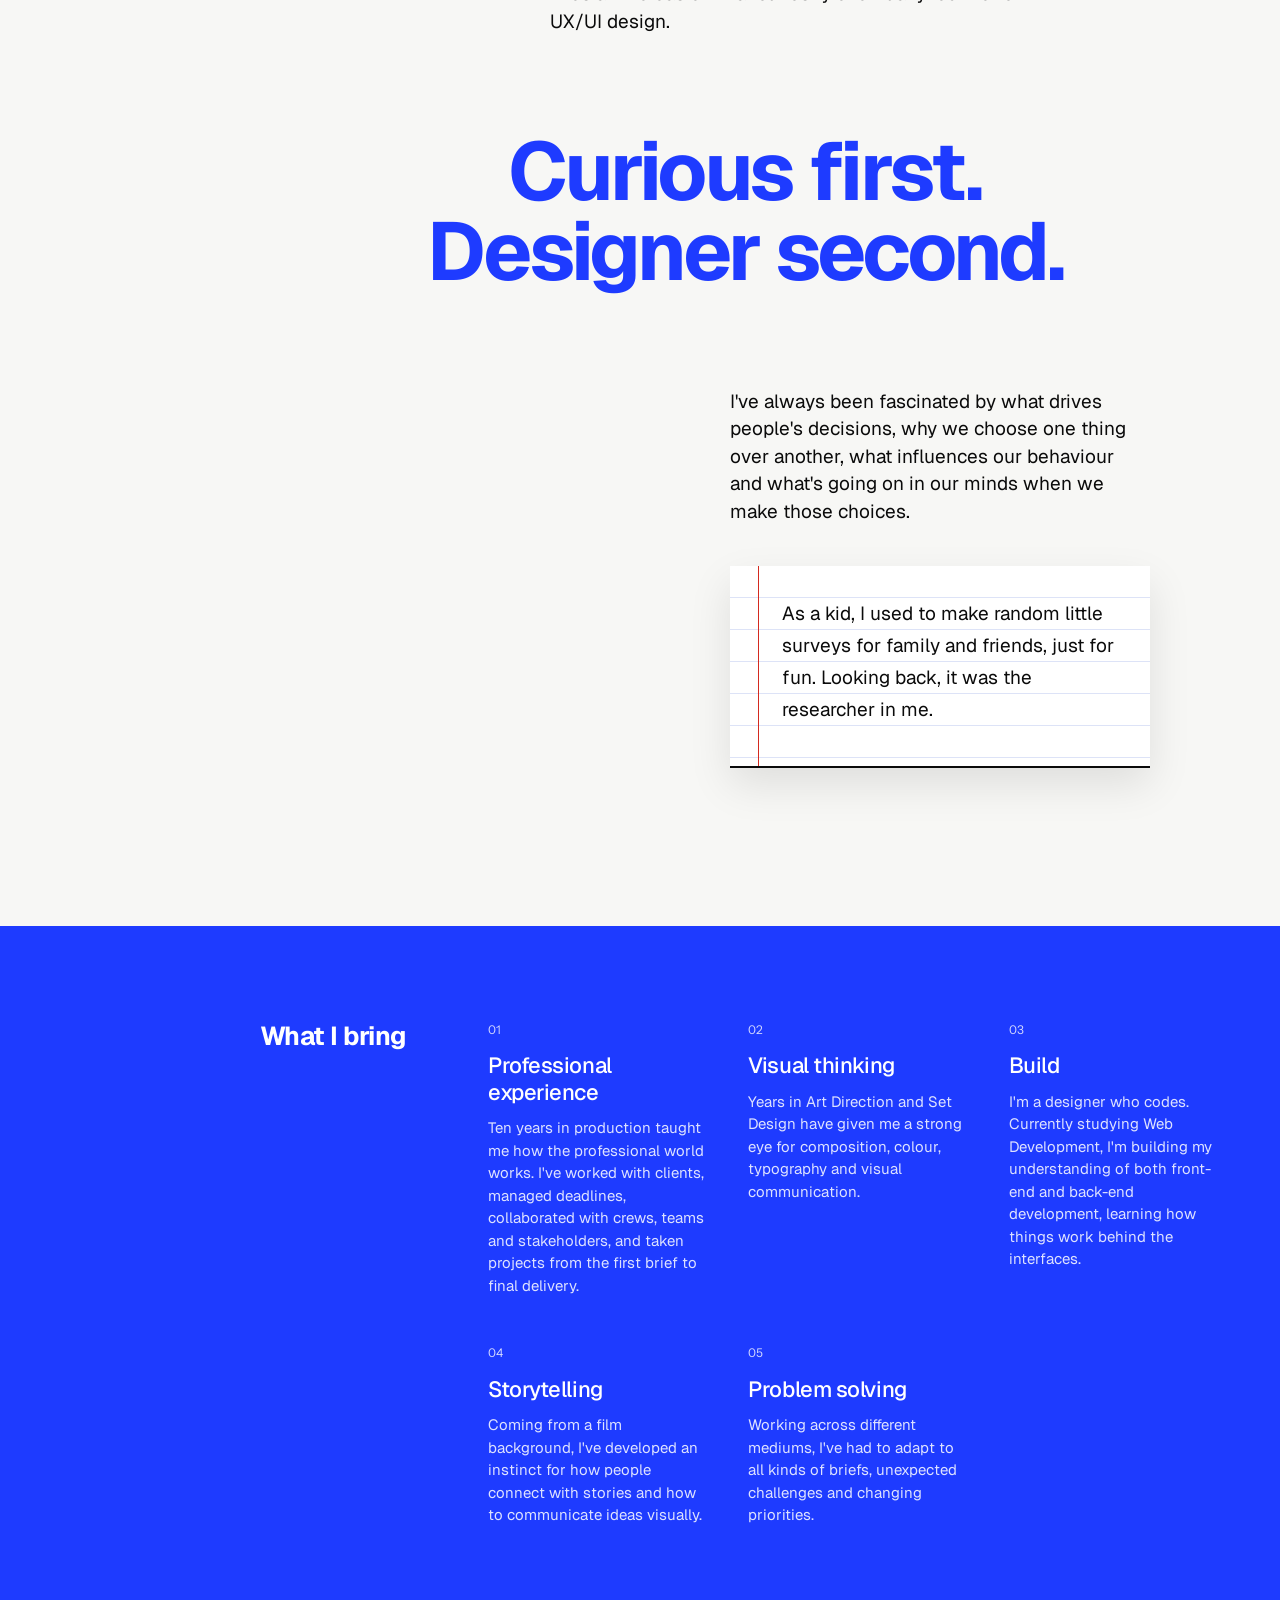
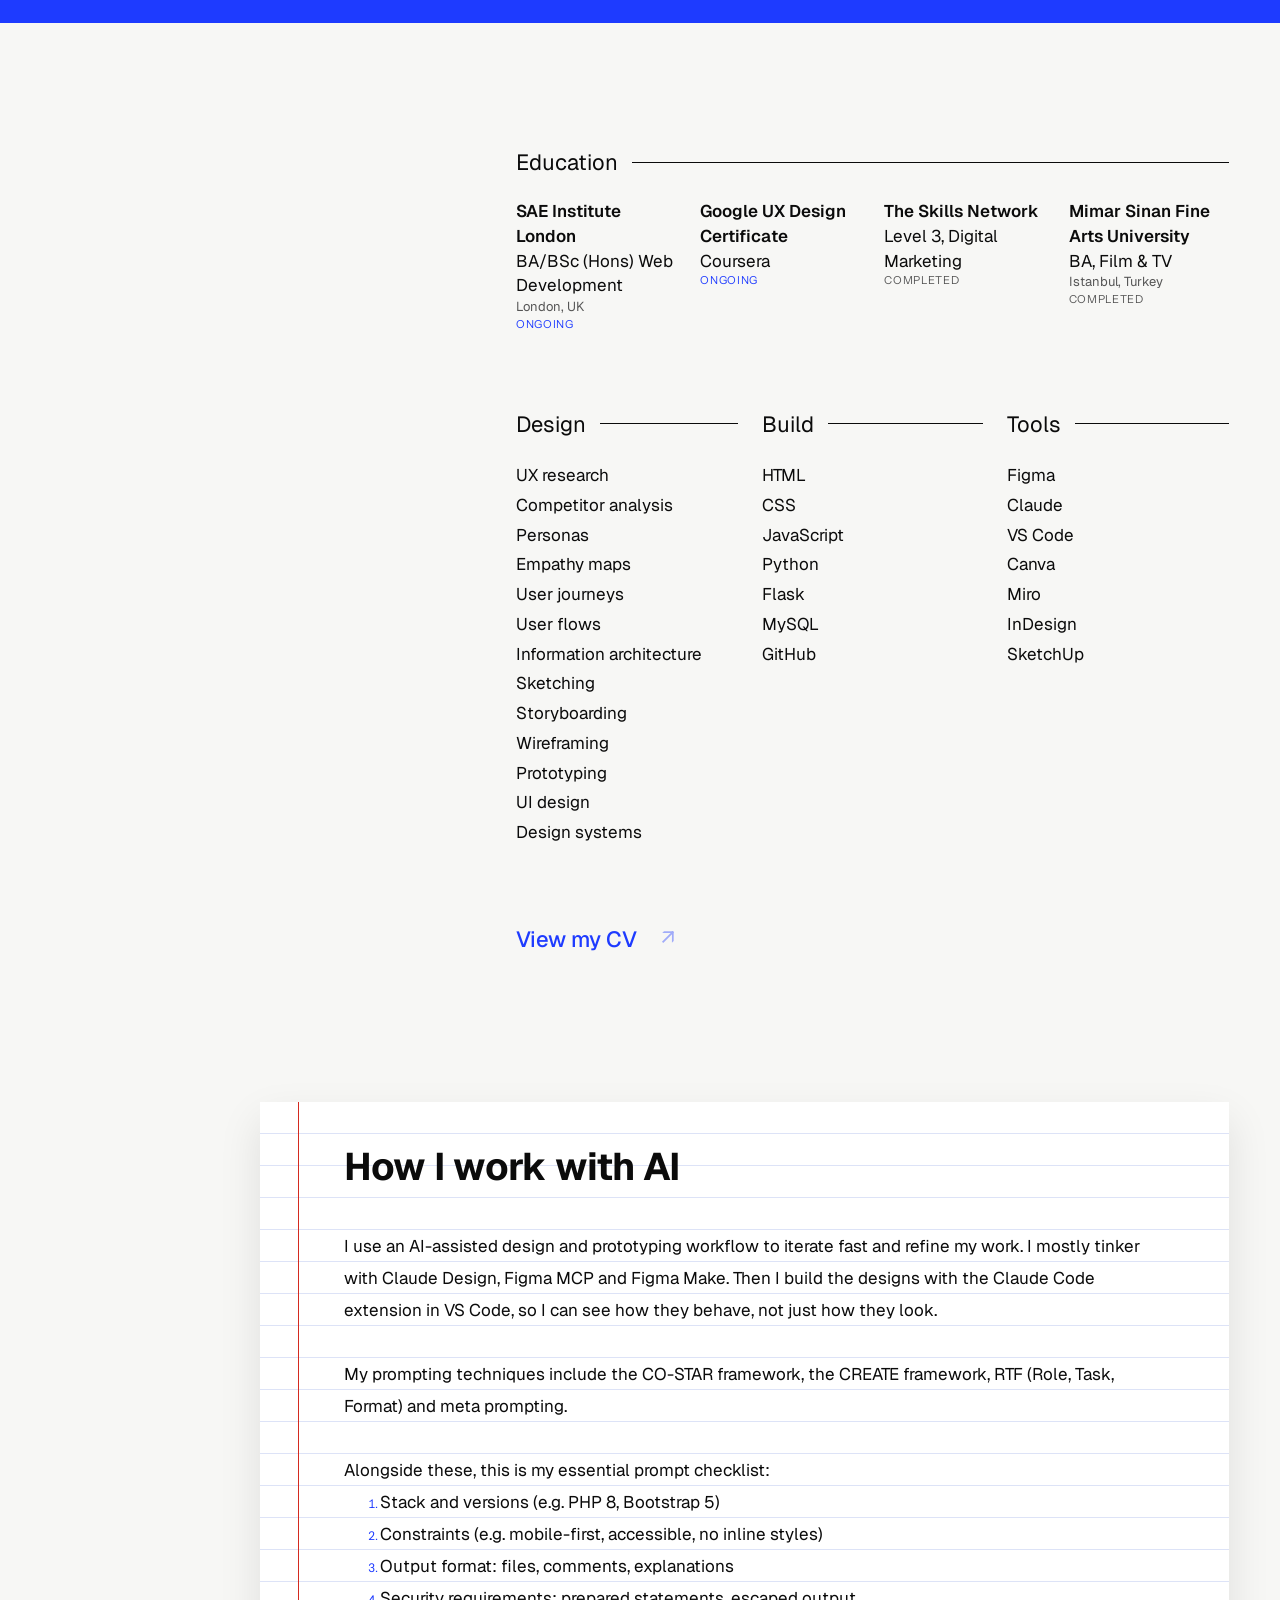
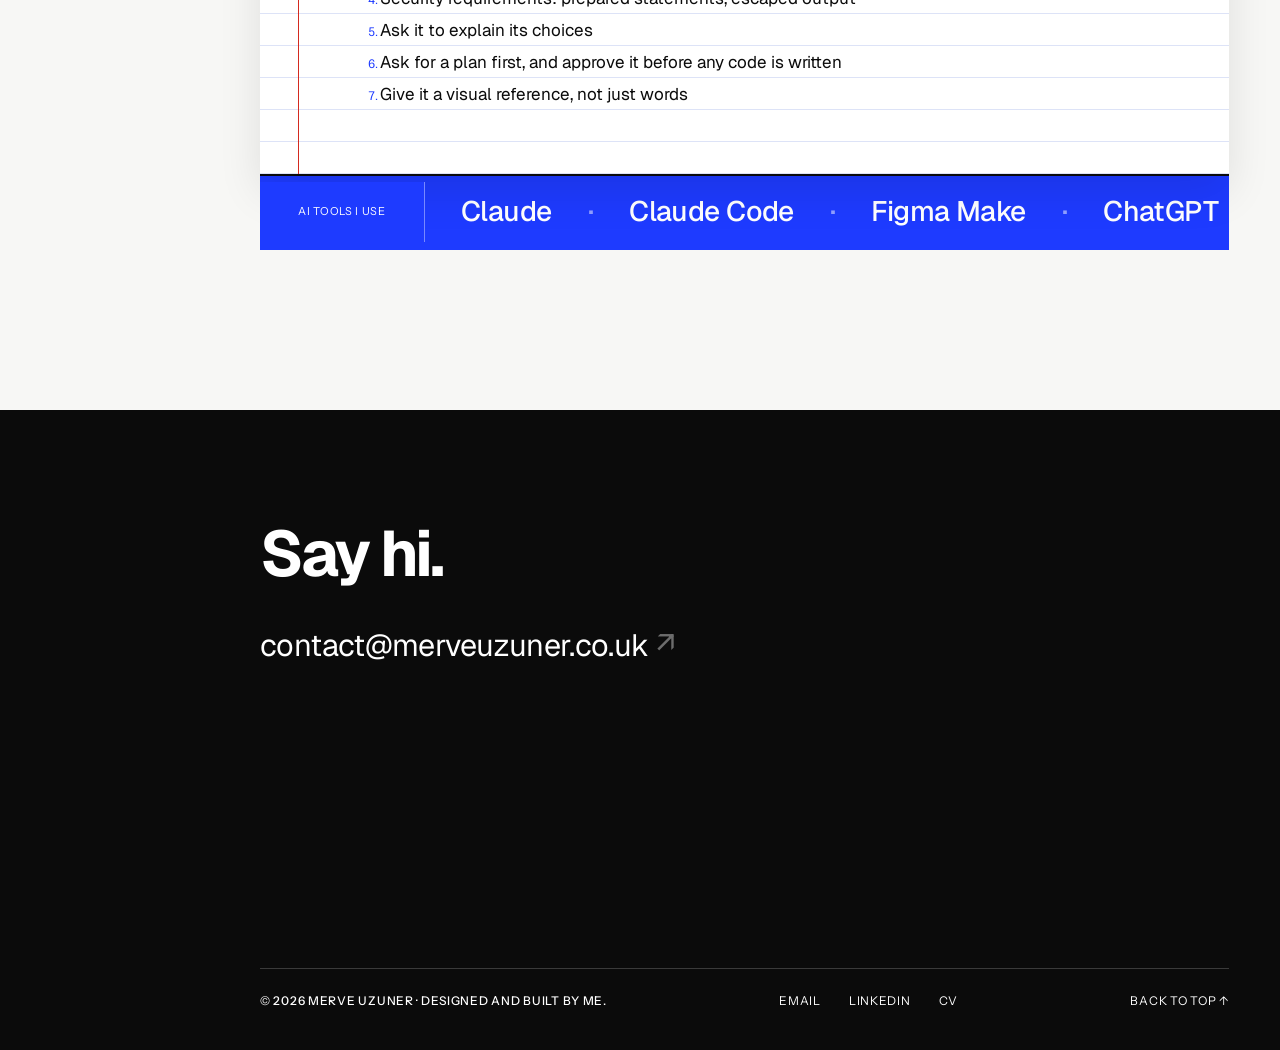
==== commit 0ef293ce: "Homepage title and og:title: Product Designer and UX/UI Designer Co-Authored-By: Claude Opus 5.5 <no" ====
--- a/index.html
+++ b/index.html
@@ -3,12 +3,12 @@
 <head>
   <meta charset="utf-8">
   <meta name="viewport" content="width=device-width, initial-scale=1">
-  <title>Merve Uzuner, Art Director and UX/UI Designer</title>
+  <title>Merve Uzuner, Product Designer and UX/UI Designer</title>
   <meta name="description" content="Portfolio of Merve Uzuner, a UX/UI designer who codes, with ten years of art direction and set design for film, fashion and advertising.">
 
   <!-- Open Graph (link previews) -->
   <meta property="og:type" content="website">
-  <meta property="og:title" content="Merve Uzuner, Art Director and UX/UI Designer">
+  <meta property="og:title" content="Merve Uzuner, Product Designer and UX/UI Designer">
   <meta property="og:description" content="Portfolio of Merve Uzuner, a UX/UI designer who codes, with ten years of art direction and set design for film, fashion and advertising.">
   <meta property="og:url" content="https://merveuzuner.co.uk/">
   <meta property="og:image" content="https://merveuzuner.co.uk/assets/img/og-image.png">
